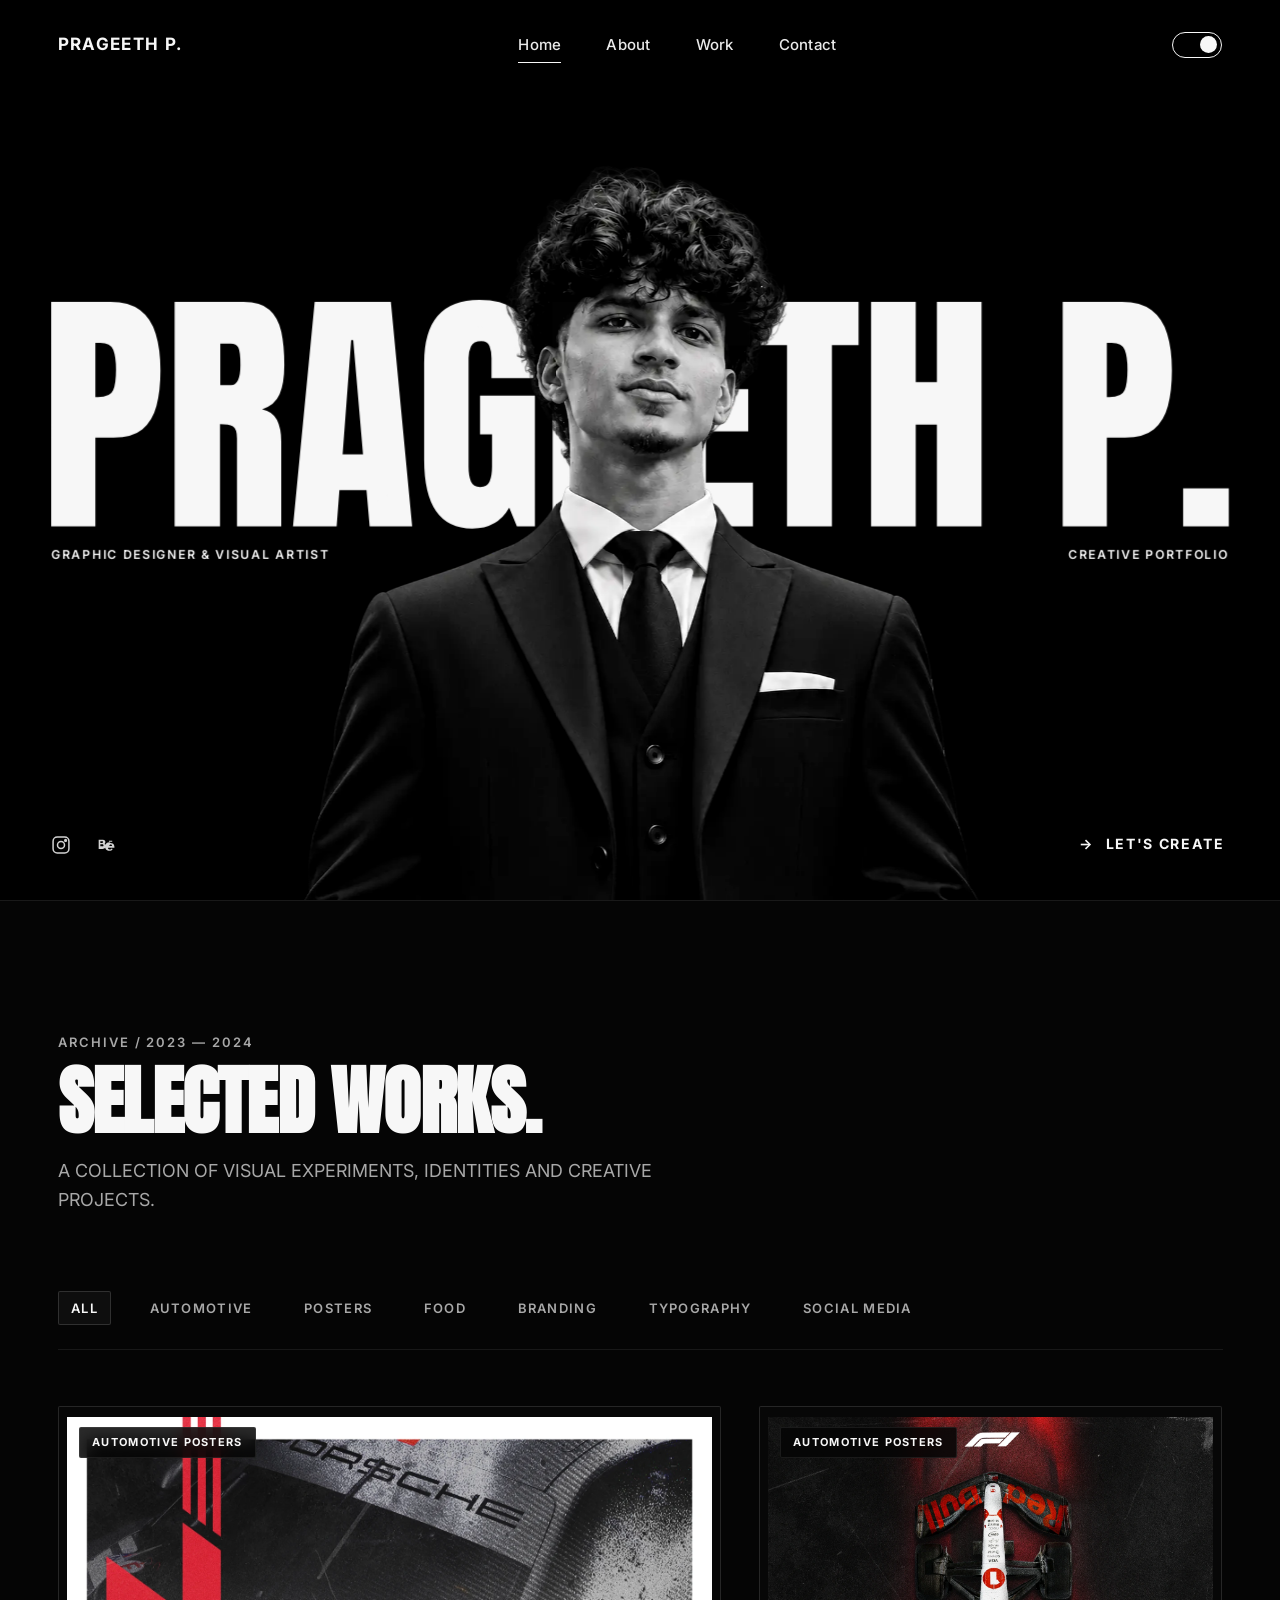
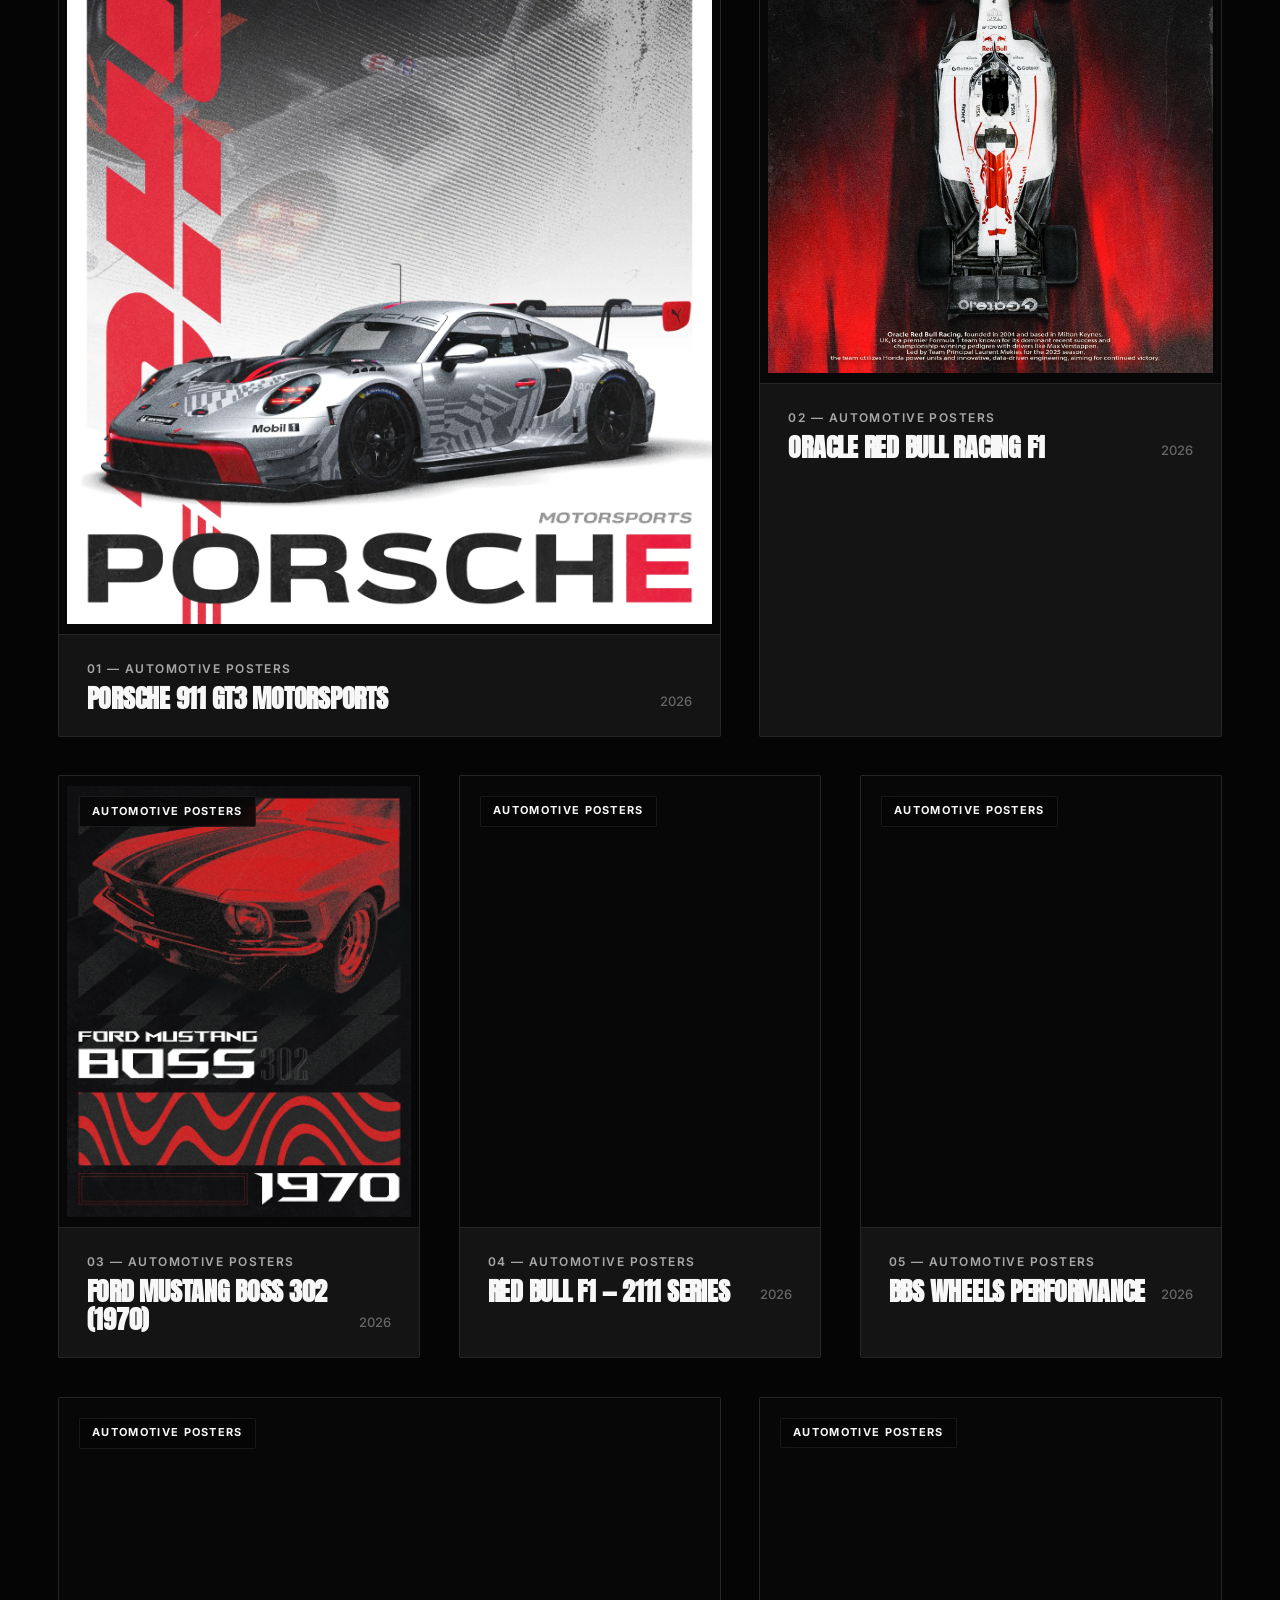
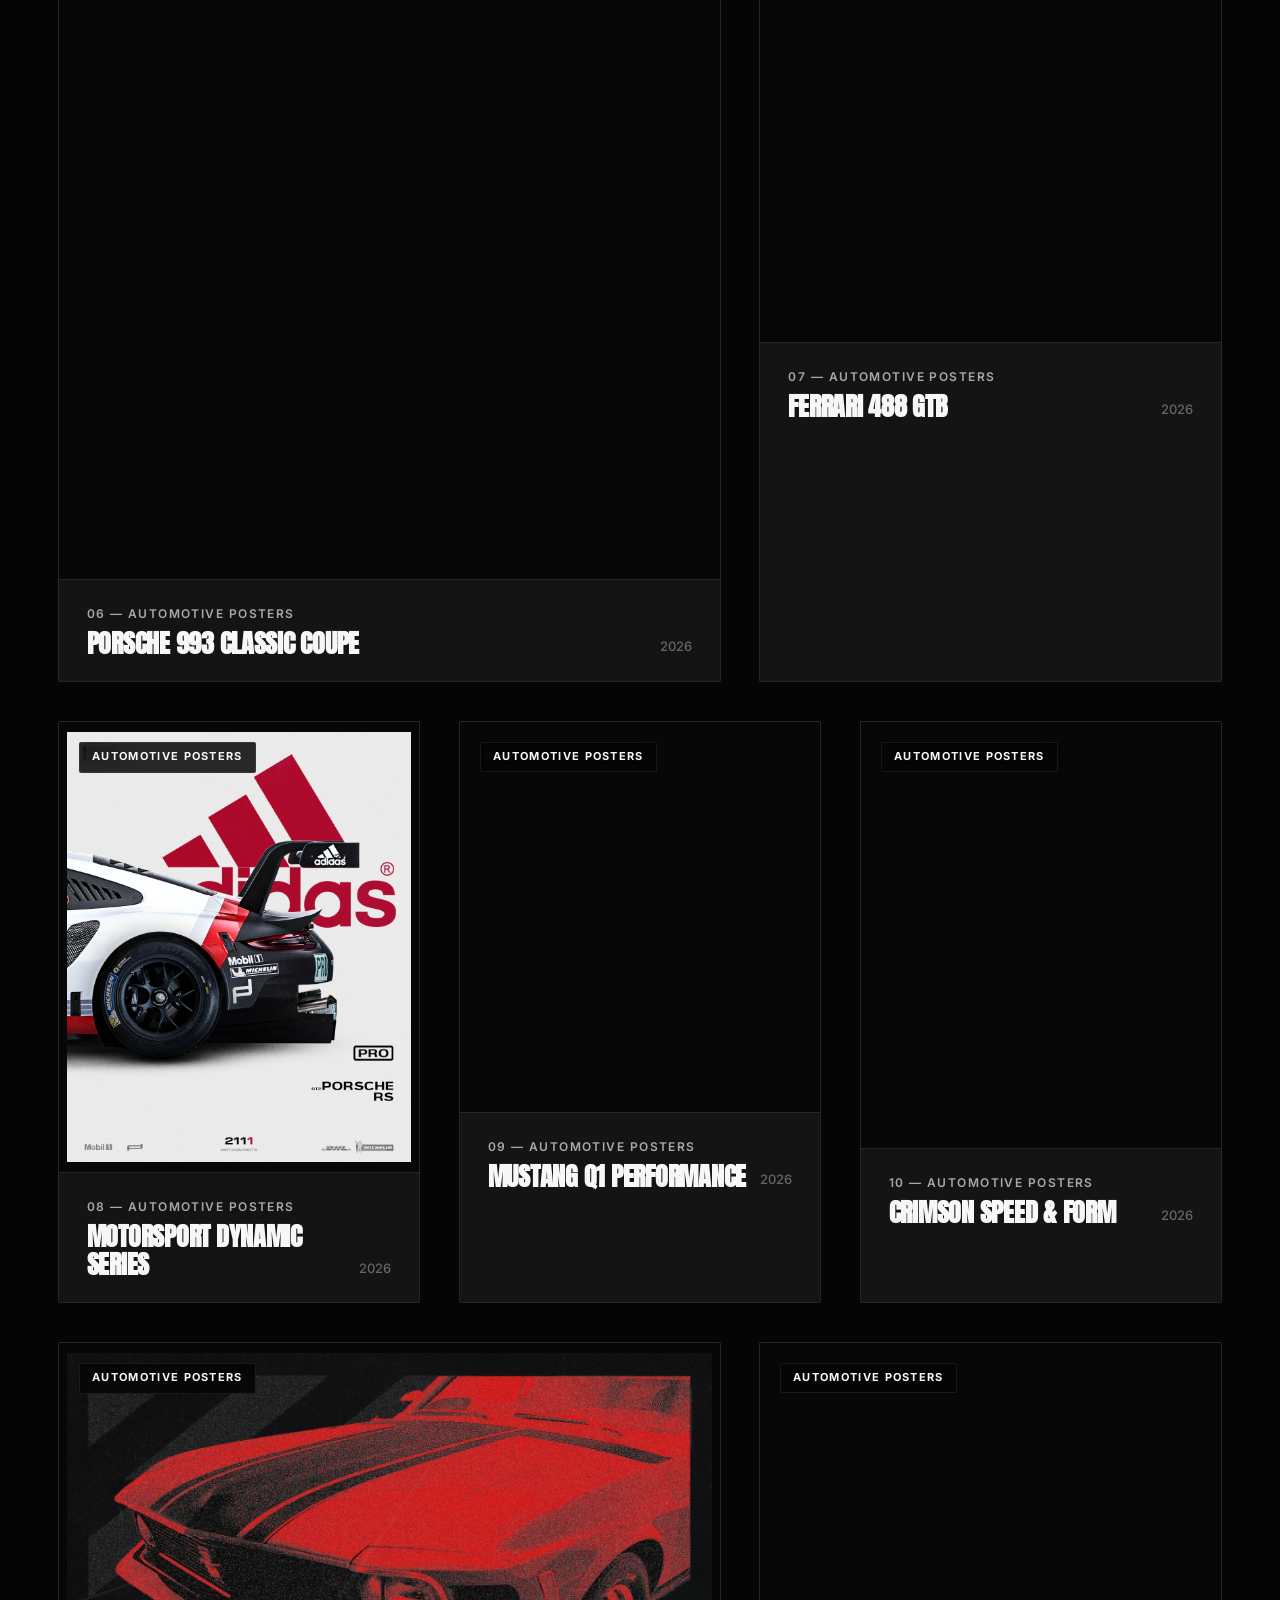
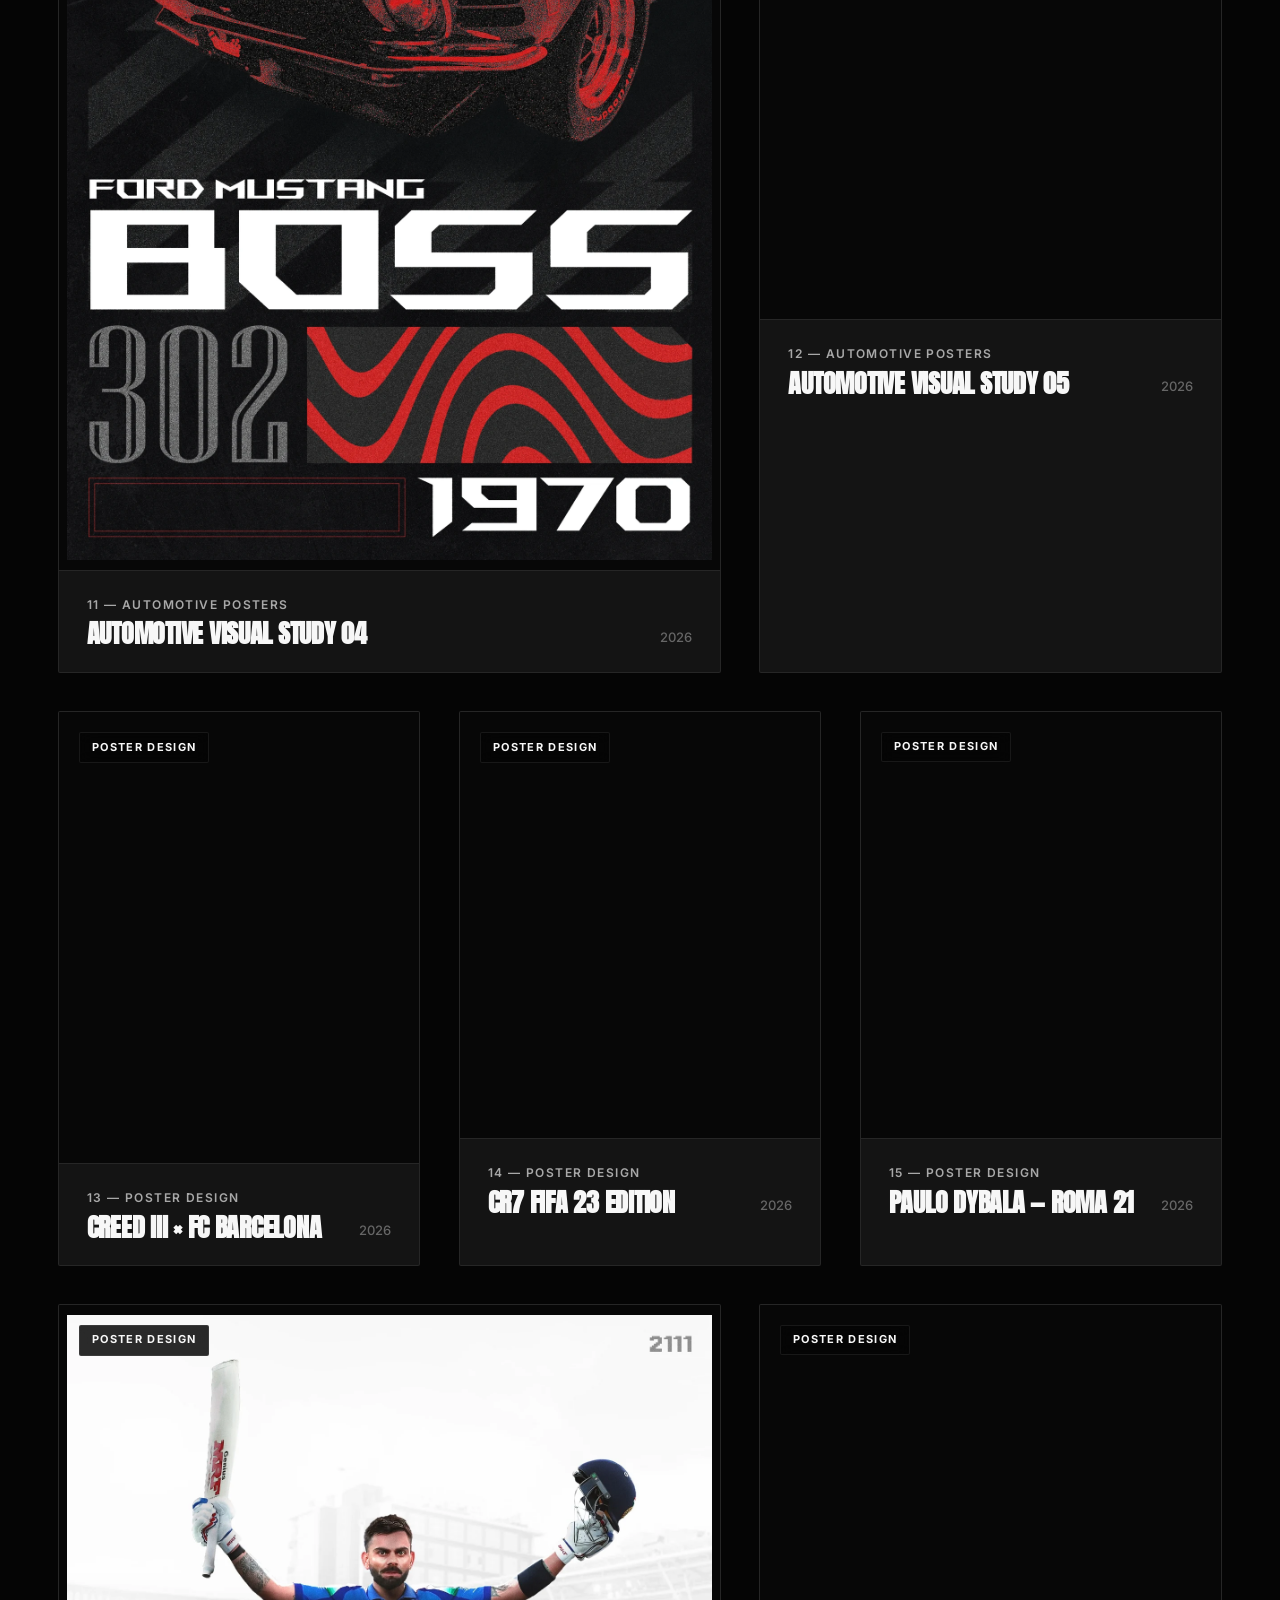
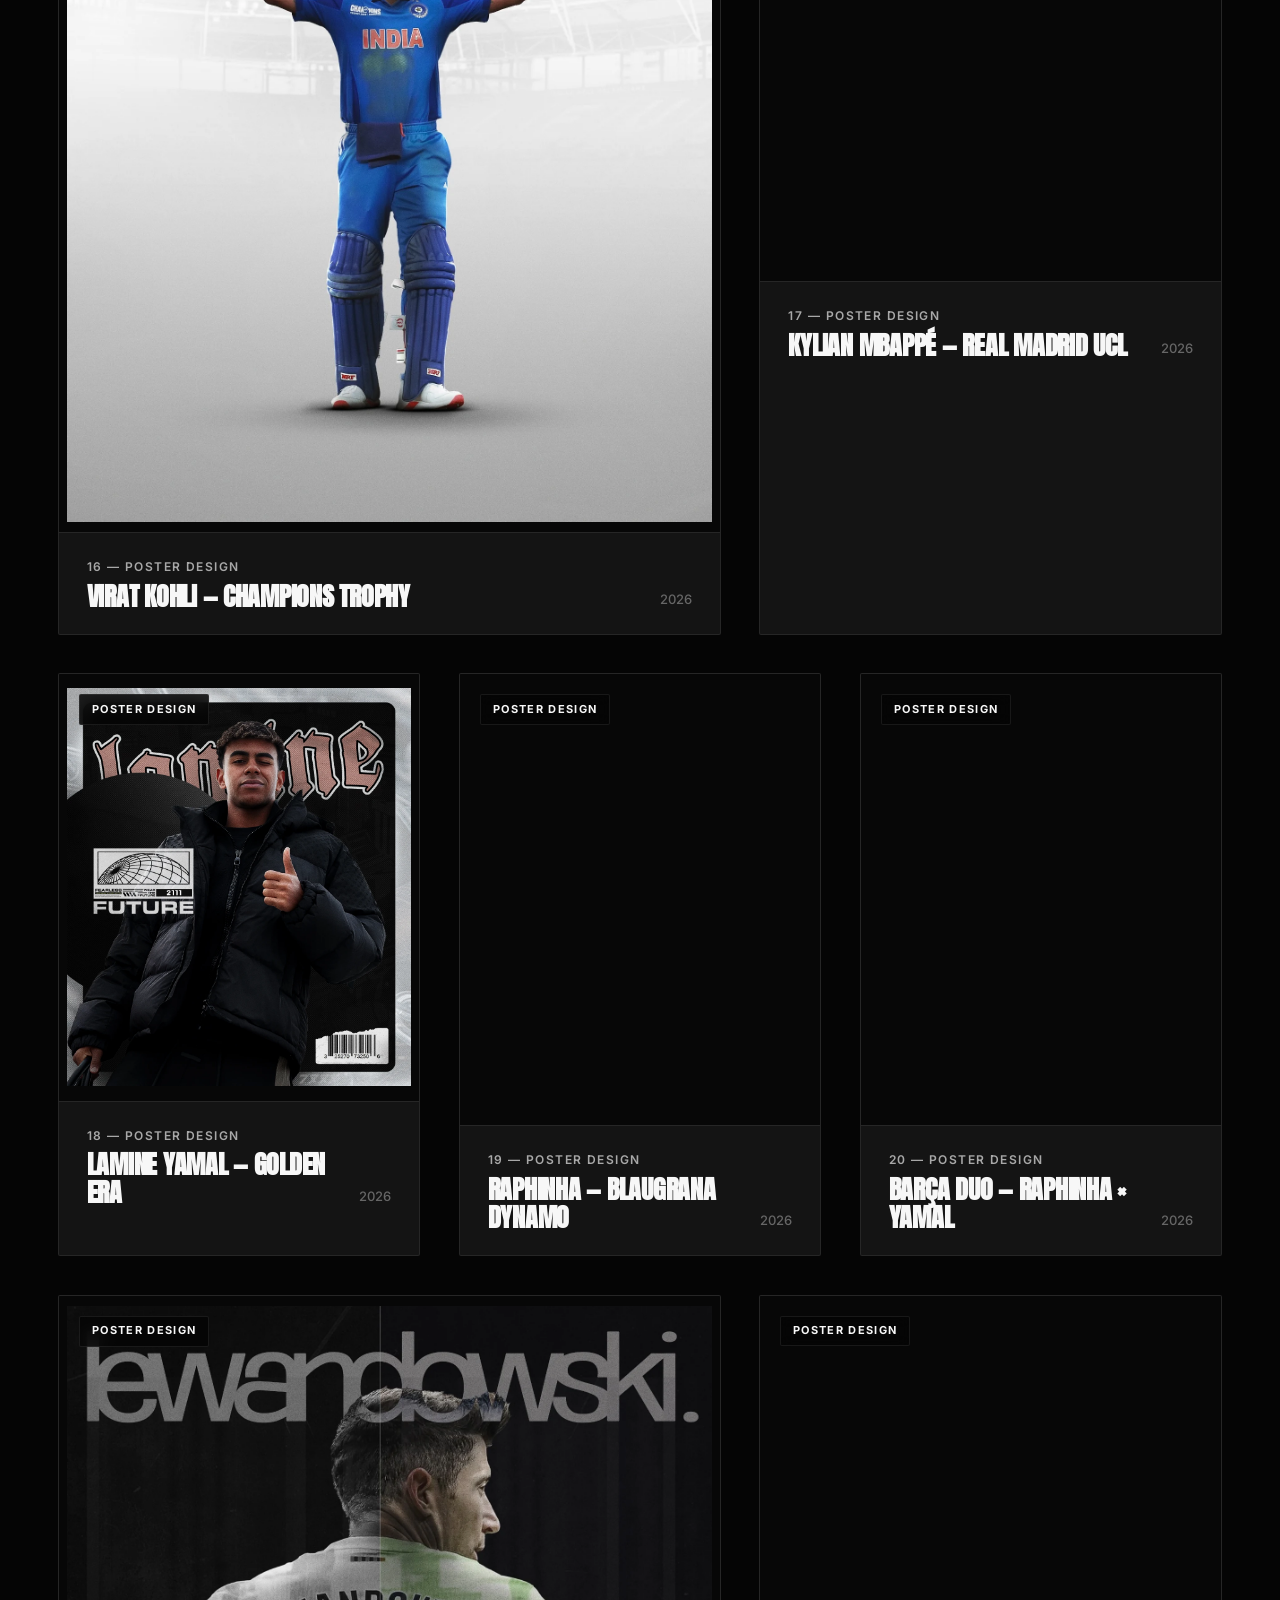
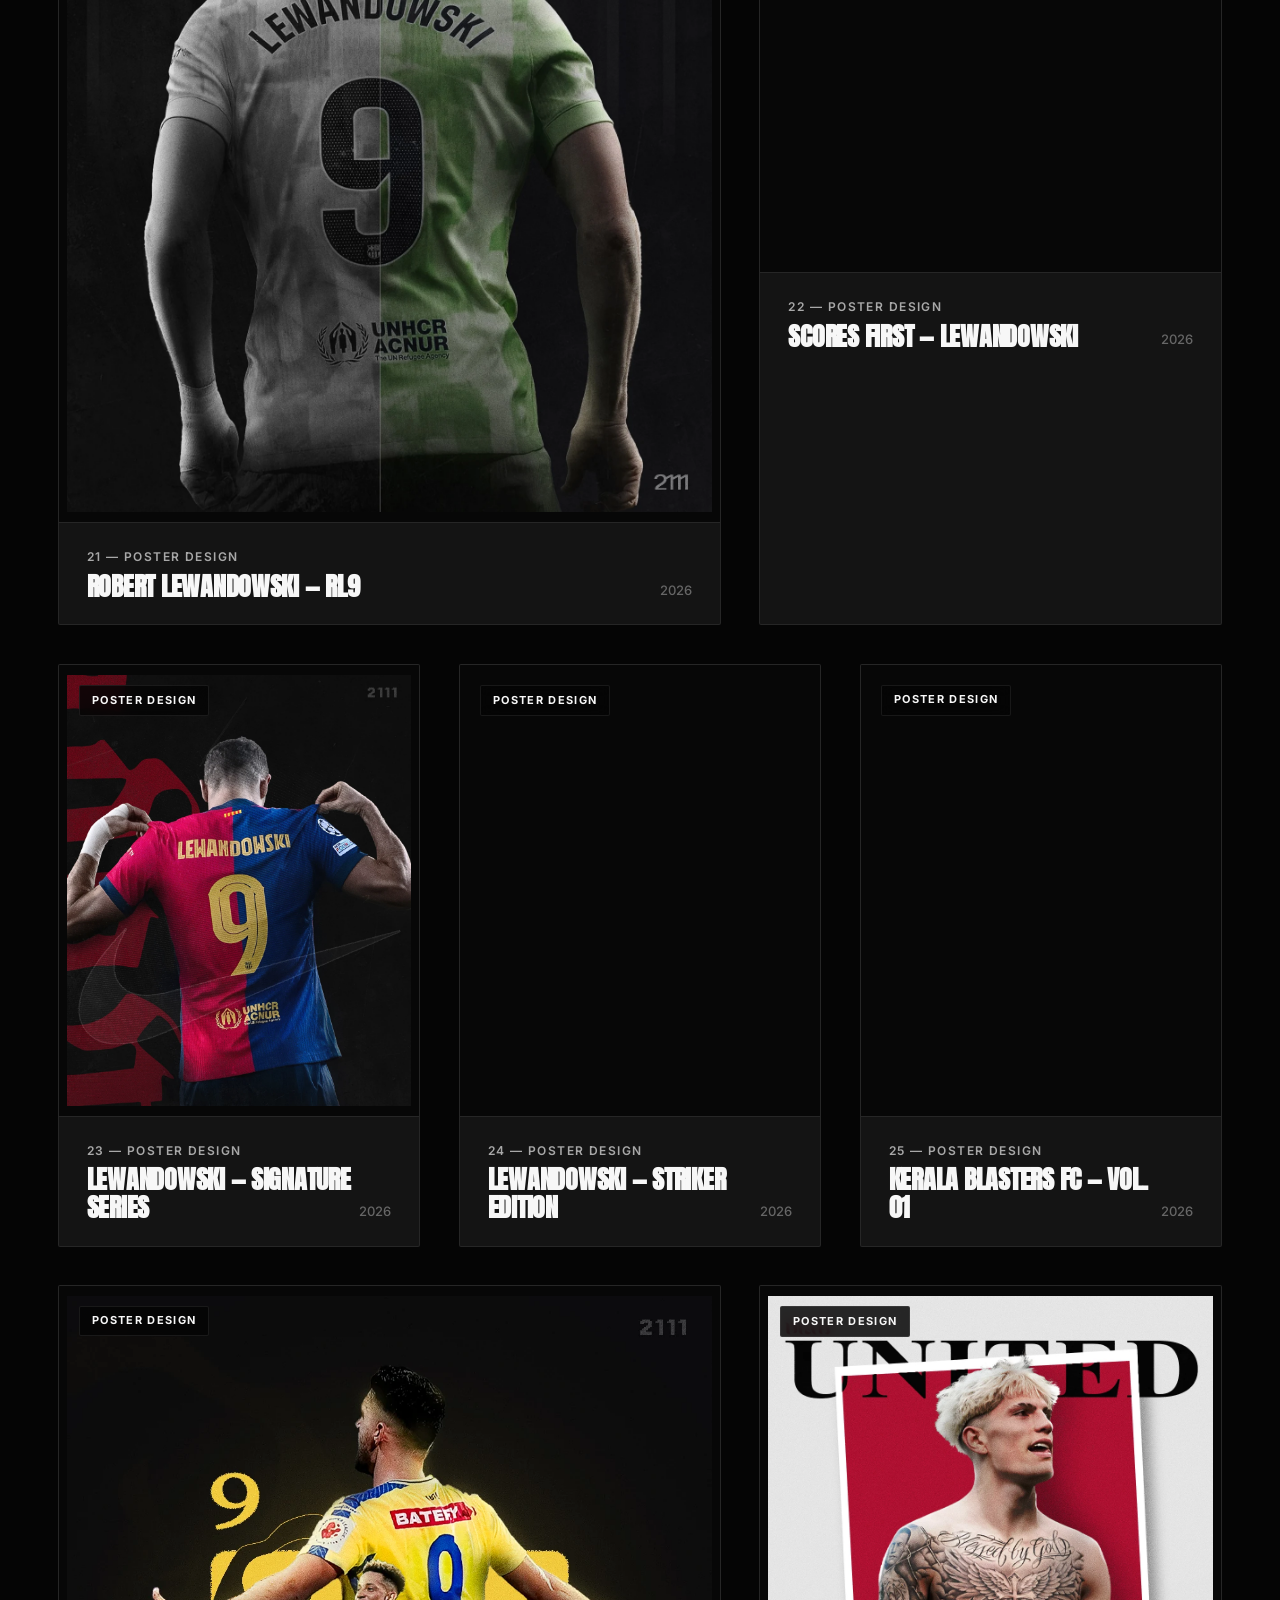
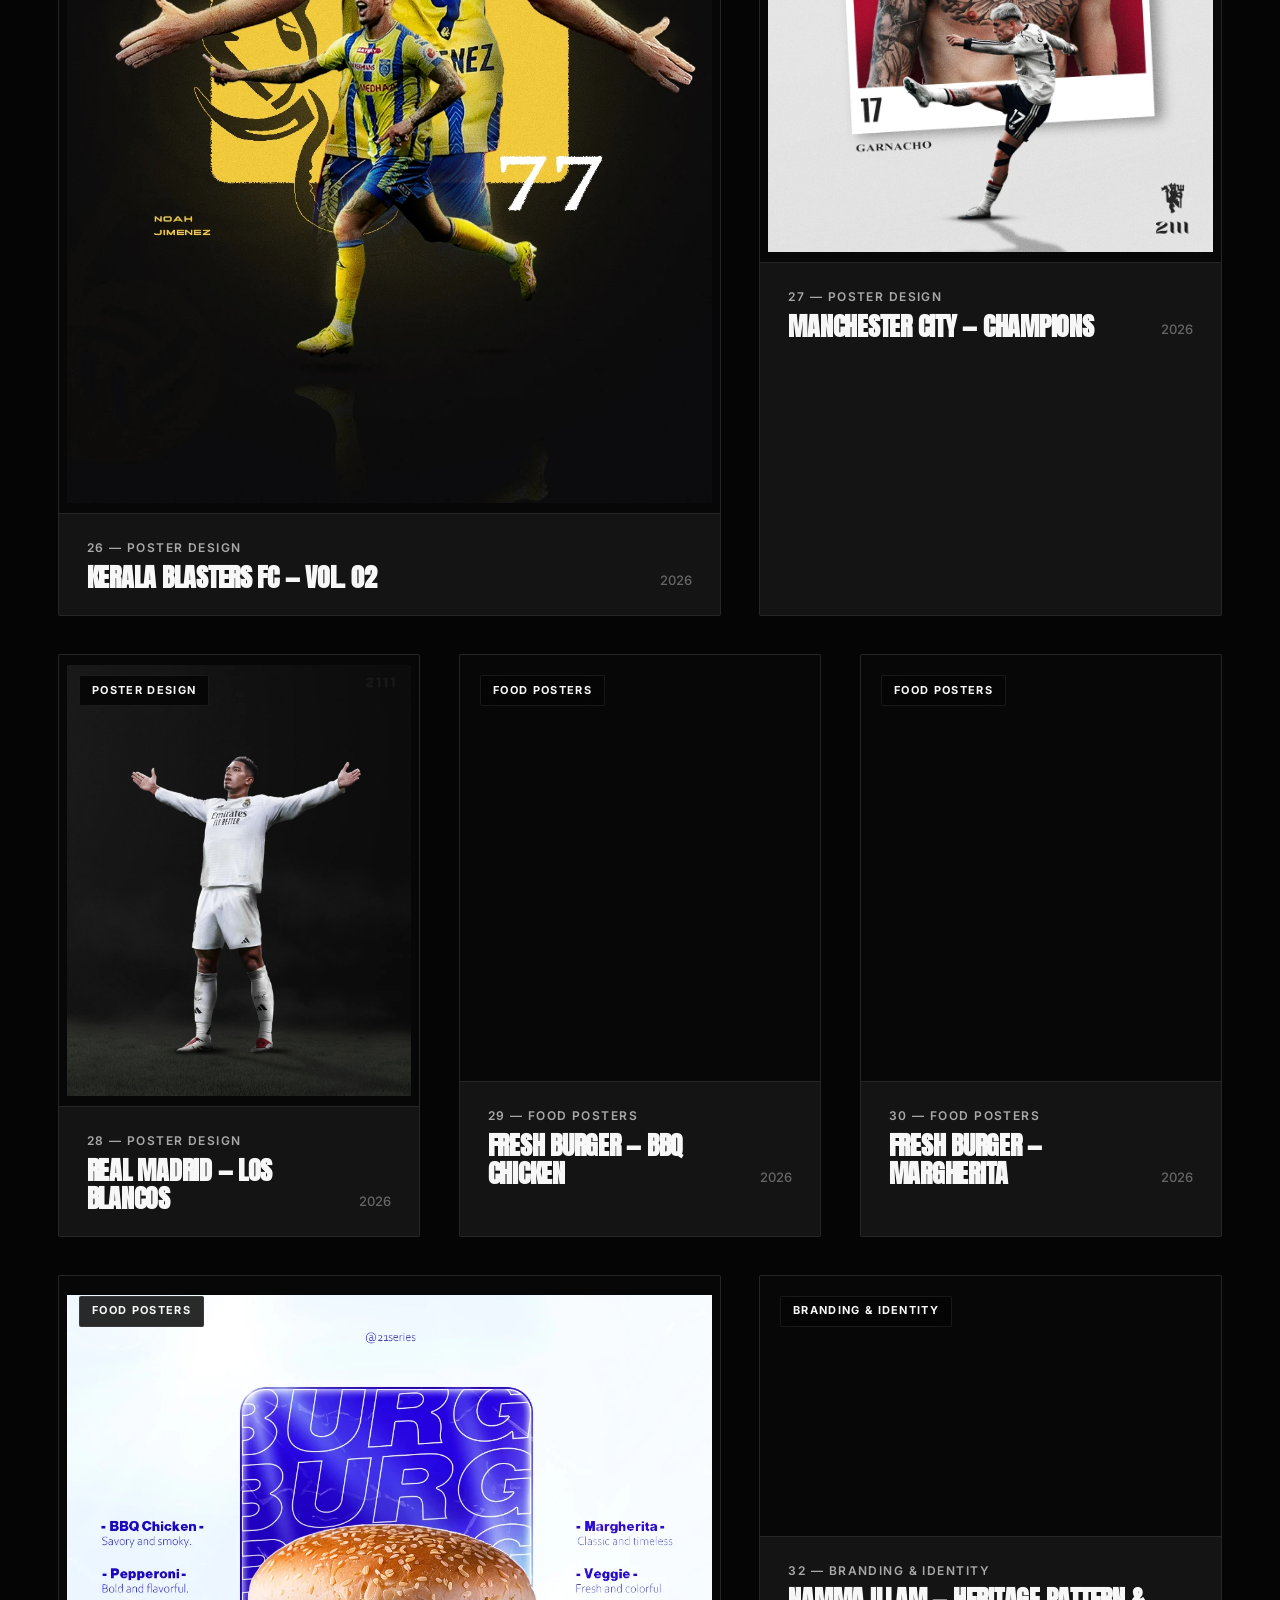
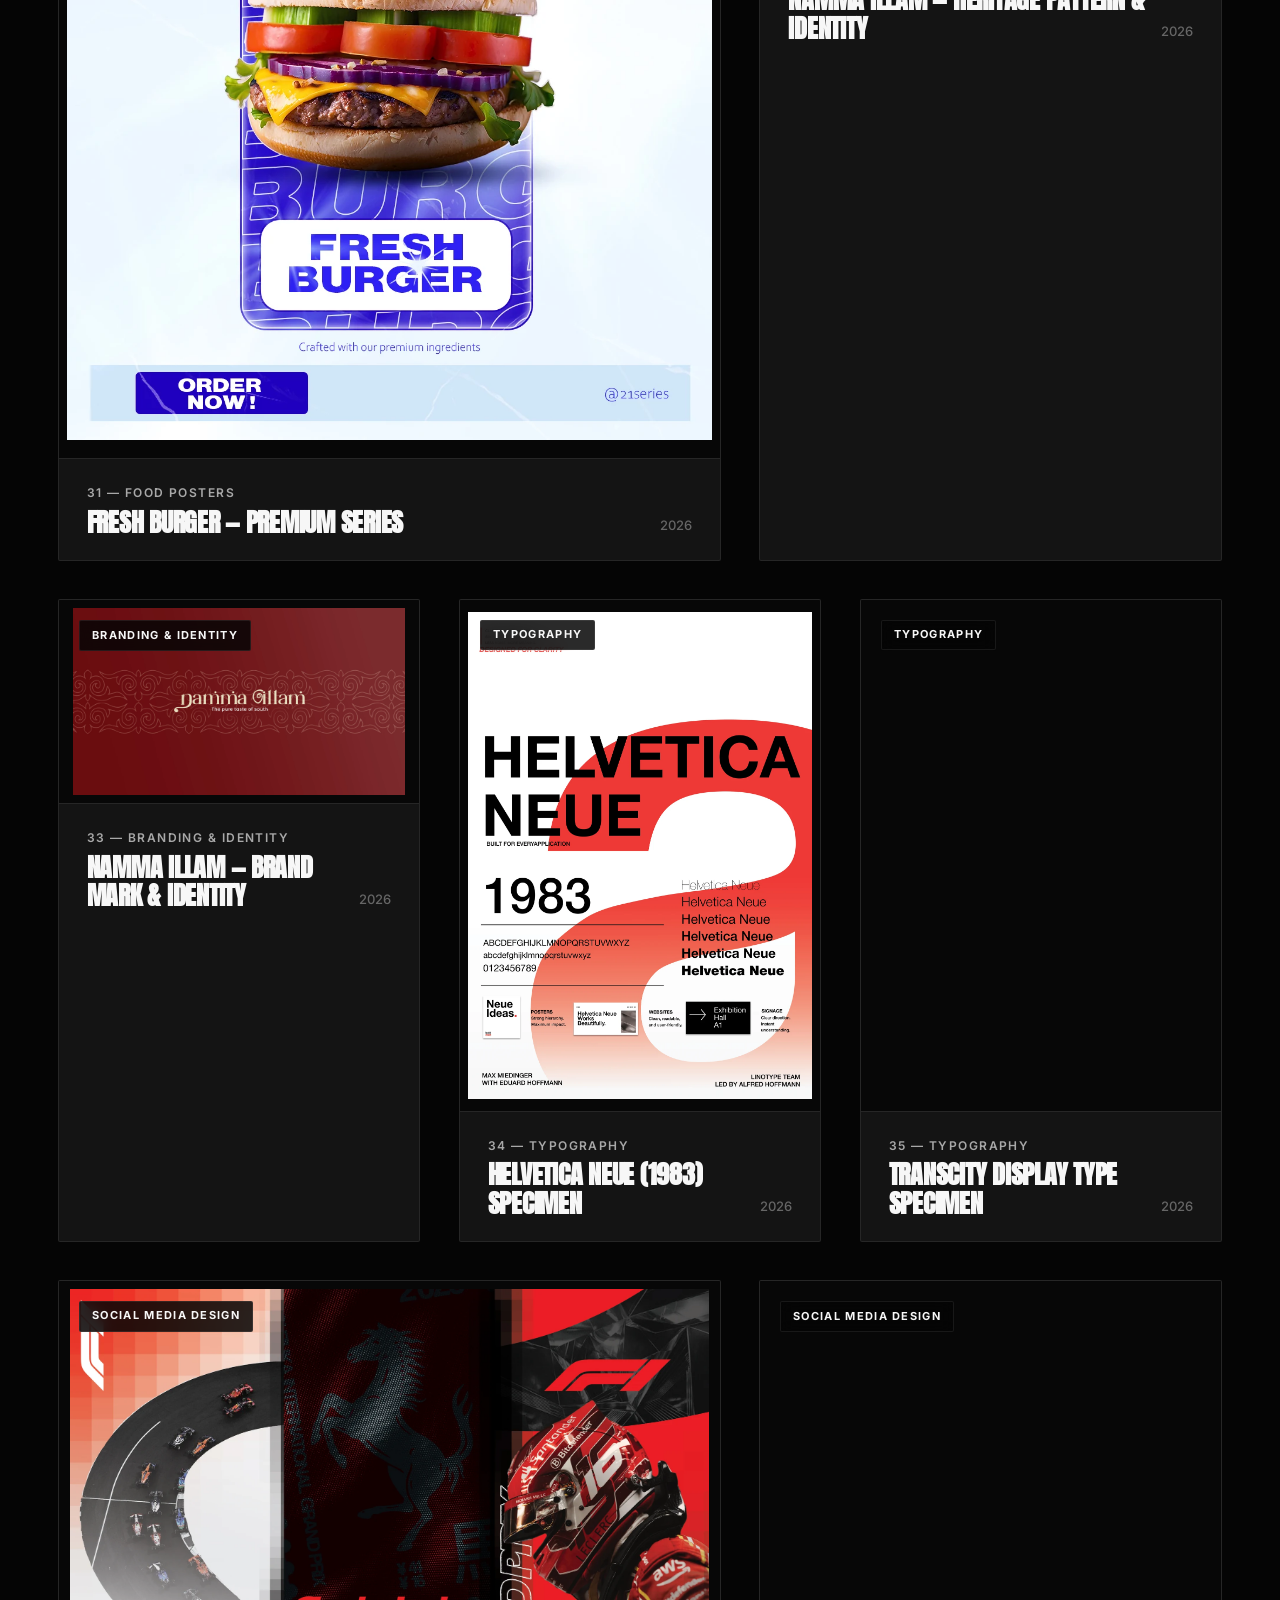
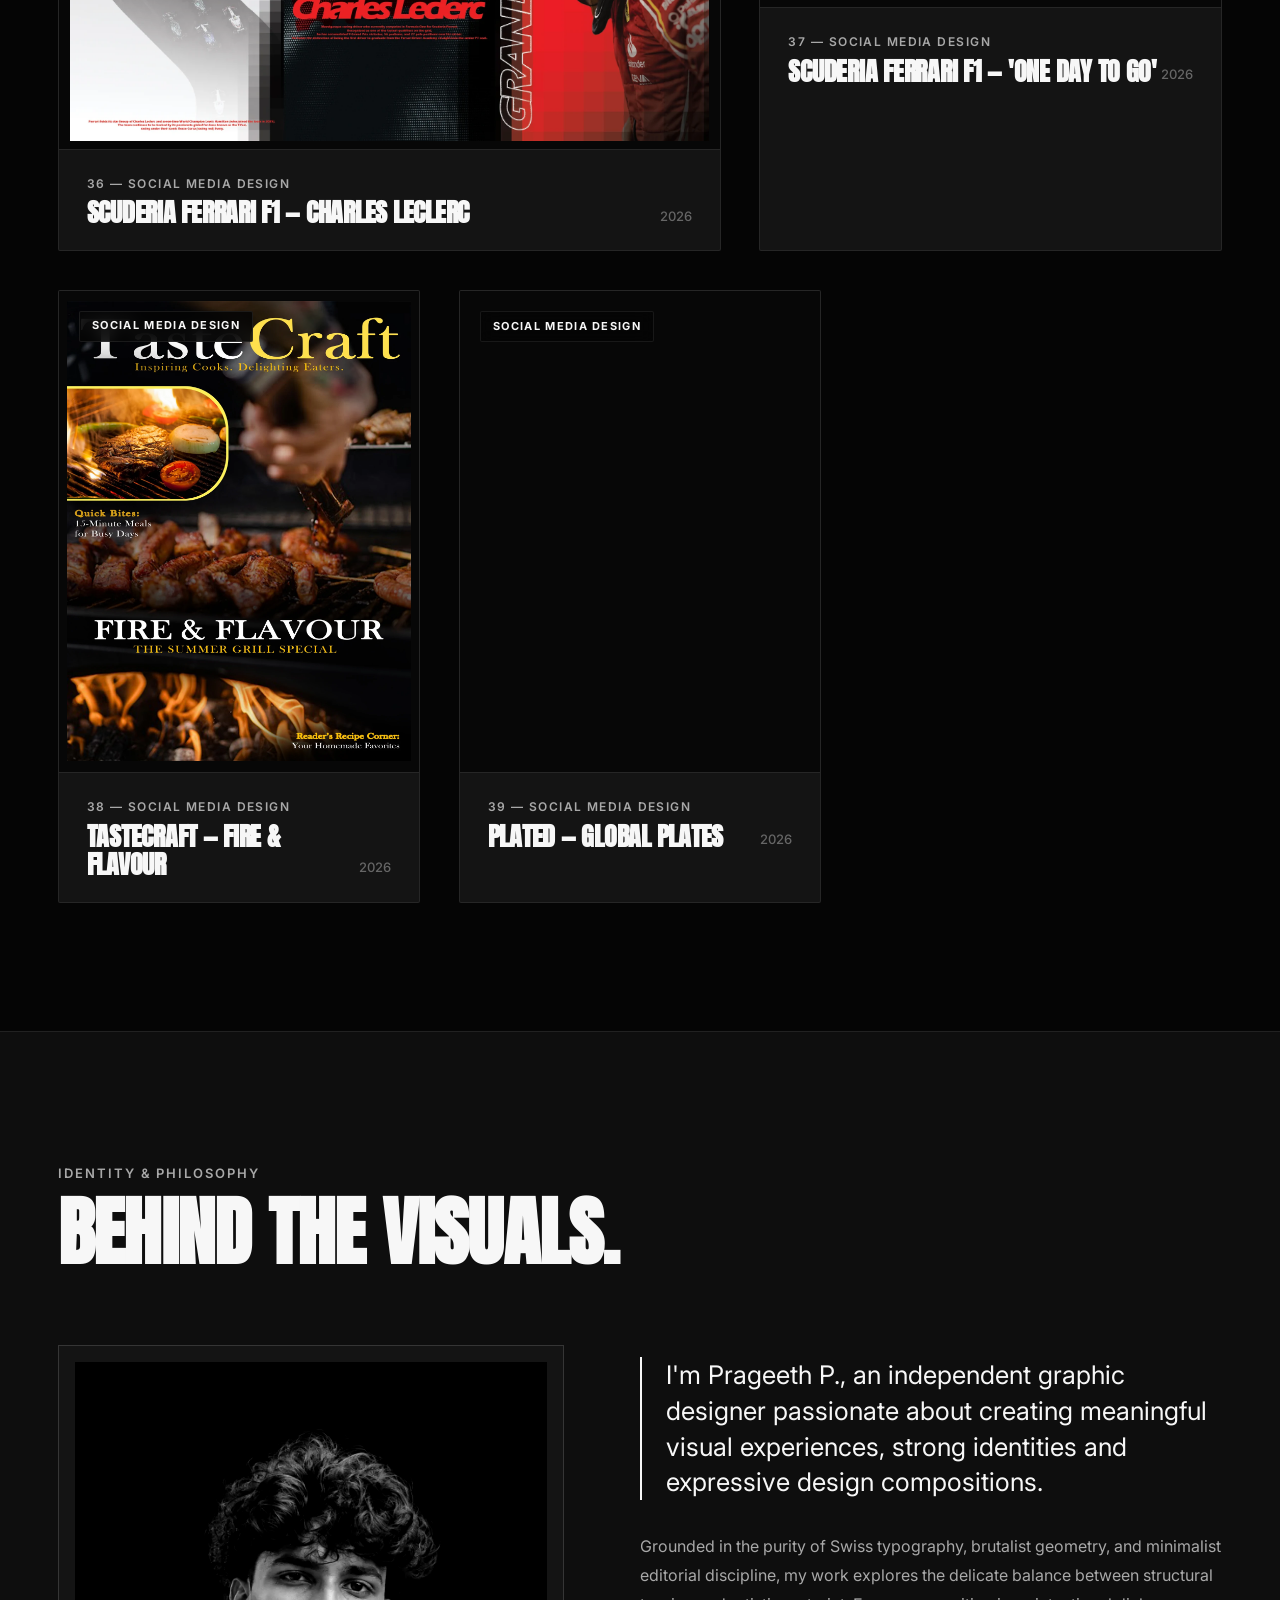
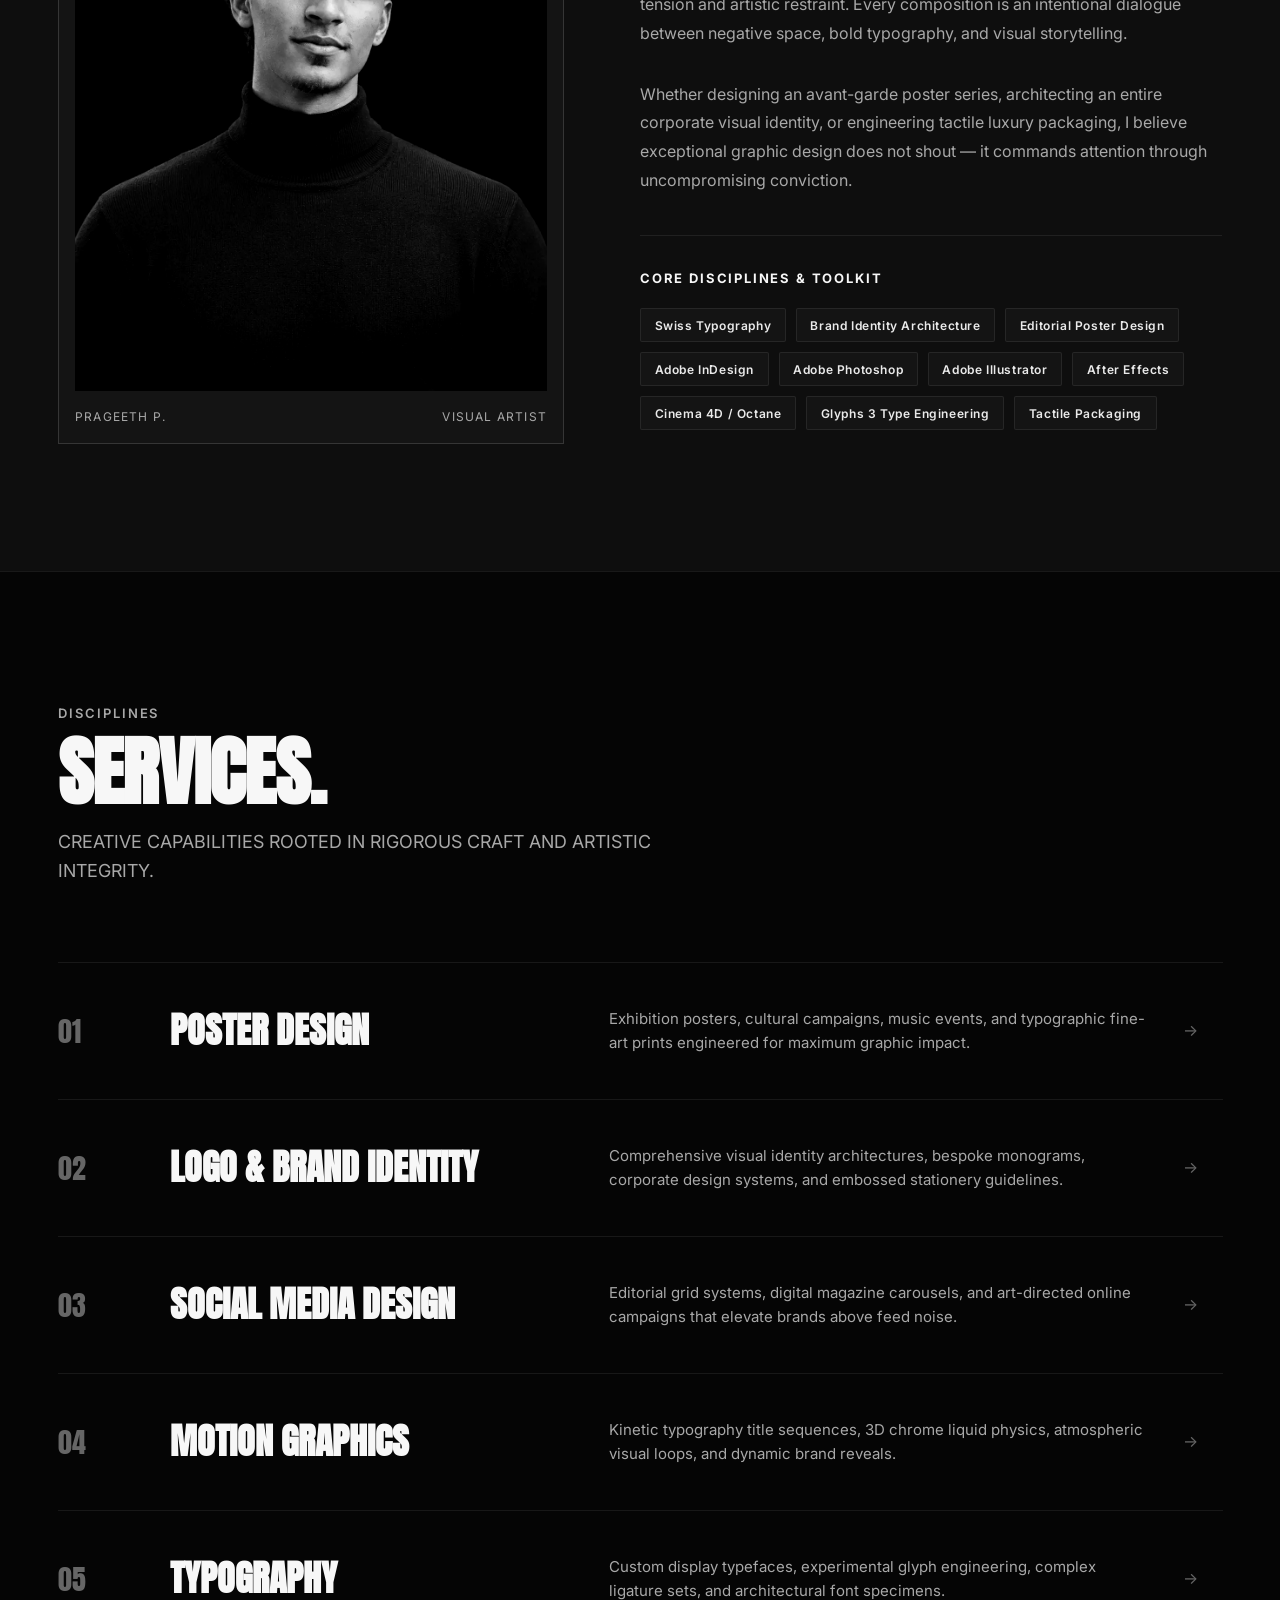
==== index.html @ 1e7cd2c3 "feat: complete Prageeth P. graphic design portfolio with authentic artwork and editorial gallery" ====
<!DOCTYPE html>
<html lang="en" data-theme="dark">
<head>
  <meta charset="UTF-8">
  <meta name="viewport" content="width=device-width, initial-scale=1.0">
  <title>Prageeth P. — Graphic Designer & Visual Artist</title>
  <meta name="description" content="Portfolio of Prageeth P., Independent Graphic Designer & Visual Artist specializing in posters, logo & branding, typography, motion graphics, and luxury packaging.">
  <meta name="keywords" content="Prageeth P, Graphic Designer, Visual Artist, Typography, Brand Identity, Swiss Brutalism, Editorial Design, Motion Graphics, Posters">
  <meta name="author" content="Prageeth P.">

  <!-- Open Graph / Meta -->
  <meta property="og:type" content="website">
  <meta property="og:title" content="Prageeth P. — Graphic Designer & Visual Artist">
  <meta property="og:description" content="A curated collection of visual experiments, identities, editorial posters, and creative projects by Prageeth P.">
  <meta property="og:image" content="assets/images/about-portrait.webp">

  <!-- Favicon (Clean Monochrome P Monogram) -->
  <link rel="icon" type="image/svg+xml" href="data:image/svg+xml,<svg xmlns='http://www.w3.org/2000/svg' viewBox='0 0 32 32'><rect width='32' height='32' fill='%23050505'/><text x='16' y='23' font-family='sans-serif' font-weight='900' font-size='20' fill='%23F7F7F7' text-anchor='middle'>P</text></svg>">

  <!-- Typography: Anton / Bebas Neue & Inter / Manrope -->
  <link rel="preconnect" href="https://fonts.googleapis.com">
  <link rel="preconnect" href="https://fonts.gstatic.com" crossorigin>
  <link href="https://fonts.googleapis.com/css2?family=Anton&family=Bebas+Neue&family=Inter:wght@300;400;500;600;700&family=Manrope:wght@400;500;600;700;800&display=swap" rel="stylesheet">

  <!-- Stylesheets -->
  <link rel="stylesheet" href="css/style.css">
  <link rel="stylesheet" href="css/animations.css">
  <link rel="stylesheet" href="css/responsive.css">
</head>
<body>
  <!-- Accessibility Skip Link -->
  <a href="#main-content" class="skip-to-content">Skip to main content</a>

  <!-- ==========================================================================
       SITE HEADER & NAVIGATION
       ========================================================================== -->
  <header class="site-header" role="banner">
    <div class="header-container">
      <a href="#home" class="brand-wordmark" aria-label="Prageeth P. - Return to homepage">PRAGEETH P.</a>

      <!-- Desktop Navigation Menu (Matching Approved Reference: Home, About, Work, Contact) -->
      <nav class="main-nav" aria-label="Primary Navigation">
        <a href="#home" class="nav-link active">Home</a>
        <a href="#about" class="nav-link">About</a>
        <a href="#work" class="nav-link">Work</a>
        <a href="#contact" class="nav-link">Contact</a>
      </nav>

      <!-- Header Actions: Theme Toggle & Mobile Hamburger -->
      <div class="header-actions">
        <!-- Functional Monochrome Pill Theme Toggle -->
        <button id="theme-toggle" class="theme-toggle-btn" aria-label="Toggle theme" role="switch" aria-checked="false" title="Toggle between Dark and Light mode">
          <span class="theme-toggle-thumb"></span>
        </button>

        <!-- Mobile Menu Toggle Button -->
        <button class="menu-toggle-btn" aria-label="Toggle mobile menu" aria-expanded="false">
          <span class="menu-toggle-bar"></span>
          <span class="menu-toggle-bar"></span>
          <span class="menu-toggle-bar"></span>
        </button>
      </div>
    </div>
  </header>

  <!-- ==========================================================================
       MAIN CONTENT
       ========================================================================== -->
  <main id="main-content">

    <!-- PAGE 01 — HOME / HERO (Exact Match to Approved Reference Mockup) -->
    <section class="hero-section" id="home" aria-label="Hero Introduction">
      
      <!-- Visual Center Stage -->
      <div class="hero-stage">
        <!-- Typography Group: Display Name + Supporting Labels Mathematically Locked Together -->
        <div class="hero-title-group">
          <h1 class="sr-only">PRAGEETH P.</h1>
          <svg class="hero-name-svg" aria-label="PRAGEETH P." role="img" xmlns:xlink="http://www.w3.org/1999/xlink"   viewBox="0 0 778.784625 151.2" xmlns="http://www.w3.org/2000/svg" version="1.1">
 <metadata>
  <rdf:RDF xmlns:dc="http://purl.org/dc/elements/1.1/" xmlns:cc="http://creativecommons.org/ns#" xmlns:rdf="http://www.w3.org/1999/02/22-rdf-syntax-ns#">
   <cc:Work>
    <dc:type rdf:resource="http://purl.org/dc/dcmitype/StillImage"/>
    <dc:date>2026-11-01T16:12:17.133861</dc:date>
    <dc:format>image/svg+xml</dc:format>
    <dc:creator>
     <cc:Agent>
      <dc:title>Matplotlib v3.10.7, https://matplotlib.org/</dc:title>
     </cc:Agent>
    </dc:creator>
   </cc:Work>
  </rdf:RDF>
 </metadata>
 <defs>
  <style type="text/css">*{stroke-linejoin: round; stroke-linecap: butt}</style>
 </defs>
 <g id="figure_1">
  <g id="patch_1">
   <path d="M 0 151.2 
L 778.784625 151.2 
L 778.784625 0 
L 0 0 
L 0 151.2 
z
" style="fill: none; opacity: 0"/>
  </g>
  <g id="axes_1">
   <g id="patch_2">
    <path d="M 0 149.85 
L 0 1.35 
L 39.231 1.35 
Q 51.543 1.35 58.752 6.831 
Q 65.988 12.312 69.093 22.437 
Q 72.225 32.562 72.225 46.575 
Q 72.225 60.075 69.606 70.092 
Q 66.987 80.082 60.264 85.563 
Q 53.568 91.044 41.256 91.044 
L 29.187 91.044 
L 29.187 149.85 
L 0 149.85 
z
M 29.187 64.368 
L 30.888 64.368 
Q 39.15 64.368 40.986 59.751 
Q 42.849 55.107 42.849 46.062 
Q 42.849 37.638 41.04 33.048 
Q 39.231 28.431 32.481 28.431 
L 29.187 28.431 
L 29.187 64.368 
z
M 81.590625 149.85 
L 81.590625 1.35 
L 127.139625 1.35 
Q 138.533625 1.35 144.338625 6.534 
Q 150.170625 11.718 152.141625 21.06 
Q 154.139625 30.375 154.139625 42.957 
Q 154.139625 55.107 151.061625 62.37 
Q 147.983625 69.606 139.478625 72.387 
Q 146.471625 73.818 149.279625 79.353 
Q 152.114625 84.888 152.114625 93.663 
L 152.114625 149.85 
L 122.846625 149.85 
L 122.846625 91.719 
Q 122.846625 85.212 120.173625 83.673 
Q 117.527625 82.107 111.614625 82.107 
L 111.614625 149.85 
L 81.590625 149.85 
z
M 111.803625 56.349 
L 118.958625 56.349 
Q 125.114625 56.349 125.114625 42.957 
Q 125.114625 34.263 123.764625 31.563 
Q 122.414625 28.863 118.715625 28.863 
L 111.803625 28.863 
L 111.803625 56.349 
z
M 159.890625 149.85 
L 174.227625 1.35 
L 224.609625 1.35 
L 238.703625 149.85 
L 210.596625 149.85 
L 208.490625 125.874 
L 190.589625 125.874 
L 188.753625 149.85 
L 159.890625 149.85 
z
M 192.695625 102.168 
L 206.195625 102.168 
L 199.715625 26.649 
L 198.365625 26.649 
L 192.695625 102.168 
z
M 278.427375 151.2 
Q 246.621375 151.2 246.621375 105.624 
L 246.621375 41.607 
Q 246.621375 -0 283.071375 -0 
Q 298.083375 -0 306.102375 6.048 
Q 314.121375 12.069 317.145375 23.625 
Q 320.196375 35.181 320.196375 51.813 
L 291.171375 51.813 
L 291.171375 38.637 
Q 291.171375 33.831 289.848375 30.591 
Q 288.552375 27.324 284.421375 27.324 
Q 279.264375 27.324 277.617375 30.807 
Q 275.997375 34.263 275.997375 38.394 
L 275.997375 110.349 
Q 275.997375 116.343 277.536375 120.096 
Q 279.102375 123.849 283.665375 123.849 
Q 288.390375 123.849 289.956375 120.096 
Q 291.522375 116.343 291.522375 110.187 
L 291.522375 89.019 
L 283.584375 89.019 
L 283.584375 63.369 
L 319.872375 63.369 
L 319.872375 149.85 
L 307.965375 149.85 
L 302.889375 137.349 
Q 295.140375 151.2 278.427375 151.2 
z
M 331.59375 149.85 
L 331.59375 1.35 
L 390.99375 1.35 
L 390.99375 30.024 
L 361.80675 30.024 
L 361.80675 58.968 
L 389.80575 58.968 
L 389.80575 86.913 
L 361.80675 86.913 
L 361.80675 120.906 
L 392.93775 120.906 
L 392.93775 149.85 
L 331.59375 149.85 
z
M 402.721875 149.85 
L 402.721875 1.35 
L 462.121875 1.35 
L 462.121875 30.024 
L 432.934875 30.024 
L 432.934875 58.968 
L 460.933875 58.968 
L 460.933875 86.913 
L 432.934875 86.913 
L 432.934875 120.906 
L 464.065875 120.906 
L 464.065875 149.85 
L 402.721875 149.85 
z
M 486.594 149.85 
L 486.594 29.862 
L 468.963 29.862 
L 468.963 1.35 
L 533.925 1.35 
L 533.925 29.862 
L 516.294 29.862 
L 516.294 149.85 
L 486.594 149.85 
z
M 542.19375 149.85 
L 542.19375 1.35 
L 571.73175 1.35 
L 571.73175 54.432 
L 585.71775 54.432 
L 585.71775 1.35 
L 615.25575 1.35 
L 615.25575 149.85 
L 585.71775 149.85 
L 585.71775 82.512 
L 571.73175 82.512 
L 571.73175 149.85 
L 542.19375 149.85 
z
M 668.925 149.85 
L 668.925 1.35 
L 708.156 1.35 
Q 720.468 1.35 727.677 6.831 
Q 734.913 12.312 738.018 22.437 
Q 741.15 32.562 741.15 46.575 
Q 741.15 60.075 738.531 70.092 
Q 735.912 80.082 729.189 85.563 
Q 722.493 91.044 710.181 91.044 
L 698.112 91.044 
L 698.112 149.85 
L 668.925 149.85 
z
M 698.112 64.368 
L 699.813 64.368 
Q 708.075 64.368 709.911 59.751 
Q 711.774 55.107 711.774 46.062 
Q 711.774 37.638 709.965 33.048 
Q 708.156 28.431 701.406 28.431 
L 698.112 28.431 
L 698.112 64.368 
z
M 748.571625 149.769 
L 748.571625 124.632 
L 778.784625 124.632 
L 778.784625 149.769 
L 748.571625 149.769 
z
"  style="fill: currentColor"/>
   </g>
  </g>
 </g>
 <defs>
  <clipPath id="p59441a5964">
   <rect x="0" y="0"  />
  </clipPath>
 </defs>
</svg>
          <div class="hero-supporting-row">
            <p class="hero-role-label">GRAPHIC DESIGNER &amp; VISUAL ARTIST</p>
            <p class="hero-caption-label">CREATIVE PORTFOLIO</p>
          </div>
        </div>
        <!-- Centered Foreground Portrait of Prageeth in Tailored Black Suit -->
        <div class="hero-portrait-wrapper">
          <img 
            class="hero-portrait-img" 
            src="assets/images/prageeth-portrait.webp" 
            alt="Prageeth P. — Independent Graphic Designer & Visual Artist in a tailored black suit" 
            loading="eager"
            fetchpriority="high"
            width="1024"
            height="804"
          />
        </div>
      </div>

      <!-- Hero Bottom Elements Bar -->
      <div class="hero-bottom-bar">
        <!-- Left: Instagram & Behance Links -->
        <div class="hero-socials">
          <a href="https://instagram.com/[INSTAGRAM_URL]" target="_blank" rel="noopener noreferrer" class="hero-social-link" aria-label="Prageeth P. on Instagram">
            <svg class="social-svg-ig" viewBox="0 0 24 24" width="20" height="20" fill="none" stroke="currentColor" stroke-width="1.8" stroke-linecap="round" stroke-linejoin="round">
              <rect x="2.5" y="2.5" width="19" height="19" rx="5" ry="5"></rect>
              <circle cx="12" cy="12" r="4.2"></circle>
              <circle cx="17.5" cy="6.5" r="1" fill="currentColor"></circle>
            </svg>
          </a>
          <a href="https://behance.net/[BEHANCE_URL]" target="_blank" rel="noopener noreferrer" class="hero-social-link" aria-label="Prageeth P. on Behance">
            <!-- Behance Exact Wordmark Glyphs -->
            <svg class="social-svg-be" viewBox="0 0 24 24" width="22" height="22" fill="currentColor">
              <path d="M7.8 13.5c.3 0 .6-.04.8-.13.2-.09.4-.21.5-.38.1-.17.2-.37.2-.59 0-.33-.09-.6-.27-.8-.18-.2-.44-.3-.79-.3H5.8v2.2h2zm-.2-3.8c.3 0 .5-.04.7-.12.2-.08.3-.19.4-.33.1-.14.1-.31.1-.5 0-.27-.08-.49-.24-.64-.16-.15-.4-.23-.71-.23H5.8v1.82h1.8zM4 6.2h3.9c.7 0 1.3.1 1.8.31.5.21.9.52 1.2.91.3.39.4.87.4 1.43 0 .47-.1.88-.3 1.22-.2.34-.5.62-.8.82.5.18.9.47 1.2.86.3.39.4.87.4 1.45 0 .62-.1 1.16-.4 1.62-.3.46-.7.82-1.3 1.07-.6.25-1.2.37-2 .37H4V6.2zm13.1 5.3c-.3 0-.6.06-.8.19-.2.13-.4.32-.5.56-.1.24-.1.54-.1.89h2.9c0-.52-.1-.93-.4-1.21-.3-.28-.7-.43-1.1-.43zm-.1-1.6c.9 0 1.7.19 2.3.56.6.37 1.1.9 1.4 1.58.3.68.5 1.48.5 2.41 0 .22 0 .43-.03.63H14.1c.04.57.22 1.01.55 1.32.33.31.78.47 1.34.47.45 0 .84-.09 1.18-.28.34-.19.58-.46.72-.81l1.45.69c-.32.61-.79 1.08-1.42 1.42-.63.34-1.39.51-2.28.51-.93 0-1.74-.18-2.43-.55-.69-.37-1.22-.9-1.6-1.59-.38-.69-.57-1.53-.57-2.52 0-.96.19-1.8.57-2.5.38-.7.91-1.24 1.59-1.61.68-.37 1.47-.56 2.37-.56zm-1.8-2.6h3.6v1.1h-3.6V7.3z"/>
            </svg>
          </a>
        </div>

        <!-- Right: Arrow icon + "LET'S CREATE" -->
        <a href="#contact" class="hero-cta-btn" aria-label="Scroll down to contact section">
          <span class="hero-cta-arrow">→</span>
          <span>LET'S CREATE</span>
        </a>
      </div>
    </section>

    <!-- PAGE 02 — SELECTED WORKS (Editorial Portfolio Gallery) -->
    <section class="works-section section-pad" id="work" aria-label="Selected Works Portfolio">
      <div class="container">
        <!-- Section Header -->
        <div class="section-header reveal-on-scroll">
          <span class="section-label">Archive / 2023 — 2024</span>
          <h2 class="section-title">SELECTED WORKS.</h2>
          <p class="section-desc">A COLLECTION OF VISUAL EXPERIMENTS, IDENTITIES AND CREATIVE PROJECTS.</p>
        </div>

        <!-- Filter Categories Bar -->
        <div class="works-filter-bar reveal-on-scroll">
          <button class="filter-btn active" data-filter="all">ALL</button>
          <button class="filter-btn" data-filter="automotive">AUTOMOTIVE</button>
          <button class="filter-btn" data-filter="posters">POSTERS</button>
          <button class="filter-btn" data-filter="food">FOOD</button>
          <button class="filter-btn" data-filter="branding">BRANDING</button>
          <button class="filter-btn" data-filter="typography">TYPOGRAPHY</button>
          <button class="filter-btn" data-filter="social-media">SOCIAL MEDIA</button>
        </div>

        <!-- Asymmetric Editorial Gallery Grid (Injected via JS) -->
        <div class="projects-grid" id="projects-grid">
          <!-- Dynamically populated from PROJECTS_DATA in js/projects.js -->
        </div>
      </div>
    </section>

    <!-- PAGE 03 — ABOUT SECTION (Behind The Visuals) -->
    <section class="about-section section-pad" id="about" aria-label="About the Designer">
      <div class="container">
        <!-- Section Header -->
        <div class="section-header reveal-on-scroll">
          <span class="section-label">Identity &amp; Philosophy</span>
          <h2 class="section-title">BEHIND THE VISUALS.</h2>
        </div>

        <div class="about-grid">
          <!-- Editorial Portrait of Prageeth in Studio Lighting -->
          <div class="about-portrait-frame reveal-on-scroll">
            <img 
              class="about-portrait-img" 
              src="assets/images/about-portrait.webp" 
              alt="Prageeth P. — Creative Director and Graphic Designer" 
              loading="lazy"
              width="600"
              height="800"
            />
            <div class="about-portrait-caption">
              <span>PRAGEETH P.</span>
              <span>VISUAL ARTIST</span>
            </div>
          </div>

          <!-- Editorial Narrative -->
          <div class="about-content reveal-on-scroll">
            <p class="about-lead-text">
              I'm Prageeth P., an independent graphic designer passionate about creating meaningful visual experiences, strong identities and expressive design compositions.
            </p>

            <p class="about-body-text">
              Grounded in the purity of Swiss typography, brutalist geometry, and minimalist editorial discipline, my work explores the delicate balance between structural tension and artistic restraint. Every composition is an intentional dialogue between negative space, bold typography, and visual storytelling.
            </p>

            <p class="about-body-text">
              Whether designing an avant-garde poster series, architecting an entire corporate visual identity, or engineering tactile luxury packaging, I believe exceptional graphic design does not shout — it commands attention through uncompromising conviction.
            </p>

            <!-- Software & Core Toolkit -->
            <div class="about-skills-block">
              <h3 class="about-skills-title">Core Disciplines &amp; Toolkit</h3>
              <div class="about-tools-tags">
                <span class="tool-tag">Swiss Typography</span>
                <span class="tool-tag">Brand Identity Architecture</span>
                <span class="tool-tag">Editorial Poster Design</span>
                <span class="tool-tag">Adobe InDesign</span>
                <span class="tool-tag">Adobe Photoshop</span>
                <span class="tool-tag">Adobe Illustrator</span>
                <span class="tool-tag">After Effects</span>
                <span class="tool-tag">Cinema 4D / Octane</span>
                <span class="tool-tag">Glyphs 3 Type Engineering</span>
                <span class="tool-tag">Tactile Packaging</span>
              </div>
            </div>
          </div>
        </div>
      </div>
    </section>

    <!-- PAGE 04 — SERVICES SECTION -->
    <section class="services-section section-pad" id="services" aria-label="Services and Disciplines">
      <div class="container">
        <!-- Section Header -->
        <div class="section-header reveal-on-scroll">
          <span class="section-label">Disciplines</span>
          <h2 class="section-title">SERVICES.</h2>
          <p class="section-desc">CREATIVE CAPABILITIES ROOTED IN RIGOROUS CRAFT AND ARTISTIC INTEGRITY.</p>
        </div>

        <!-- Editorial Services List -->
        <div class="services-list">
          <div class="service-item reveal-on-scroll">
            <span class="service-num">01</span>
            <h3 class="service-title">Poster Design</h3>
            <p class="service-desc">Exhibition posters, cultural campaigns, music events, and typographic fine-art prints engineered for maximum graphic impact.</p>
            <span class="service-arrow">→</span>
          </div>

          <div class="service-item reveal-on-scroll">
            <span class="service-num">02</span>
            <h3 class="service-title">Logo &amp; Brand Identity</h3>
            <p class="service-desc">Comprehensive visual identity architectures, bespoke monograms, corporate design systems, and embossed stationery guidelines.</p>
            <span class="service-arrow">→</span>
          </div>

          <div class="service-item reveal-on-scroll">
            <span class="service-num">03</span>
            <h3 class="service-title">Social Media Design</h3>
            <p class="service-desc">Editorial grid systems, digital magazine carousels, and art-directed online campaigns that elevate brands above feed noise.</p>
            <span class="service-arrow">→</span>
          </div>

          <div class="service-item reveal-on-scroll">
            <span class="service-num">04</span>
            <h3 class="service-title">Motion Graphics</h3>
            <p class="service-desc">Kinetic typography title sequences, 3D chrome liquid physics, atmospheric visual loops, and dynamic brand reveals.</p>
            <span class="service-arrow">→</span>
          </div>

          <div class="service-item reveal-on-scroll">
            <span class="service-num">05</span>
            <h3 class="service-title">Typography</h3>
            <p class="service-desc">Custom display typefaces, experimental glyph engineering, complex ligature sets, and architectural font specimens.</p>
            <span class="service-arrow">→</span>
          </div>

          <div class="service-item reveal-on-scroll">
            <span class="service-num">06</span>
            <h3 class="service-title">Packaging Design</h3>
            <p class="service-desc">Tactile luxury packaging, structural unboxing experiences, minimalist cosmetic bottles, and blind-embossed finishes.</p>
            <span class="service-arrow">→</span>
          </div>
        </div>
      </div>
    </section>

    <!-- PAGE 05 — CREATIVE PROCESS SECTION -->
    <section class="process-section section-pad" id="process" aria-label="Creative Process">
      <div class="container">
        <!-- Section Header -->
        <div class="section-header reveal-on-scroll">
          <span class="section-label">Workflow</span>
          <h2 class="section-title">CREATIVE PROCESS.</h2>
          <p class="section-desc">A FOUR-STEP METHODICAL APPROACH TRANSFORMING ABSTRACT INTENT INTO VISUAL REALITY.</p>
        </div>

        <!-- Process Cards Grid -->
        <div class="process-grid">
          <div class="process-card reveal-on-scroll reveal-delay-1">
            <span class="process-step-num">01</span>
            <h3 class="process-step-title">DISCOVER</h3>
            <p class="process-step-desc">Understand the project, audience, and creative requirements. Conducting deep aesthetic immersion and architectural reference mapping.</p>
          </div>

          <div class="process-card reveal-on-scroll reveal-delay-2">
            <span class="process-step-num">02</span>
            <h3 class="process-step-title">CONCEPT</h3>
            <p class="process-step-desc">Explore ideas, references, and visual directions. Radical experiments with typography, geometric tension, and divergent visual territories.</p>
          </div>

          <div class="process-card reveal-on-scroll reveal-delay-3">
            <span class="process-step-num">03</span>
            <h3 class="process-step-title">DESIGN</h3>
            <p class="process-step-desc">Develop and refine the visual solution. Precision vector engineering, grid alignment, layout calibration, and typographic balance.</p>
          </div>

          <div class="process-card reveal-on-scroll reveal-delay-4">
            <span class="process-step-num">04</span>
            <h3 class="process-step-title">DELIVER</h3>
            <p class="process-step-desc">Finalize and deliver the creative work. Production-ready master assets, comprehensive brand guidelines, and print specifications.</p>
          </div>
        </div>
      </div>
    </section>

    <!-- PAGE 06 — CONTACT SECTION -->
    <section class="contact-section section-pad" id="contact" aria-label="Contact and Inquiries">
      <div class="container">
        <!-- Section Header -->
        <div class="section-header reveal-on-scroll">
          <span class="section-label">Initiate Dialogue</span>
          <h2 class="section-title">HAVE A PROJECT IN MIND?</h2>
          <p class="section-desc">LET'S CREATE SOMETHING MEANINGFUL.</p>
        </div>

        <div class="contact-grid">
          <!-- Direct Channels & Placeholders -->
          <div class="contact-info-block reveal-on-scroll">
            <p class="about-body-text">
              Available for select freelance commissions, editorial art direction, identity systems, and collaborative visual experiments worldwide.
            </p>

            <div class="contact-meta-channels">
              <div class="contact-channel-item">
                <span class="channel-label">Direct Email</span>
                <a href="mailto:[EMAIL_ADDRESS]" class="channel-value">[EMAIL_ADDRESS]</a>
              </div>

              <div class="contact-channel-item">
                <span class="channel-label">Instagram</span>
                <a href="https://instagram.com/[INSTAGRAM_URL]" target="_blank" rel="noopener noreferrer" class="channel-value">@[INSTAGRAM_URL]</a>
              </div>

              <div class="contact-channel-item">
                <span class="channel-label">Behance Portfolio</span>
                <a href="https://behance.net/[BEHANCE_URL]" target="_blank" rel="noopener noreferrer" class="channel-value">behance.net/[BEHANCE_URL]</a>
              </div>

              <div class="contact-channel-item">
                <span class="channel-label">WhatsApp Direct</span>
                <a href="https://wa.me/[WHATSAPP_NUMBER]" target="_blank" rel="noopener noreferrer" class="channel-value">[WHATSAPP_NUMBER]</a>
              </div>
            </div>
          </div>

          <!-- Interactive Inquiry Form -->
          <div class="contact-form-wrap reveal-on-scroll">
            <form id="contact-form" class="contact-form" novalidate>
              <div class="form-group">
                <label for="form-name" class="form-label">Your Name</label>
                <input type="text" id="form-name" class="form-input" placeholder="e.g. Elena Rostova" required>
              </div>

              <div class="form-group">
                <label for="form-email" class="form-label">Email Address</label>
                <input type="email" id="form-email" class="form-input" placeholder="e.g. elena@studio.com" required>
              </div>

              <div class="form-group">
                <label for="form-service" class="form-label">Required Discipline</label>
                <select id="form-service" class="form-select">
                  <option value="Poster Design">Poster Design</option>
                  <option value="Logo & Brand Identity">Logo &amp; Brand Identity</option>
                  <option value="Social Media Design">Social Media Design</option>
                  <option value="Motion Graphics">Motion Graphics</option>
                  <option value="Typography">Typography &amp; Typeface</option>
                  <option value="Packaging Design">Packaging Design</option>
                  <option value="Other">Comprehensive Art Direction</option>
                </select>
              </div>

              <div class="form-group">
                <label for="form-message" class="form-label">Project Scope &amp; Vision</label>
                <textarea id="form-message" class="form-textarea" placeholder="Tell me about your project, timeline, and aesthetic objectives..." required></textarea>
              </div>

              <button type="submit" class="form-submit-btn">
                <span>Send Inquiry</span>
                <span>→</span>
              </button>

              <div id="form-status" class="form-status-msg" role="status" aria-live="polite"></div>
            </form>
          </div>
        </div>
      </div>
    </section>

  </main>

  <!-- ==========================================================================
       PAGE 07 — FOOTER
       ========================================================================== -->
  <footer class="site-footer" role="contentinfo">
    <div class="container">
      <div class="footer-top">
        <div>
          <h2 class="footer-brand-title">PRAGEETH P.</h2>
          <p class="footer-brand-role">GRAPHIC DESIGNER &amp; VISUAL ARTIST</p>
        </div>

        <div class="footer-links-group">
          <div class="footer-nav-col">
            <span class="footer-col-title">Navigation</span>
            <a href="#home" class="footer-link">Home</a>
            <a href="#work" class="footer-link">Selected Works</a>
            <a href="#about" class="footer-link">About</a>
            <a href="#services" class="footer-link">Services</a>
            <a href="#process" class="footer-link">Process</a>
            <a href="#contact" class="footer-link">Contact</a>
          </div>

          <div class="footer-nav-col">
            <span class="footer-col-title">Connect</span>
            <a href="https://instagram.com/[INSTAGRAM_URL]" target="_blank" rel="noopener noreferrer" class="footer-link">Instagram</a>
            <a href="https://behance.net/[BEHANCE_URL]" target="_blank" rel="noopener noreferrer" class="footer-link">Behance</a>
            <a href="mailto:[EMAIL_ADDRESS]" class="footer-link">Email Direct</a>
            <a href="https://wa.me/[WHATSAPP_NUMBER]" target="_blank" rel="noopener noreferrer" class="footer-link">WhatsApp</a>
          </div>
        </div>
      </div>

      <div class="footer-bottom">
        <p>© <span id="current-year">2026</span> PRAGEETH P. ALL RIGHTS RESERVED.</p>
        <a href="#home" id="back-to-top" class="back-to-top-btn" aria-label="Back to top of page">
          <span>Back to Top</span>
          <span>↑</span>
        </a>
      </div>
    </div>
  </footer>

  <!-- ==========================================================================
       FULL-SCREEN PROJECT PRESENTATION MODAL
       ========================================================================== -->
  <div id="project-modal" class="project-modal" role="dialog" aria-modal="true" aria-labelledby="modal-title">
    <div class="modal-dialog">
      <!-- Close Button -->
      <button class="modal-close-btn" aria-label="Close project modal">
        <svg width="20" height="20" viewBox="0 0 24 24" fill="none" stroke="currentColor" stroke-width="2">
          <line x1="18" y1="6" x2="6" y2="18"></line>
          <line x1="6" y1="6" x2="18" y2="18"></line>
        </svg>
      </button>

      <div class="modal-content-grid">
        <!-- Media Showcase -->
        <div class="modal-media-wrap">
          <img id="modal-img" class="modal-img" src="" alt="Project Artwork">
        </div>

        <!-- Project Meta & Narrative -->
        <div class="modal-details">
          <span id="modal-tag" class="modal-tag">01 — Category</span>
          <h2 id="modal-title" class="modal-title">Project Title</h2>
          <p id="modal-desc" class="modal-desc">Project description...</p>

          <div class="modal-specs-list">
            <div class="modal-spec-row">
              <span class="modal-spec-label">Discipline</span>
              <span id="modal-discipline" class="modal-spec-val">—</span>
            </div>
            <div class="modal-spec-row">
              <span class="modal-spec-label">Client / Context</span>
              <span id="modal-client" class="modal-spec-val">—</span>
            </div>
            <div class="modal-spec-row">
              <span class="modal-spec-label">Role</span>
              <span id="modal-role" class="modal-spec-val">—</span>
            </div>
            <div class="modal-spec-row">
              <span class="modal-spec-label">Year</span>
              <span id="modal-year" class="modal-spec-val">—</span>
            </div>
          </div>

          <!-- Actions -->
          <div class="modal-nav-actions">
            <button id="modal-prev-btn" class="modal-nav-btn" aria-label="Previous project">
              ← Previous
            </button>
            <a id="modal-fullpage-link" href="#" class="modal-nav-btn" target="_blank" rel="noopener">
              Open Full Case Study ↗
            </a>
            <button id="modal-next-btn" class="modal-nav-btn" aria-label="Next project">
              Next →
            </button>
          </div>
        </div>
      </div>
    </div>
  </div>

  <!-- Scripts -->
  <script src="js/projects.js"></script>
  <script src="js/navigation.js"></script>
  <script src="js/animations.js"></script>
  <script src="js/main.js"></script>
</body>
</html>
---- css/style.css ----
@font-face {
  font-family: 'Anton';
  src: url('../assets/fonts/Anton-Regular.ttf') format('truetype');
  font-weight: 400;
  font-style: normal;
  font-display: swap;
}

@font-face {
  font-family: 'Bebas Neue';
  src: url('../assets/fonts/BebasNeue-Regular.ttf') format('truetype');
  font-weight: 400;
  font-style: normal;
  font-display: swap;
}

:root {
  /* Strict Monochrome Color System */
  --bg-deep: #000000;
  --bg-main: #050505;
  --bg-surface: #0e0e0e;
  --bg-card: #141414;
  --bg-card-hover: #1c1c1c;
  
  --text-main: #F7F7F7;
  --text-soft: #EAEAEA;
  --text-muted: #A8A8A8;
  --text-dim: #666666;
  
  --border-line: rgba(255, 255, 255, 0.14);
  --border-subtle: rgba(255, 255, 255, 0.08);
  --border-strong: rgba(255, 255, 255, 0.35);
  
  --focus-ring: #FFFFFF;
  --accent-tint: #FFFFFF;
  
  /* Typography */
  --font-display: 'Anton', 'Bebas Neue', sans-serif;
  --font-sans: 'Inter', 'Manrope', -apple-system, BlinkMacSystemFont, 'Segoe UI', Roboto, sans-serif;
  
  /* Layout & Sizing */
  --container-max: 1440px;
  --header-height: 90px;
  --section-pad-y: clamp(5rem, 10vw, 9rem);
  --page-pad-x: clamp(1.5rem, 4.5vw, 4.5rem);
  
  /* Transitions */
  --ease-editorial: cubic-bezier(0.16, 1, 0.3, 1);
  --trans-fast: 0.2s ease;
  --trans-smooth: 0.4s var(--ease-editorial);
  --trans-slow: 0.7s var(--ease-editorial);
}

/* Light Mode Overrides (Architectural High-End Monochrome) */
[data-theme="light"] {
  --bg-deep: #F5F5F3;
  --bg-main: #FAFAFA;
  --bg-surface: #F0F0EE;
  --bg-card: #E8E8E6;
  --bg-card-hover: #DFDFDC;
  
  --text-main: #0A0A0A;
  --text-soft: #1E1E1E;
  --text-muted: #666666;
  --text-dim: #999999;
  
  --border-line: rgba(0, 0, 0, 0.14);
  --border-subtle: rgba(0, 0, 0, 0.08);
  --border-strong: rgba(0, 0, 0, 0.4);
  
  --focus-ring: #000000;
  --accent-tint: #000000;
}

/* --------------------------------------------------------------------------
   CSS Reset & Base Rules
   -------------------------------------------------------------------------- */
*, *::before, *::after {
  box-sizing: border-box;
  margin: 0;
  padding: 0;
}

html {
  font-size: 16px;
  scroll-behavior: smooth;
  background-color: var(--bg-deep);
  color: var(--text-main);
  text-rendering: optimizeLegibility;
  -webkit-font-smoothing: antialiased;
  -moz-osx-font-smoothing: grayscale;
}

body {
  font-family: var(--font-sans);
  background-color: var(--bg-main);
  color: var(--text-main);
  min-height: 100vh;
  line-height: 1.6;
  overflow-x: hidden;
  position: relative;
  transition: background-color var(--trans-smooth), color var(--trans-smooth);
}

img, video {
  max-width: 100%;
  height: auto;
  display: block;
}

a {
  color: inherit;
  text-decoration: none;
  transition: color var(--trans-fast), opacity var(--trans-fast);
}

button {
  background: none;
  border: none;
  color: inherit;
  font: inherit;
  cursor: pointer;
}

ul, ol {
  list-style: none;
}

:focus-visible {
  outline: 2px solid var(--focus-ring);
  outline-offset: 4px;
}

/* --------------------------------------------------------------------------
   Accessibility & Screen Readers
   -------------------------------------------------------------------------- */
.sr-only {
  position: absolute;
  width: 1px;
  height: 1px;
  padding: 0;
  margin: -1px;
  overflow: hidden;
  clip: rect(0, 0, 0, 0);
  white-space: nowrap;
  border: 0;
}

.skip-to-content {
  position: absolute;
  top: -100px;
  left: 2rem;
  background: var(--text-main);
  color: var(--bg-deep);
  padding: 0.75rem 1.5rem;
  z-index: 1000;
  font-weight: 600;
  transition: top var(--trans-fast);
}

.skip-to-content:focus {
  top: 1.5rem;
}

/* --------------------------------------------------------------------------
   Shared Layout & Container
   -------------------------------------------------------------------------- */
.container {
  width: 100%;
  max-width: var(--container-max);
  margin-inline: auto;
  padding-inline: var(--page-pad-x);
}

.section-pad {
  padding-block: var(--section-pad-y);
}

.section-header {
  margin-bottom: clamp(3rem, 6vw, 5rem);
}

.section-label {
  font-size: 0.8125rem;
  font-weight: 600;
  letter-spacing: 0.15em;
  text-transform: uppercase;
  color: var(--text-muted);
  display: inline-block;
  margin-bottom: 0.75rem;
}

.section-title {
  font-family: var(--font-display);
  font-size: clamp(2.5rem, 6vw, 4.75rem);
  line-height: 0.95;
  letter-spacing: -0.01em;
  text-transform: uppercase;
  color: var(--text-main);
  margin-bottom: 1.25rem;
}

.section-desc {
  font-size: clamp(0.9375rem, 1.4vw, 1.125rem);
  color: var(--text-muted);
  max-width: 680px;
  line-height: 1.6;
}

/* --------------------------------------------------------------------------
   Header & Navigation
   -------------------------------------------------------------------------- */
.site-header {
  position: fixed;
  top: 0;
  left: 0;
  width: 100%;
  height: var(--header-height);
  z-index: 100;
  transition: background-color var(--trans-smooth), backdrop-filter var(--trans-smooth), border-color var(--trans-smooth);
}

.site-header.scrolled {
  background-color: rgba(5, 5, 5, 0.85);
  backdrop-filter: blur(12px);
  -webkit-backdrop-filter: blur(12px);
  border-bottom: 1px solid var(--border-subtle);
}

[data-theme="light"] .site-header.scrolled {
  background-color: rgba(250, 250, 250, 0.9);
}

.header-container {
  height: 100%;
  display: flex;
  align-items: center;
  justify-content: space-between;
  padding-inline: var(--page-pad-x);
}

.brand-wordmark {
  font-family: var(--font-sans);
  font-size: 1.0625rem;
  font-weight: 700;
  letter-spacing: 0.08em;
  text-transform: uppercase;
  color: var(--text-main);
  position: relative;
  z-index: 102;
}

.main-nav {
  display: flex;
  align-items: center;
  gap: clamp(1.5rem, 3.5vw, 3rem);
}

.nav-link {
  font-size: 0.9375rem;
  font-weight: 500;
  letter-spacing: 0.02em;
  color: var(--text-soft);
  position: relative;
  padding-block: 0.25rem;
}

.nav-link::after {
  content: '';
  position: absolute;
  bottom: -2px;
  left: 0;
  width: 0%;
  height: 1px;
  background-color: var(--text-main);
  transition: width var(--trans-smooth);
}

.nav-link:hover::after,
.nav-link.active::after {
  width: 100%;
}

.nav-link:hover {
  color: var(--text-main);
}

.header-actions {
  display: flex;
  align-items: center;
  gap: 1.25rem;
  position: relative;
  z-index: 102;
}

/* Minimalist Pill Theme Toggle */
.theme-toggle-btn {
  width: 50px;
  height: 26px;
  background-color: transparent;
  border: 1.5px solid var(--text-main);
  border-radius: 999px;
  position: relative;
  cursor: pointer;
  padding: 2px;
  transition: border-color var(--trans-fast);
}

.theme-toggle-thumb {
  position: absolute;
  top: 3px;
  right: 4px;
  width: 17px;
  height: 17px;
  background-color: var(--text-main);
  border-radius: 50%;
  transition: transform var(--trans-smooth), background-color var(--trans-fast);
}

[data-theme="light"] .theme-toggle-thumb {
  transform: translateX(-24px);
}

/* Mobile Hamburger Button */
.menu-toggle-btn {
  display: none;
  flex-direction: column;
  justify-content: center;
  gap: 6px;
  width: 38px;
  height: 38px;
  padding: 4px;
  cursor: pointer;
  z-index: 102;
}

.menu-toggle-bar {
  width: 24px;
  height: 2px;
  background-color: var(--text-main);
  transition: transform var(--trans-smooth), opacity var(--trans-smooth);
}

.menu-toggle-btn.open .menu-toggle-bar:nth-child(1) {
  transform: translateY(8px) rotate(45deg);
}

.menu-toggle-btn.open .menu-toggle-bar:nth-child(2) {
  opacity: 0;
}

.menu-toggle-btn.open .menu-toggle-bar:nth-child(3) {
  transform: translateY(-8px) rotate(-45deg);
}

/* --------------------------------------------------------------------------
   PAGE 01 — HERO SECTION (Faithful to Reference Mockup)
   -------------------------------------------------------------------------- */
.hero-section {
  position: relative;
  width: 100%;
  height: 100vh;
  height: 100svh;
  background-color: var(--bg-deep);
  overflow: hidden;
}

/* Center Visual Stage: Contains Oversized Name & Foreground Portrait */
.hero-stage {
  position: absolute;
  inset: 0;
  width: 100%;
  height: 100%;
  overflow: hidden;
  pointer-events: none;
}

/* Typography Group: Displays Name and Supporting Row mathematically locked */
.hero-title-group {
  position: absolute;
  top: 48%;
  left: 50%;
  transform: translate(-50%, -50%);
  display: flex;
  flex-direction: column;
  align-items: center;
  width: min(92vw, 1750px);
  z-index: 1;
  pointer-events: none;
}

/* Exact Vector Display Typography (Anton Bold Glyphs) */
.hero-name-svg {
  width: 100%;
  height: auto;
  max-height: 29vh;
  color: var(--text-main);
  display: block;
}

/* Foreground portrait layered in front */
.hero-portrait-wrapper {
  position: absolute;
  bottom: 0;
  left: 50%;
  transform: translateX(-50%);
  height: 98vh;
  height: 98svh;
  max-height: 100%;
  width: auto;
  display: flex;
  align-items: flex-end;
  justify-content: center;
  z-index: 2;
  pointer-events: none;
}

.hero-portrait-img {
  height: 100%;
  width: auto;
  max-width: 100vw;
  object-fit: contain;
  object-position: bottom center;
  filter: contrast(1.05) brightness(1.02);
}

/* Supporting text locked directly to the width of the vector typography */
.hero-supporting-row {
  width: 100%;
  display: flex;
  justify-content: space-between;
  align-items: center;
  margin-top: clamp(0.75rem, 1.8vh, 1.5rem);
  position: relative;
  z-index: 3;
  pointer-events: auto;
}

.hero-role-label,
.hero-caption-label {
  font-size: clamp(0.75rem, 0.95vw, 0.9375rem);
  font-weight: 600;
  letter-spacing: 0.14em;
  text-transform: uppercase;
  color: var(--text-main);
  margin: 0;
  white-space: nowrap;
}

/* Bottom elements bar: Socials (Left) & "LET'S CREATE" (Right) */
.hero-bottom-bar {
  position: absolute;
  bottom: clamp(1.5rem, 4vh, 2.75rem);
  left: 4vw;
  right: 4vw;
  width: 92vw;
  margin-inline: auto;
  display: flex;
  justify-content: space-between;
  align-items: center;
  z-index: 4;
  pointer-events: auto;
}

.hero-socials {
  display: flex;
  align-items: center;
  gap: 1.5rem;
}

.hero-social-link {
  display: inline-flex;
  align-items: center;
  justify-content: center;
  color: var(--text-main);
  opacity: 0.85;
  transition: opacity var(--trans-fast), transform var(--trans-fast);
}

.hero-social-link:hover {
  opacity: 1;
  transform: translateY(-2px);
}

.social-svg-ig {
  width: 20px;
  height: 20px;
  stroke: currentColor;
}

.social-svg-be {
  width: 22px;
  height: 22px;
  fill: currentColor;
}

.hero-cta-btn {
  display: inline-flex;
  align-items: center;
  gap: 0.75rem;
  font-size: clamp(0.8125rem, 1.1vw, 0.9375rem);
  font-weight: 700;
  letter-spacing: 0.12em;
  text-transform: uppercase;
  color: var(--text-main);
  padding: 0.5rem 0.25rem;
  position: relative;
  cursor: pointer;
}

.hero-cta-arrow {
  display: inline-block;
  transition: transform var(--trans-smooth);
}

.hero-cta-btn:hover .hero-cta-arrow {
  transform: translateX(6px);
}

/* --------------------------------------------------------------------------
   PAGE 02 — SELECTED WORKS (Editorial Portfolio Gallery)
   -------------------------------------------------------------------------- */
.works-section {
  background-color: var(--bg-main);
  border-top: 1px solid var(--border-subtle);
}

.works-filter-bar {
  display: flex;
  flex-wrap: wrap;
  gap: 0.75rem clamp(1rem, 2vw, 2rem);
  margin-bottom: 3.5rem;
  padding-bottom: 1.5rem;
  border-bottom: 1px solid var(--border-subtle);
}

.filter-btn {
  font-size: 0.8125rem;
  font-weight: 600;
  letter-spacing: 0.1em;
  text-transform: uppercase;
  color: var(--text-muted);
  padding: 0.35rem 0.75rem;
  border: 1px solid transparent;
  border-radius: 2px;
  transition: all var(--trans-fast);
}

.filter-btn:hover {
  color: var(--text-main);
}

.filter-btn.active {
  color: var(--text-main);
  background-color: var(--bg-surface);
  border-color: var(--border-line);
}

/* Asymmetric Editorial Grid */
.projects-grid {
  display: grid;
  grid-template-columns: repeat(12, 1fr);
  gap: clamp(1.5rem, 3vw, 2.5rem);
  transition: opacity 0.25s ease, transform 0.25s ease;
}

.projects-grid.filtering-out {
  opacity: 0;
  transform: translateY(8px);
}

.project-card {
  grid-column: span 4;
  position: relative;
  background-color: var(--bg-card);
  border: 1px solid var(--border-subtle);
  border-radius: 2px;
  overflow: hidden;
  cursor: pointer;
  display: flex;
  flex-direction: column;
  transition: transform var(--trans-smooth), border-color var(--trans-smooth), box-shadow var(--trans-smooth);
}

.project-card:hover {
  transform: translateY(-6px);
  border-color: var(--border-strong);
  box-shadow: 0 20px 40px rgba(0, 0, 0, 0.6);
}

[data-theme="light"] .project-card:hover {
  box-shadow: 0 20px 40px rgba(0, 0, 0, 0.12);
}

/* Editorial Rhythm: Asymmetric alternating spans for cinematic pacing */
.projects-grid .project-card:nth-child(5n + 1) { grid-column: span 7; }
.projects-grid .project-card:nth-child(5n + 2) { grid-column: span 5; }
.projects-grid .project-card:nth-child(5n + 3) { grid-column: span 4; }
.projects-grid .project-card:nth-child(5n + 4) { grid-column: span 4; }
.projects-grid .project-card:nth-child(5n + 5) { grid-column: span 4; }

/* Small category sets automatically adapt cleanly */
.projects-grid:has(> .project-card:nth-last-child(2):first-child) .project-card {
  grid-column: span 6;
}
.projects-grid:has(> .project-card:nth-last-child(3):first-child) .project-card {
  grid-column: span 4;
}

.project-card-media {
  position: relative;
  width: 100%;
  overflow: hidden;
  background-color: #070707;
  display: flex;
  align-items: center;
  justify-content: center;
  padding: 0.5rem;
}

[data-theme="light"] .project-card-media {
  background-color: #ECECE9;
}

.project-img {
  width: 100%;
  height: 100%;
  object-fit: contain;
  display: block;
  transition: transform var(--trans-slow), filter var(--trans-slow);
}

.project-card:hover .project-img {
  transform: scale(1.02);
}

.project-card-badge {
  position: absolute;
  top: 1.25rem;
  left: 1.25rem;
  font-size: 0.6875rem;
  font-weight: 700;
  letter-spacing: 0.12em;
  text-transform: uppercase;
  background-color: rgba(5, 5, 5, 0.85);
  backdrop-filter: blur(8px);
  color: var(--text-main);
  padding: 0.35rem 0.75rem;
  border: 1px solid var(--border-subtle);
  border-radius: 2px;
}

[data-theme="light"] .project-card-badge {
  background-color: rgba(255, 255, 255, 0.88);
}

.project-card-info {
  padding: 1.5rem 1.75rem;
  display: flex;
  justify-content: space-between;
  align-items: flex-end;
  border-top: 1px solid var(--border-subtle);
}

.project-meta-cat {
  font-size: 0.75rem;
  font-weight: 600;
  letter-spacing: 0.12em;
  text-transform: uppercase;
  color: var(--text-muted);
  display: block;
  margin-bottom: 0.35rem;
}

.project-title {
  font-family: var(--font-display);
  font-size: clamp(1.35rem, 2vw, 1.85rem);
  letter-spacing: -0.01em;
  line-height: 1.1;
  text-transform: uppercase;
  color: var(--text-main);
}

.project-year {
  font-size: 0.8125rem;
  font-weight: 500;
  color: var(--text-dim);
}

/* --------------------------------------------------------------------------
   PAGE 03 — ABOUT SECTION (Behind The Visuals)
   -------------------------------------------------------------------------- */
.about-section {
  background-color: var(--bg-surface);
  border-top: 1px solid var(--border-subtle);
}

.about-grid {
  display: grid;
  grid-template-columns: 1fr 1.15fr;
  gap: clamp(2.5rem, 6vw, 6rem);
  align-items: center;
}

.about-portrait-frame {
  position: relative;
  border: 1px solid var(--border-line);
  padding: 1rem;
  background-color: var(--bg-card);
}

.about-portrait-img {
  width: 100%;
  aspect-ratio: 3 / 4;
  object-fit: cover;
  filter: grayscale(100%) contrast(1.08);
}

.about-portrait-caption {
  margin-top: 1rem;
  display: flex;
  justify-content: space-between;
  font-size: 0.75rem;
  letter-spacing: 0.1em;
  text-transform: uppercase;
  color: var(--text-muted);
}

.about-lead-text {
  font-size: clamp(1.25rem, 2vw, 1.75rem);
  line-height: 1.4;
  color: var(--text-main);
  font-weight: 400;
  margin-bottom: 2rem;
  border-left: 2px solid var(--text-main);
  padding-left: 1.5rem;
}

.about-body-text {
  font-size: 1rem;
  line-height: 1.8;
  color: var(--text-muted);
  margin-bottom: 2rem;
}

.about-skills-block {
  margin-top: 2.5rem;
  padding-top: 2rem;
  border-top: 1px solid var(--border-subtle);
}

.about-skills-title {
  font-size: 0.8125rem;
  font-weight: 700;
  letter-spacing: 0.14em;
  text-transform: uppercase;
  color: var(--text-main);
  margin-bottom: 1.25rem;
}

.about-tools-tags {
  display: flex;
  flex-wrap: wrap;
  gap: 0.625rem;
}

.tool-tag {
  font-size: 0.75rem;
  font-weight: 600;
  letter-spacing: 0.05em;
  color: var(--text-soft);
  background-color: var(--bg-card);
  border: 1px solid var(--border-subtle);
  padding: 0.4rem 0.85rem;
  border-radius: 2px;
}

/* --------------------------------------------------------------------------
   PAGE 04 — SERVICES SECTION
   -------------------------------------------------------------------------- */
.services-section {
  background-color: var(--bg-main);
  border-top: 1px solid var(--border-subtle);
}

.services-list {
  display: flex;
  flex-direction: column;
}

.service-item {
  border-top: 1px solid var(--border-subtle);
  padding-block: clamp(1.75rem, 3.5vw, 2.75rem);
  display: grid;
  grid-template-columns: 80px 1.5fr 2fr 40px;
  align-items: center;
  gap: 2rem;
  transition: background-color var(--trans-fast), padding-inline var(--trans-fast);
  cursor: default;
}

.service-item:last-child {
  border-bottom: 1px solid var(--border-subtle);
}

.service-item:hover {
  background-color: var(--bg-surface);
  padding-inline: 1rem;
}

.service-num {
  font-family: var(--font-display);
  font-size: 1.75rem;
  color: var(--text-dim);
}

.service-title {
  font-family: var(--font-display);
  font-size: clamp(1.5rem, 2.8vw, 2.5rem);
  text-transform: uppercase;
  line-height: 1;
  color: var(--text-main);
}

.service-desc {
  font-size: 0.9375rem;
  color: var(--text-muted);
  line-height: 1.6;
}

.service-arrow {
  color: var(--text-dim);
  transition: transform var(--trans-fast), color var(--trans-fast);
}

.service-item:hover .service-arrow {
  transform: translateX(6px);
  color: var(--text-main);
}

/* --------------------------------------------------------------------------
   PAGE 05 — CREATIVE PROCESS SECTION
   -------------------------------------------------------------------------- */
.process-section {
  background-color: var(--bg-surface);
  border-top: 1px solid var(--border-subtle);
}

.process-grid {
  display: grid;
  grid-template-columns: repeat(4, 1fr);
  gap: clamp(1.5rem, 3vw, 2.5rem);
  position: relative;
}

.process-card {
  position: relative;
  background-color: var(--bg-card);
  border: 1px solid var(--border-subtle);
  padding: 2.5rem 2rem;
  border-radius: 3px;
  display: flex;
  flex-direction: column;
  transition: border-color var(--trans-smooth), transform var(--trans-smooth);
}

.process-card:hover {
  border-color: var(--border-strong);
  transform: translateY(-4px);
}

.process-step-num {
  font-family: var(--font-display);
  font-size: clamp(2.5rem, 4vw, 3.5rem);
  color: var(--text-dim);
  line-height: 1;
  margin-bottom: 1.5rem;
}

.process-step-title {
  font-family: var(--font-display);
  font-size: 1.5rem;
  letter-spacing: -0.01em;
  text-transform: uppercase;
  color: var(--text-main);
  margin-bottom: 1rem;
}

.process-step-desc {
  font-size: 0.875rem;
  line-height: 1.7;
  color: var(--text-muted);
}

/* --------------------------------------------------------------------------
   PAGE 06 — CONTACT SECTION
   -------------------------------------------------------------------------- */
.contact-section {
  background-color: var(--bg-deep);
  border-top: 1px solid var(--border-subtle);
}

.contact-grid {
  display: grid;
  grid-template-columns: 1.1fr 1fr;
  gap: clamp(3rem, 7vw, 6rem);
}

.contact-meta-channels {
  margin-top: 3rem;
  display: flex;
  flex-direction: column;
  gap: 1.5rem;
}

.contact-channel-item {
  display: flex;
  flex-direction: column;
  gap: 0.35rem;
}

.channel-label {
  font-size: 0.75rem;
  font-weight: 600;
  letter-spacing: 0.12em;
  text-transform: uppercase;
  color: var(--text-dim);
}

.channel-value {
  font-size: 1.125rem;
  font-weight: 500;
  color: var(--text-main);
  transition: color var(--trans-fast);
}

.channel-value:hover {
  color: var(--text-muted);
}

/* Contact Form */
.contact-form {
  background-color: var(--bg-card);
  border: 1px solid var(--border-subtle);
  padding: clamp(2rem, 4vw, 3rem);
  border-radius: 3px;
  display: flex;
  flex-direction: column;
  gap: 1.5rem;
}

.form-group {
  display: flex;
  flex-direction: column;
  gap: 0.5rem;
}

.form-label {
  font-size: 0.75rem;
  font-weight: 600;
  letter-spacing: 0.1em;
  text-transform: uppercase;
  color: var(--text-muted);
}

.form-input,
.form-textarea,
.form-select {
  width: 100%;
  background-color: var(--bg-surface);
  border: 1px solid var(--border-line);
  color: var(--text-main);
  font-family: var(--font-sans);
  font-size: 0.9375rem;
  padding: 0.875rem 1rem;
  border-radius: 2px;
  transition: border-color var(--trans-fast);
}

.form-input:focus,
.form-textarea:focus,
.form-select:focus {
  outline: none;
  border-color: var(--text-main);
}

.form-textarea {
  resize: vertical;
  min-height: 120px;
}

.form-submit-btn {
  display: inline-flex;
  align-items: center;
  justify-content: center;
  gap: 0.75rem;
  background-color: var(--text-main);
  color: var(--bg-deep);
  font-family: var(--font-sans);
  font-size: 0.875rem;
  font-weight: 700;
  letter-spacing: 0.12em;
  text-transform: uppercase;
  padding: 1rem 2rem;
  border-radius: 2px;
  margin-top: 0.5rem;
  transition: background-color var(--trans-fast), transform var(--trans-fast);
}

.form-submit-btn:hover {
  background-color: var(--text-soft);
  transform: translateY(-2px);
}

.form-status-msg {
  display: none;
  font-size: 0.875rem;
  padding: 0.75rem 1rem;
  border-radius: 2px;
  text-align: center;
}

.form-status-msg.success {
  display: block;
  background-color: rgba(255, 255, 255, 0.1);
  color: var(--text-main);
  border: 1px solid var(--border-strong);
}

/* --------------------------------------------------------------------------
   PAGE 07 — FOOTER
   -------------------------------------------------------------------------- */
.site-footer {
  background-color: var(--bg-deep);
  border-top: 1px solid var(--border-line);
  padding-block: 4rem 2.5rem;
}

.footer-top {
  display: flex;
  justify-content: space-between;
  align-items: flex-start;
  margin-bottom: 3.5rem;
}

.footer-brand-title {
  font-family: var(--font-display);
  font-size: 2.25rem;
  letter-spacing: -0.01em;
  text-transform: uppercase;
  color: var(--text-main);
}

.footer-brand-role {
  font-size: 0.8125rem;
  font-weight: 600;
  letter-spacing: 0.14em;
  text-transform: uppercase;
  color: var(--text-muted);
  margin-top: 0.35rem;
}

.footer-links-group {
  display: flex;
  gap: 3rem;
}

.footer-nav-col {
  display: flex;
  flex-direction: column;
  gap: 0.75rem;
}

.footer-col-title {
  font-size: 0.75rem;
  font-weight: 700;
  letter-spacing: 0.12em;
  text-transform: uppercase;
  color: var(--text-dim);
  margin-bottom: 0.5rem;
}

.footer-link {
  font-size: 0.875rem;
  color: var(--text-muted);
  transition: color var(--trans-fast);
}

.footer-link:hover {
  color: var(--text-main);
}

.footer-bottom {
  display: flex;
  justify-content: space-between;
  align-items: center;
  padding-top: 2rem;
  border-top: 1px solid var(--border-subtle);
  font-size: 0.75rem;
  color: var(--text-dim);
}

.back-to-top-btn {
  display: inline-flex;
  align-items: center;
  gap: 0.5rem;
  font-size: 0.75rem;
  font-weight: 600;
  letter-spacing: 0.1em;
  text-transform: uppercase;
  color: var(--text-muted);
  transition: color var(--trans-fast);
}

.back-to-top-btn:hover {
  color: var(--text-main);
}

/* --------------------------------------------------------------------------
   Full-Screen Project Detail Modal
   -------------------------------------------------------------------------- */
.project-modal {
  position: fixed;
  inset: 0;
  background-color: rgba(5, 5, 5, 0.95);
  backdrop-filter: blur(16px);
  -webkit-backdrop-filter: blur(16px);
  z-index: 1000;
  display: flex;
  align-items: center;
  justify-content: center;
  opacity: 0;
  visibility: hidden;
  transition: opacity var(--trans-smooth), visibility var(--trans-smooth);
}

.project-modal.open {
  opacity: 1;
  visibility: visible;
}

.modal-dialog {
  position: relative;
  width: 92%;
  max-width: 1200px;
  max-height: 90vh;
  background-color: var(--bg-card);
  border: 1px solid var(--border-line);
  border-radius: 4px;
  overflow-y: auto;
  padding: clamp(2rem, 4vw, 3.5rem);
}

.modal-close-btn {
  position: absolute;
  top: 1.5rem;
  right: 1.5rem;
  width: 40px;
  height: 40px;
  display: flex;
  align-items: center;
  justify-content: center;
  color: var(--text-main);
  border: 1px solid var(--border-subtle);
  border-radius: 50%;
  cursor: pointer;
  transition: background-color var(--trans-fast), transform var(--trans-fast);
}

.modal-close-btn:hover {
  background-color: var(--bg-surface);
  transform: rotate(90deg);
}

.modal-content-grid {
  display: grid;
  grid-template-columns: 1.4fr 1fr;
  gap: 2.5rem;
  align-items: center;
}

.modal-media-wrap {
  width: 100%;
  max-height: 80vh;
  border: 1px solid var(--border-subtle);
  border-radius: 2px;
  background-color: #060606;
  display: flex;
  flex-direction: column;
  align-items: center;
  justify-content: center;
  padding: 1rem;
  overflow: hidden;
}

[data-theme="light"] .modal-media-wrap {
  background-color: #EDEDEA;
}

.modal-img {
  max-width: 100%;
  max-height: 68vh;
  object-fit: contain;
  display: block;
  border-radius: 2px;
}

.modal-thumbs-bar {
  display: flex;
  gap: 0.75rem;
  margin-top: 1rem;
  padding-top: 0.75rem;
  border-top: 1px solid var(--border-subtle);
  width: 100%;
  justify-content: center;
}

.modal-thumb-item {
  width: 64px;
  height: 48px;
  border: 1px solid var(--border-subtle);
  border-radius: 2px;
  background: transparent;
  cursor: pointer;
  overflow: hidden;
  padding: 2px;
  transition: border-color var(--trans-fast), opacity var(--trans-fast);
  opacity: 0.6;
}

.modal-thumb-item.active,
.modal-thumb-item:hover {
  border-color: var(--focus-ring);
  opacity: 1;
}

.modal-thumb-item img {
  width: 100%;
  height: 100%;
  object-fit: cover;
}

.modal-details {
  display: flex;
  flex-direction: column;
  gap: 1.25rem;
}

.modal-tag {
  font-size: 0.75rem;
  font-weight: 700;
  letter-spacing: 0.12em;
  text-transform: uppercase;
  color: var(--text-muted);
}

.modal-title {
  font-family: var(--font-display);
  font-size: clamp(1.85rem, 3vw, 2.75rem);
  text-transform: uppercase;
  line-height: 1.05;
  color: var(--text-main);
}

.modal-desc {
  font-size: 0.9375rem;
  color: var(--text-muted);
  line-height: 1.7;
}

.modal-specs-list {
  display: flex;
  flex-direction: column;
  gap: 0.875rem;
  padding-block: 1.25rem;
  border-block: 1px solid var(--border-subtle);
}

.modal-spec-row {
  display: flex;
  justify-content: space-between;
  font-size: 0.8125rem;
}

.modal-spec-label {
  color: var(--text-dim);
  text-transform: uppercase;
  letter-spacing: 0.08em;
}

.modal-spec-val {
  color: var(--text-main);
  font-weight: 600;
}

.modal-nav-actions {
  display: flex;
  justify-content: space-between;
  align-items: center;
  margin-top: 0.5rem;
  gap: 1rem;
}

.modal-nav-btn {
  font-size: 0.8125rem;
  font-weight: 600;
  letter-spacing: 0.1em;
  text-transform: uppercase;
  color: var(--text-main);
  background: transparent;
  border: 1px solid var(--border-subtle);
  padding: 0.6rem 1rem;
  border-radius: 2px;
  cursor: pointer;
  display: inline-flex;
  align-items: center;
  gap: 0.5rem;
  transition: background-color var(--trans-fast), color var(--trans-fast), border-color var(--trans-fast);
}

.modal-nav-btn:hover {
  background-color: var(--bg-surface);
  border-color: var(--border-line);
  color: var(--text-main);
}
---- css/animations.css ----
/* ==========================================================================
   PRAGEETH P. CREATIVE PORTFOLIO — ANIMATIONS & MICRO-INTERACTIONS
   Direction: Cinematic, restrained, high-performance transitions
   ========================================================================== */

/* Keyframe Animations */
@keyframes fadeIn {
  from {
    opacity: 0;
  }
  to {
    opacity: 1;
  }
}

@keyframes heroRevealName {
  0% {
    opacity: 0;
    transform: translate(-50%, -46%) scale(0.97);
    filter: blur(8px);
  }
  100% {
    opacity: 1;
    transform: translate(-50%, -50%) scale(1);
    filter: blur(0px);
  }
}

@keyframes heroPortraitEnter {
  0% {
    opacity: 0;
    transform: translate(-50%, 35px);
  }
  100% {
    opacity: 1;
    transform: translate(-50%, 0);
  }
}

@keyframes slideUpFade {
  0% {
    opacity: 0;
    transform: translateY(20px);
  }
  100% {
    opacity: 1;
    transform: translateY(0);
  }
}

@keyframes subtleFloat {
  0%, 100% {
    transform: translateY(0px);
  }
  50% {
    transform: translateY(-4px);
  }
}

/* Staggered Hero Sequence */
.hero-stagger-1 {
  animation: fadeIn 0.8s var(--ease-editorial) 0.1s both;
}

.hero-stagger-2 {
  animation: heroRevealName 1.2s var(--ease-editorial) 0.3s both;
}

.hero-stagger-3 {
  animation: heroPortraitEnter 1.1s var(--ease-editorial) 0.5s both;
}

.hero-stagger-4 {
  animation: slideUpFade 0.9s var(--ease-editorial) 0.8s both;
}

.hero-stagger-5 {
  animation: fadeIn 0.9s var(--ease-editorial) 1s both;
}

/* Scroll Reveal Utility Classes (Handled by IntersectionObserver) */
.reveal-on-scroll {
  opacity: 0;
  transform: translateY(28px);
  transition: opacity 0.8s var(--ease-editorial), transform 0.8s var(--ease-editorial);
  will-change: opacity, transform;
}

.reveal-on-scroll.revealed {
  opacity: 1;
  transform: translateY(0);
}

.reveal-delay-1 { transition-delay: 0.1s; }
.reveal-delay-2 { transition-delay: 0.2s; }
.reveal-delay-3 { transition-delay: 0.3s; }
.reveal-delay-4 { transition-delay: 0.4s; }

/* Subtle Interactive Effects */
.magnetic-btn {
  transition: transform 0.3s var(--ease-editorial);
}

.magnetic-btn:hover {
  transform: translateY(-2px);
}

/* Respect User's Reduced Motion Preferences */
@media (prefers-reduced-motion: reduce) {
  *, *::before, *::after {
    animation-duration: 0.01ms !important;
    animation-iteration-count: 1 !important;
    transition-duration: 0.01ms !important;
    scroll-behavior: auto !important;
  }
  
  .reveal-on-scroll {
    opacity: 1 !important;
    transform: none !important;
  }
}
---- css/responsive.css ----
/* ==========================================================================
   PRAGEETH P. CREATIVE PORTFOLIO — RESPONSIVE STYLES
   Breakpoints: 1280px, 1024px, 768px, 480px, 360px
   ========================================================================== */

/* Large Desktop (1440px and above) */
@media (min-width: 1440px) {
  .hero-display-name {
    font-size: clamp(14rem, 21.5vw, 20.5rem);
  }
  
  .hero-portrait-wrapper {
    max-width: 920px;
  }
}

/* Laptops & Standard Desktop (max-width: 1200px) */
@media (max-width: 1200px) {
  .projects-grid {
    gap: 1.75rem;
  }
  
  .projects-grid .project-card,
  .projects-grid .project-card:nth-child(n) {
    grid-column: span 6;
  }
  
  .process-grid {
    grid-template-columns: repeat(2, 1fr);
  }
  
  .modal-content-grid {
    grid-template-columns: 1fr;
    gap: 2rem;
  }
}

/* Tablets (max-width: 1024px) */
@media (max-width: 1024px) {
  :root {
    --header-height: 80px;
  }
  
  .about-grid {
    grid-template-columns: 1fr;
    gap: 3.5rem;
  }
  
  .about-portrait-frame {
    max-width: 480px;
    margin-inline: auto;
  }
  
  .service-item {
    grid-template-columns: 60px 1.5fr 2fr;
  }
  
  .service-arrow {
    display: none;
  }
  
  .contact-grid {
    grid-template-columns: 1fr;
    gap: 3.5rem;
  }
}

/* Mobile & Small Tablet (max-width: 768px) */
@media (max-width: 768px) {
  :root {
    --header-height: 70px;
    --page-pad-x: 1.25rem;
    --section-pad-y: 4.5rem;
  }

  /* Header Mobile Nav Overlay */
  .menu-toggle-btn {
    display: flex;
  }

  .main-nav {
    position: fixed;
    top: 0;
    left: 0;
    width: 100vw;
    height: 100vh;
    height: 100svh;
    background-color: var(--bg-deep);
    flex-direction: column;
    justify-content: center;
    align-items: center;
    gap: 2rem;
    z-index: 101;
    opacity: 0;
    visibility: hidden;
    transform: translateY(-10px);
    transition: opacity var(--trans-smooth), transform var(--trans-smooth), visibility var(--trans-smooth);
  }

  .main-nav.open {
    opacity: 1;
    visibility: visible;
    transform: translateY(0);
  }

  .nav-link {
    font-size: 1.5rem;
    font-weight: 600;
  }

  /* Hero Mobile Recomposition */
  .hero-section {
    height: 100svh;
    min-height: 560px;
  }

  .hero-display-name {
    font-size: clamp(3.5rem, 18.5vw, 6.5rem);
    top: 36%;
    width: 95vw;
  }

  .hero-portrait-wrapper {
    height: 72vh;
    height: 72svh;
    max-height: 75%;
    bottom: 0;
  }

  .hero-portrait-img {
    height: 100%;
    max-width: 95vw;
  }

  .hero-supporting-row {
    top: auto;
    bottom: 5.5rem;
    left: 1.25rem;
    right: 1.25rem;
    width: auto;
    flex-direction: column;
    gap: 0.35rem;
    text-align: center;
  }

  .hero-bottom-bar {
    bottom: 1.5rem;
    left: 1.25rem;
    right: 1.25rem;
    width: auto;
  }

  /* Projects Grid & Filters Mobile */
  .projects-grid .project-card,
  .projects-grid .project-card:nth-child(n) {
    grid-column: span 12;
  }

  .works-filter-bar {
    display: flex;
    flex-wrap: nowrap;
    overflow-x: auto;
    -webkit-overflow-scrolling: touch;
    padding-bottom: 0.85rem;
    scrollbar-width: none;
  }

  .works-filter-bar::-webkit-scrollbar {
    display: none;
  }

  .filter-btn {
    flex-shrink: 0;
  }

  /* Services Mobile Stack */
  .service-item {
    grid-template-columns: 45px 1fr;
    gap: 1rem;
    align-items: flex-start;
  }

  .service-desc {
    grid-column: span 2;
  }

  /* Process Cards */
  .process-grid {
    grid-template-columns: 1fr;
  }

  /* Footer */
  .footer-top {
    flex-direction: column;
    gap: 2.5rem;
  }

  .footer-links-group {
    flex-direction: column;
    gap: 2rem;
  }

  .footer-bottom {
    flex-direction: column;
    gap: 1.25rem;
    text-align: center;
  }
}

/* Small Handheld Mobile (max-width: 480px) */
@media (max-width: 480px) {
  .hero-display-name {
    font-size: clamp(3.75rem, 18vw, 5.25rem);
    top: 35%;
  }

  .hero-portrait-img {
    max-height: 52vh;
  }

  .section-title {
    font-size: 2.25rem;
  }

  .works-filter-bar {
    gap: 0.5rem;
  }

  .filter-btn {
    font-size: 0.75rem;
    padding: 0.3rem 0.6rem;
  }

  .hero-socials {
    gap: 1rem;
  }
  
  .hero-cta-btn {
    font-size: 0.75rem;
  }

  .modal-dialog {
    width: 95%;
    padding: 1.5rem;
  }
}

/* Extra Small Devices (360px) */
@media (max-width: 360px) {
  .hero-display-name {
    font-size: 3.5rem;
  }

  .brand-wordmark {
    font-size: 0.9375rem;
  }

  .theme-toggle-btn {
    width: 44px;
    height: 24px;
  }

  .theme-toggle-thumb {
    width: 15px;
    height: 15px;
    top: 3px;
  }

  [data-theme="light"] .theme-toggle-thumb {
    transform: translateX(-20px);
  }
}
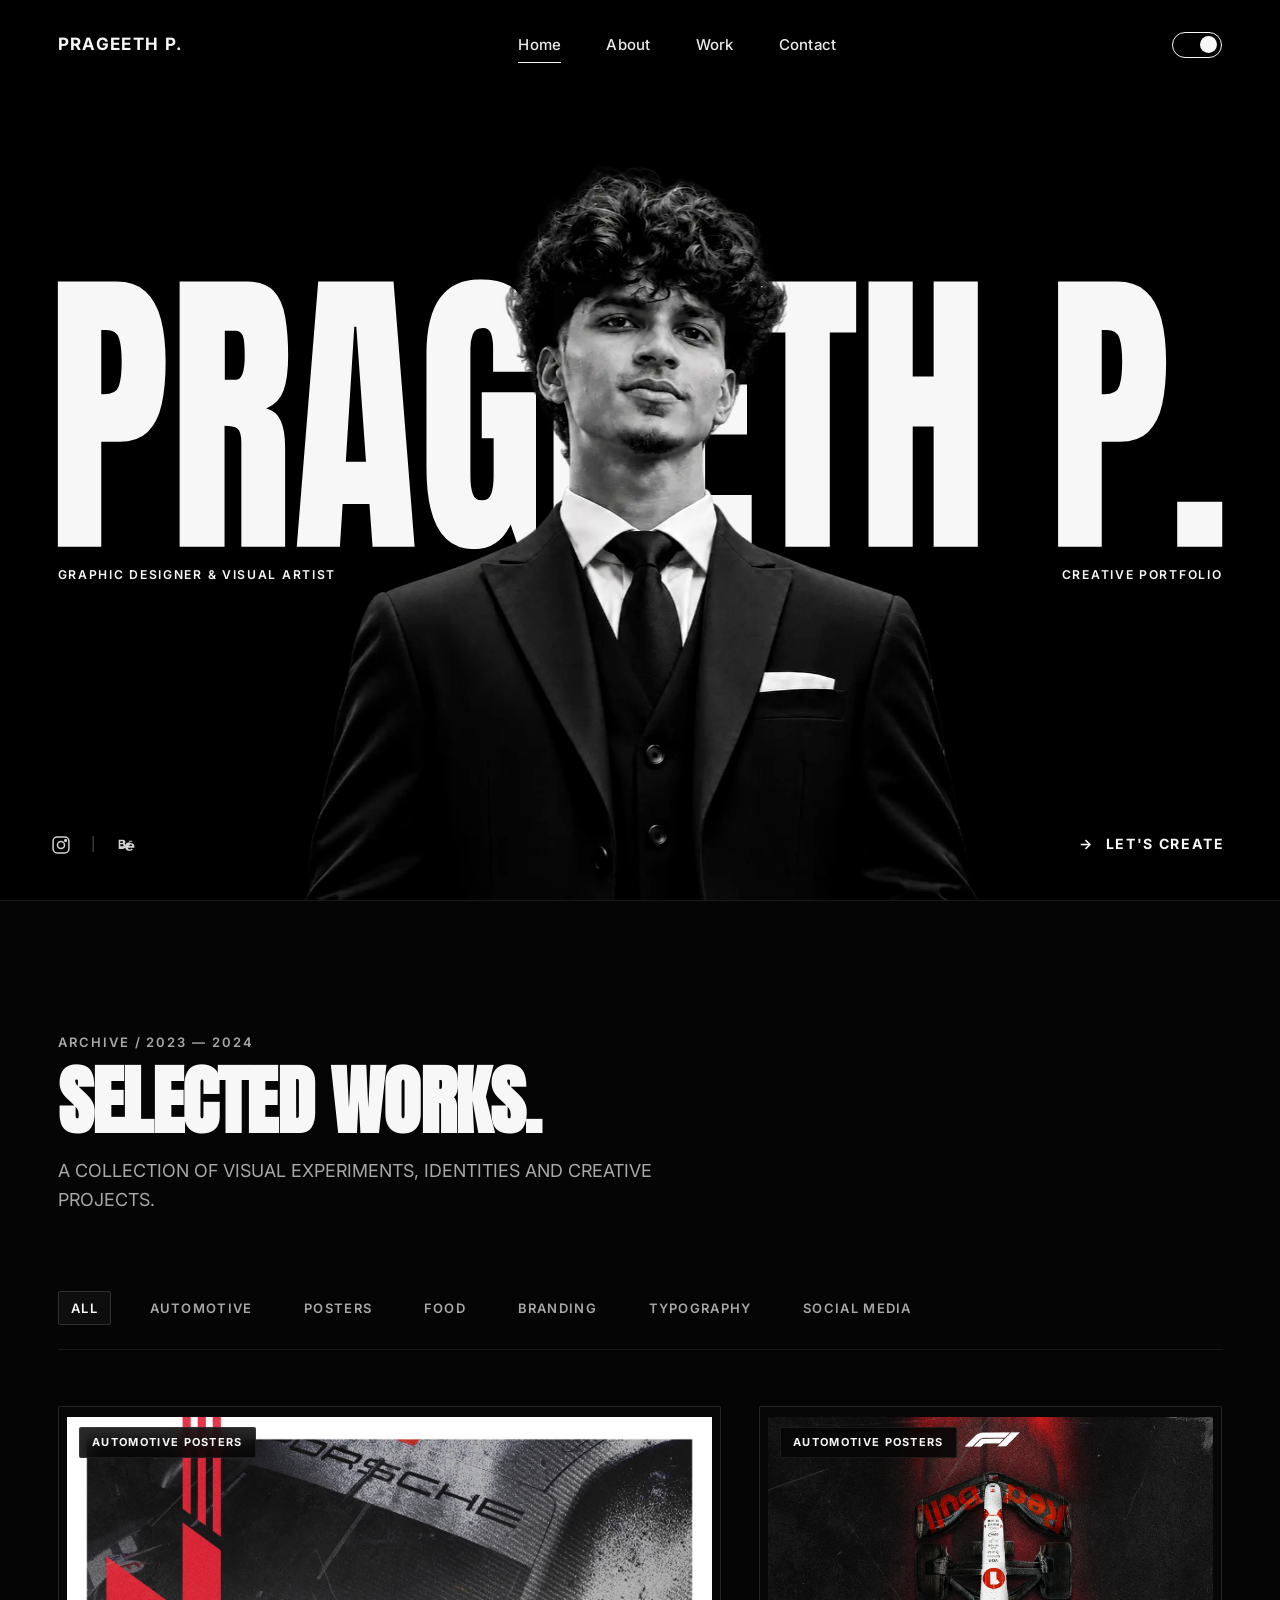
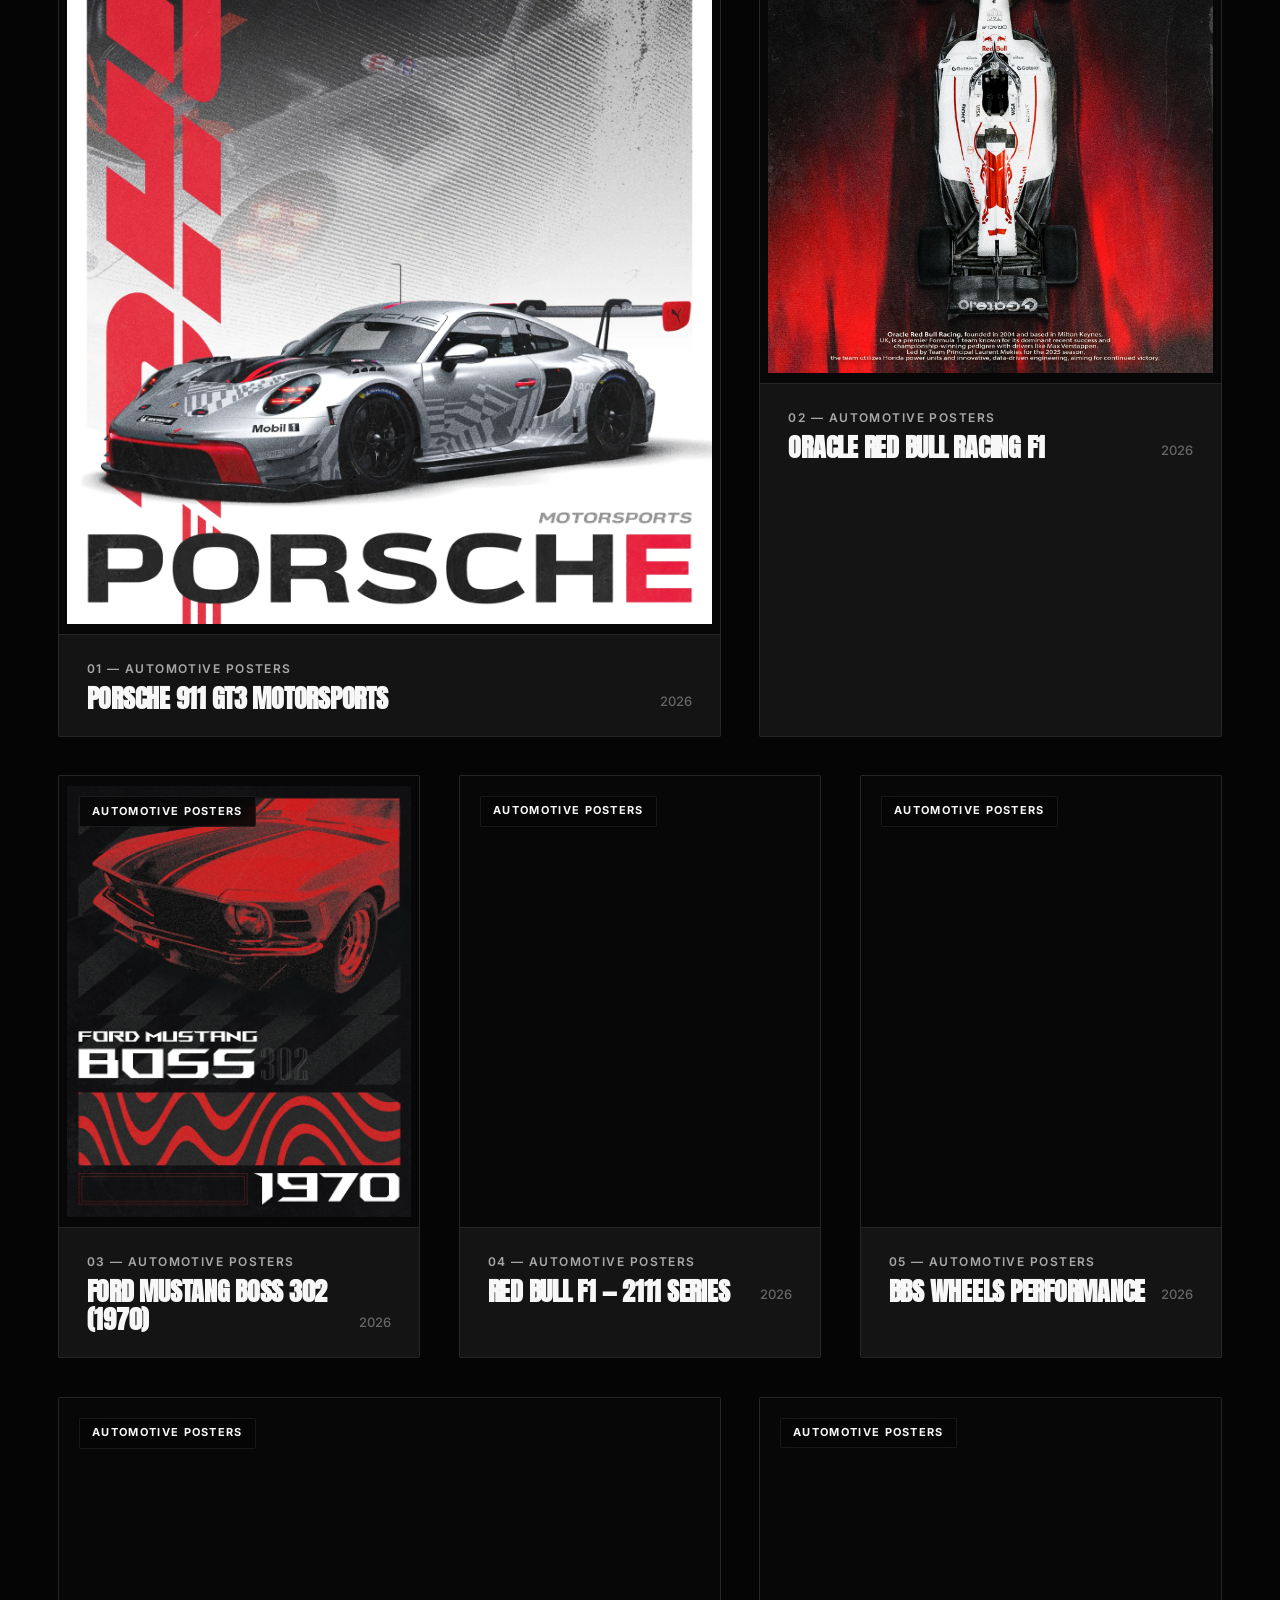
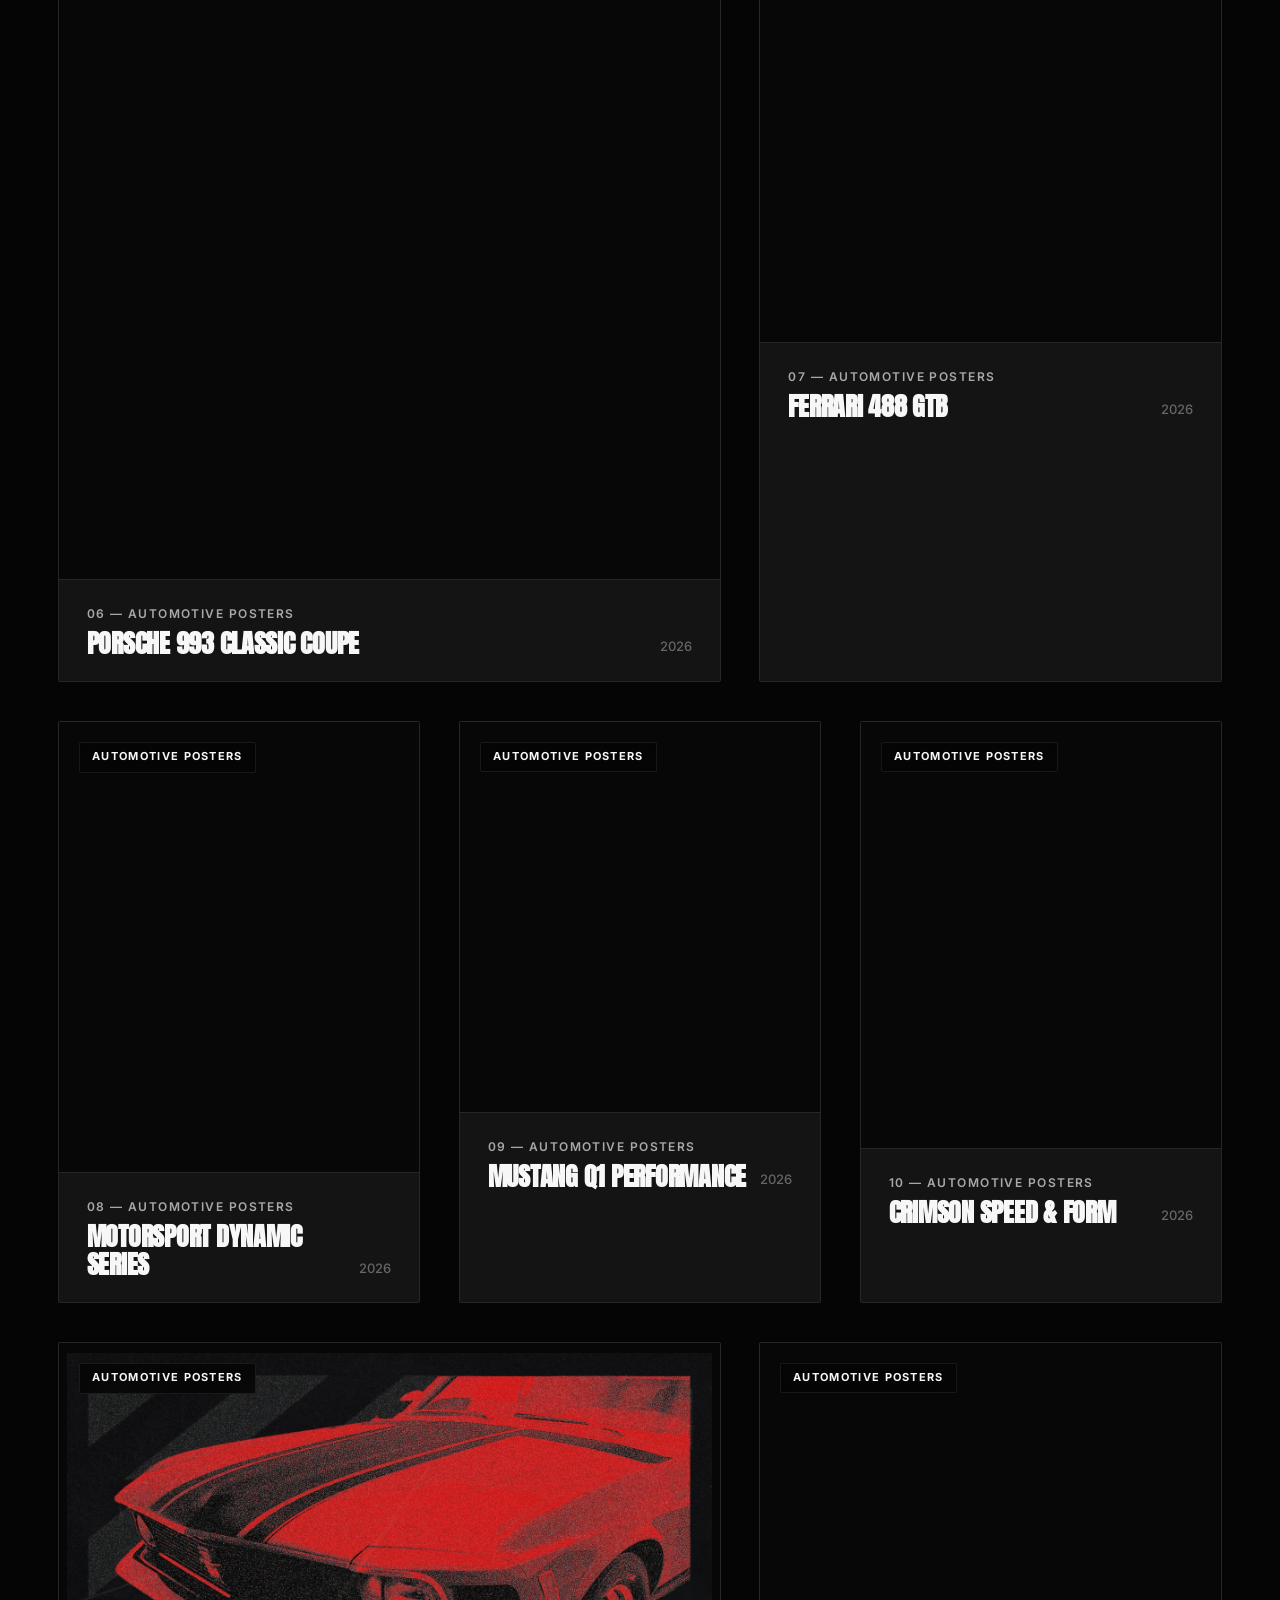
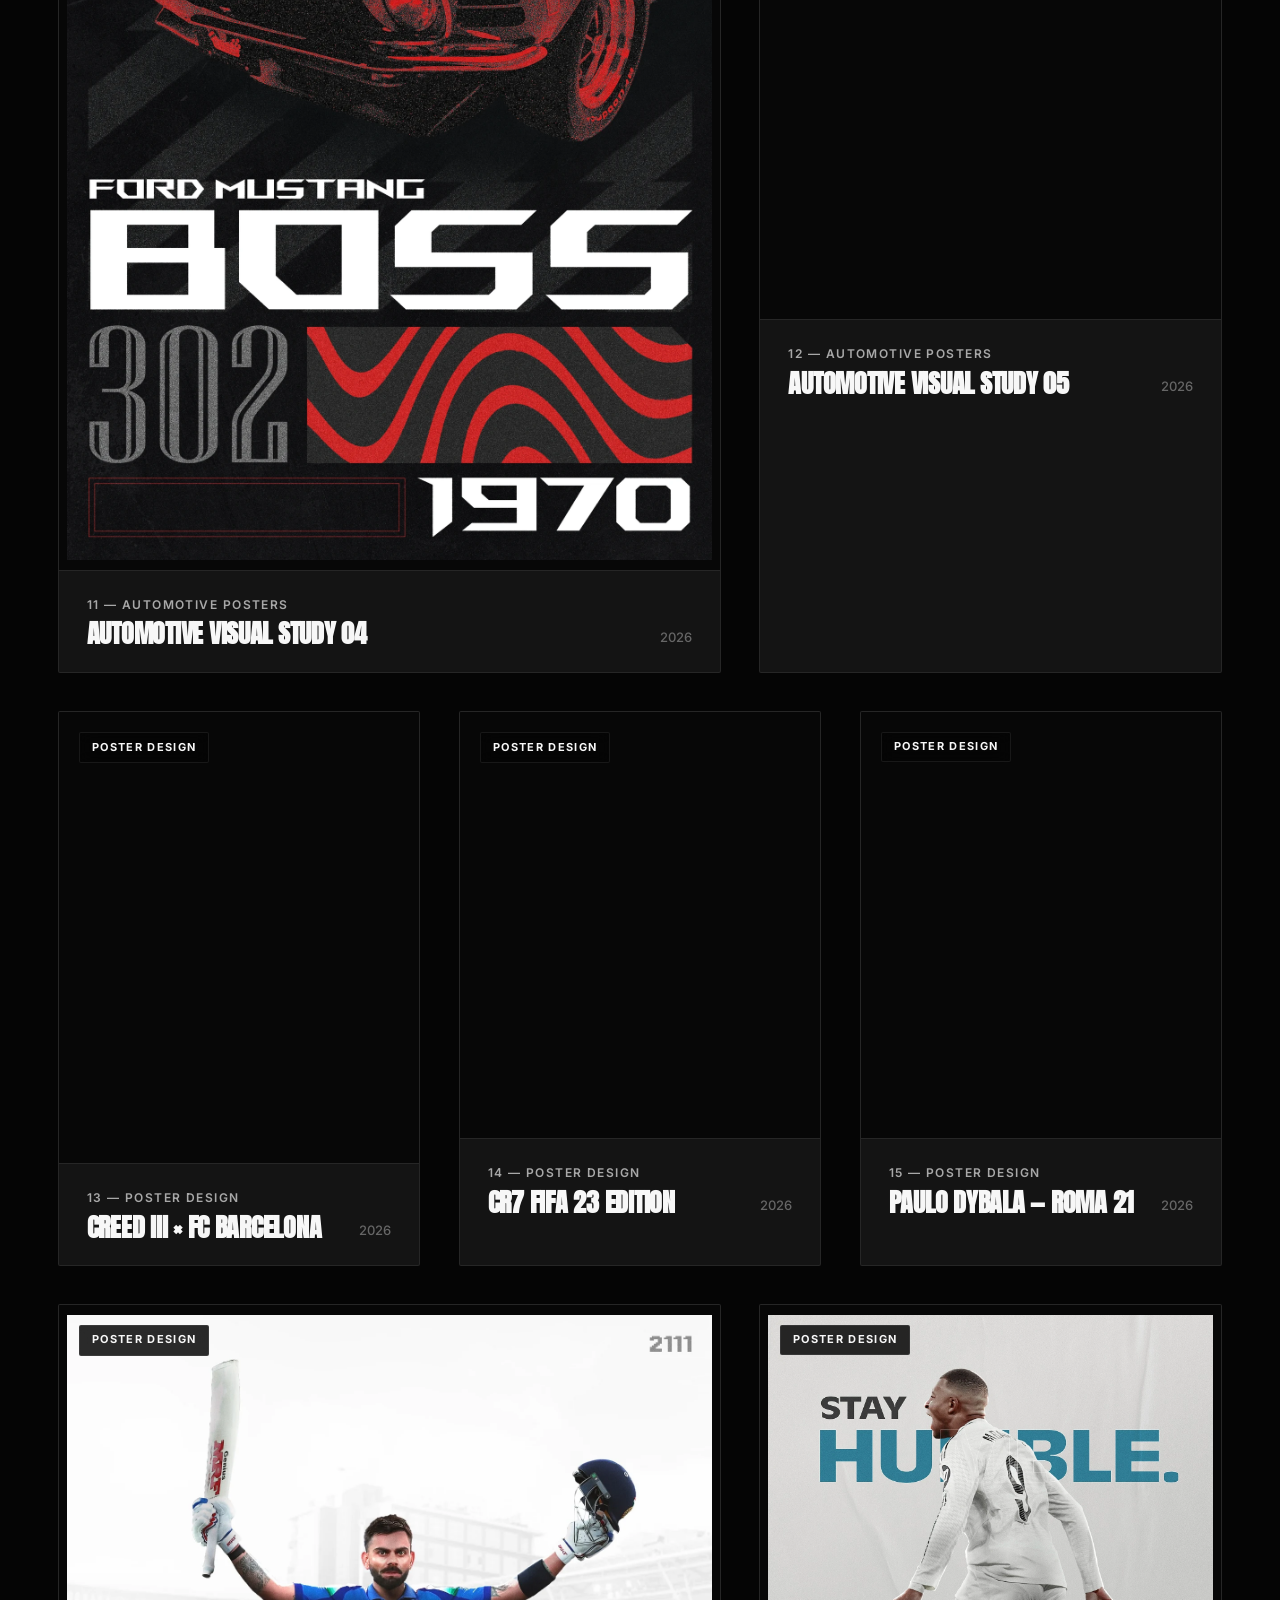
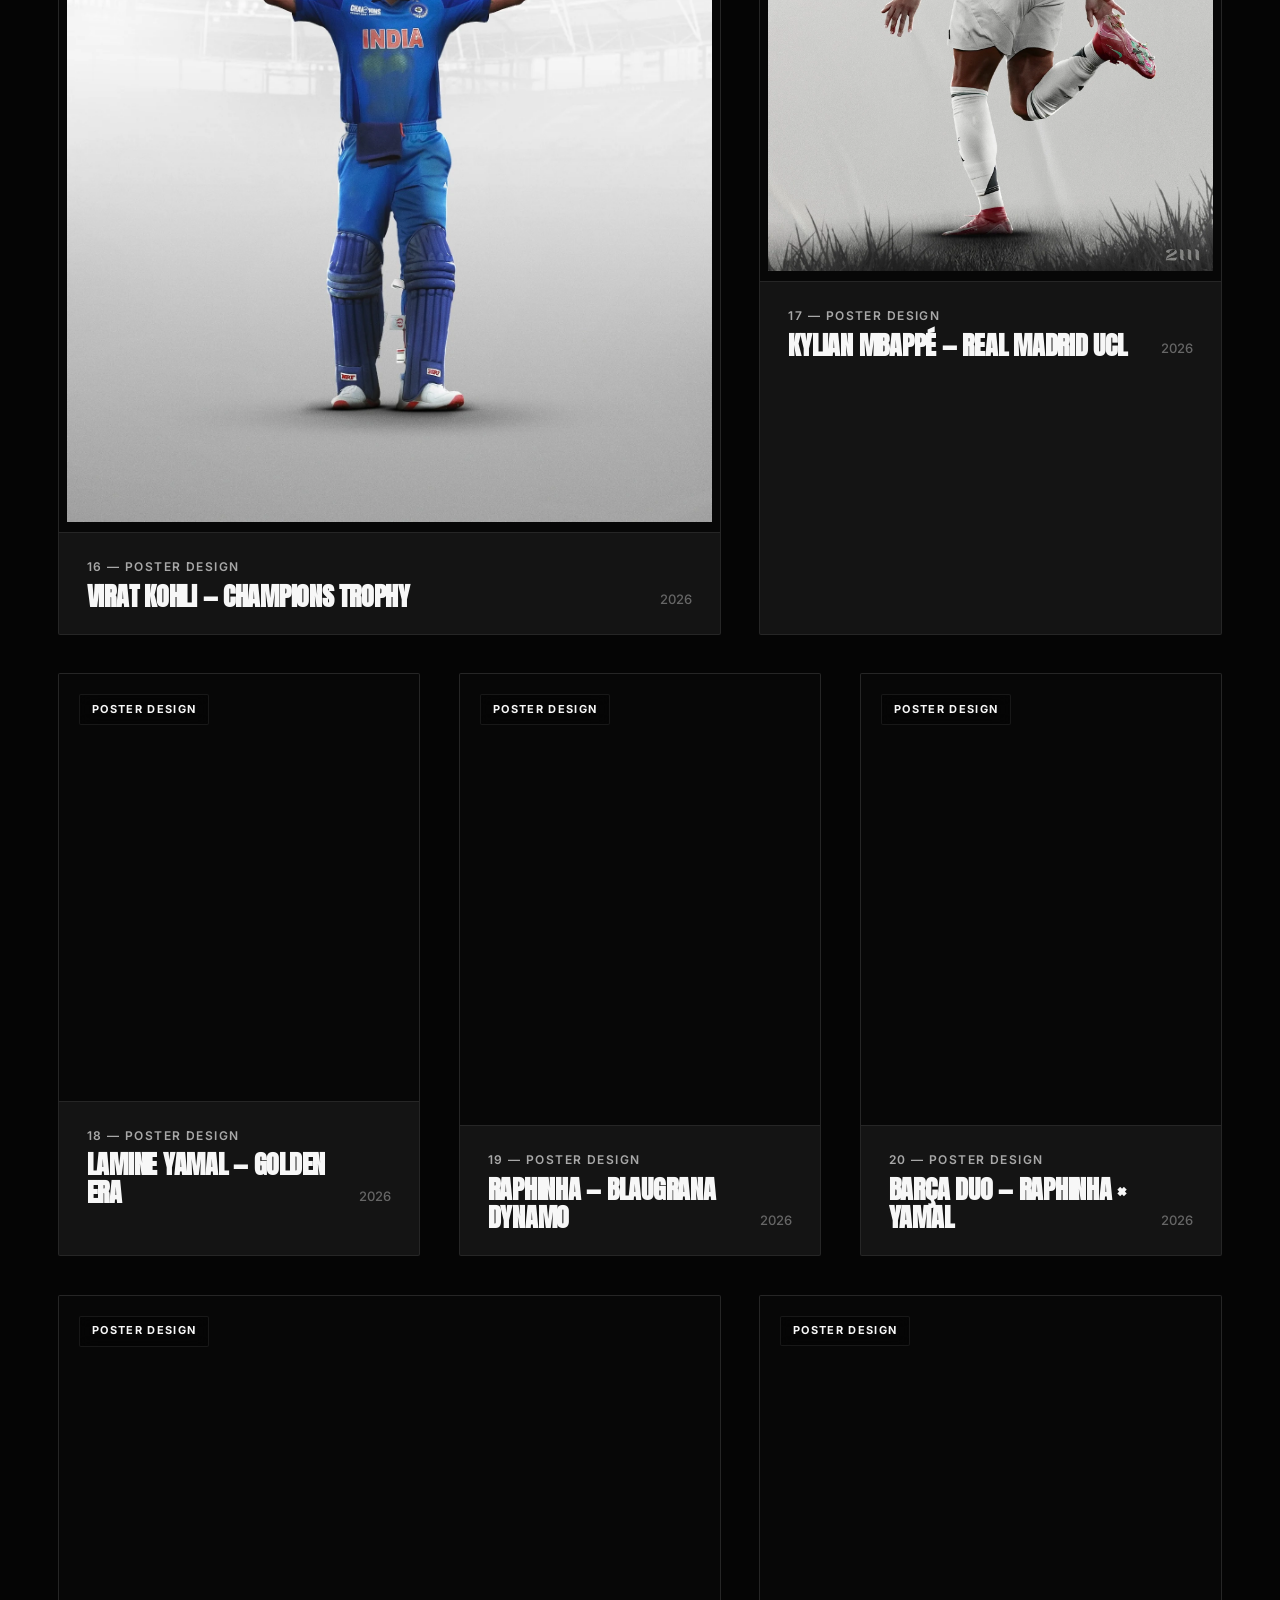
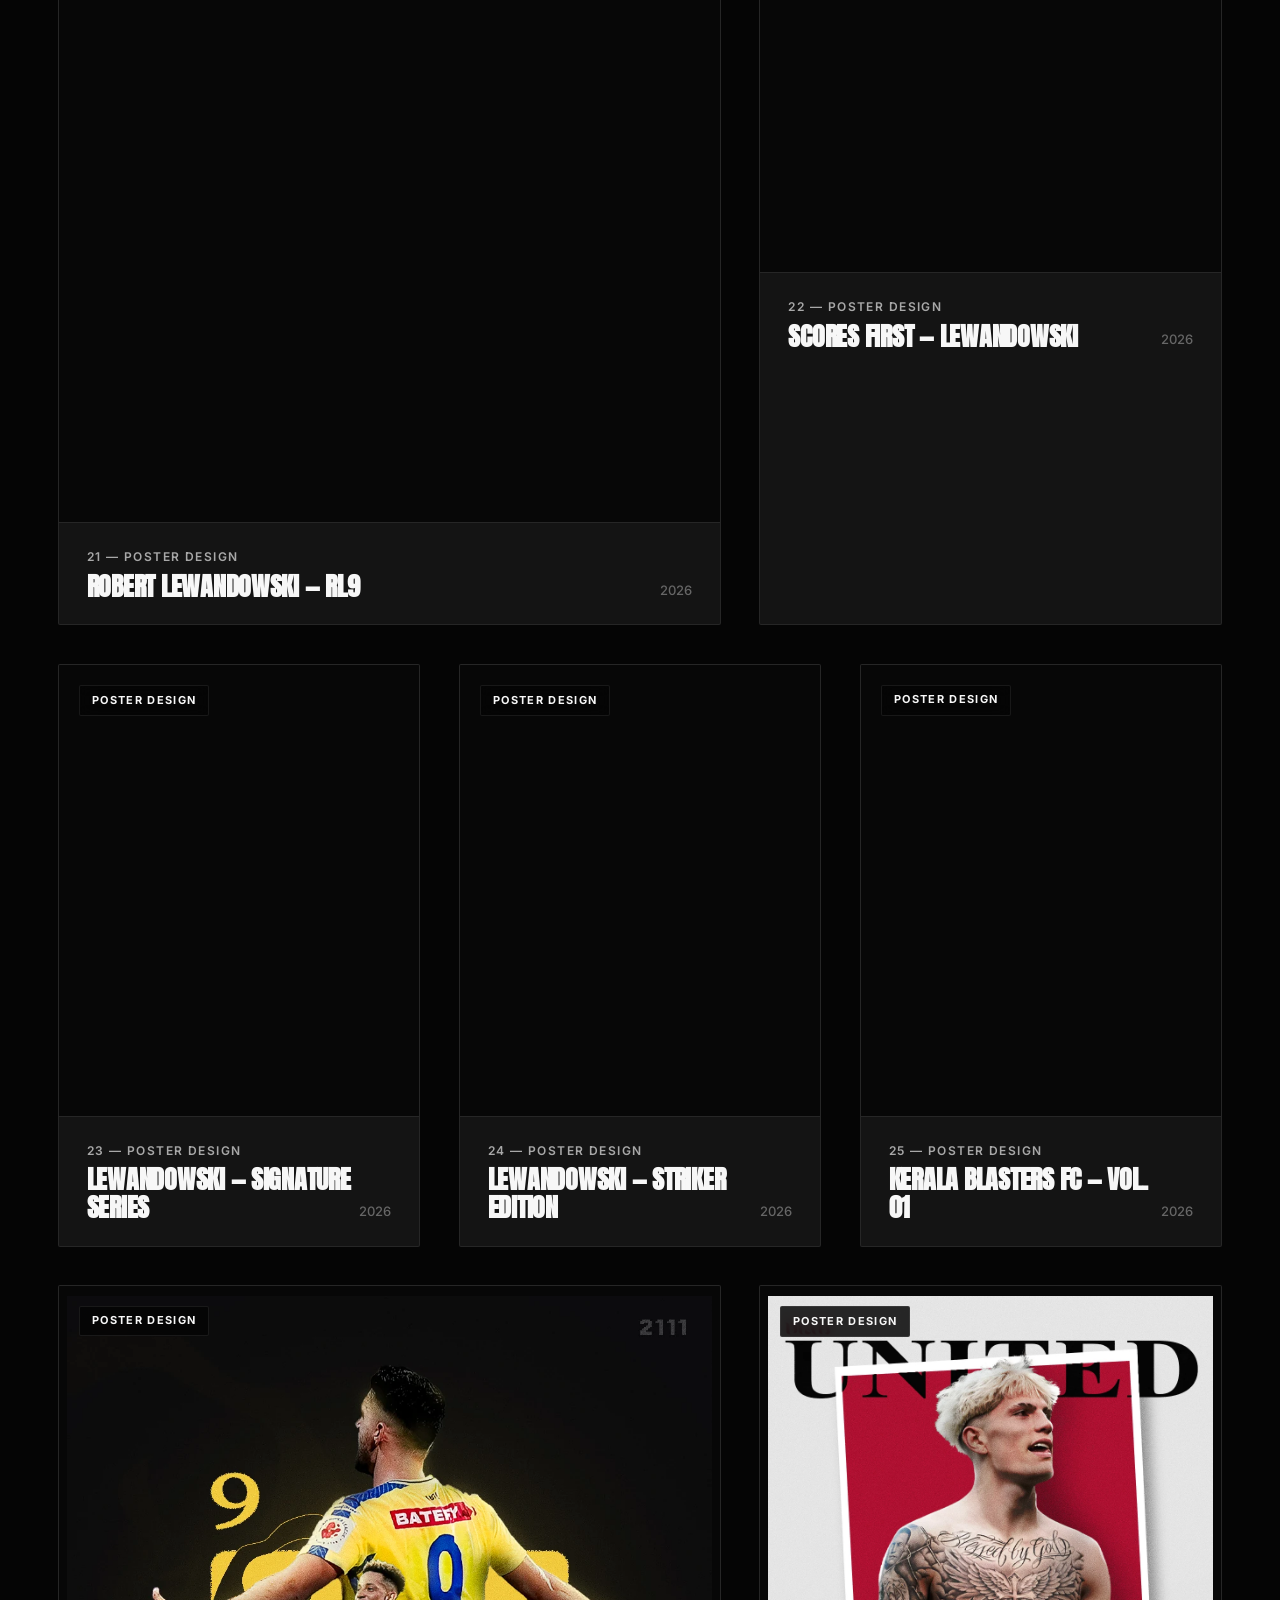
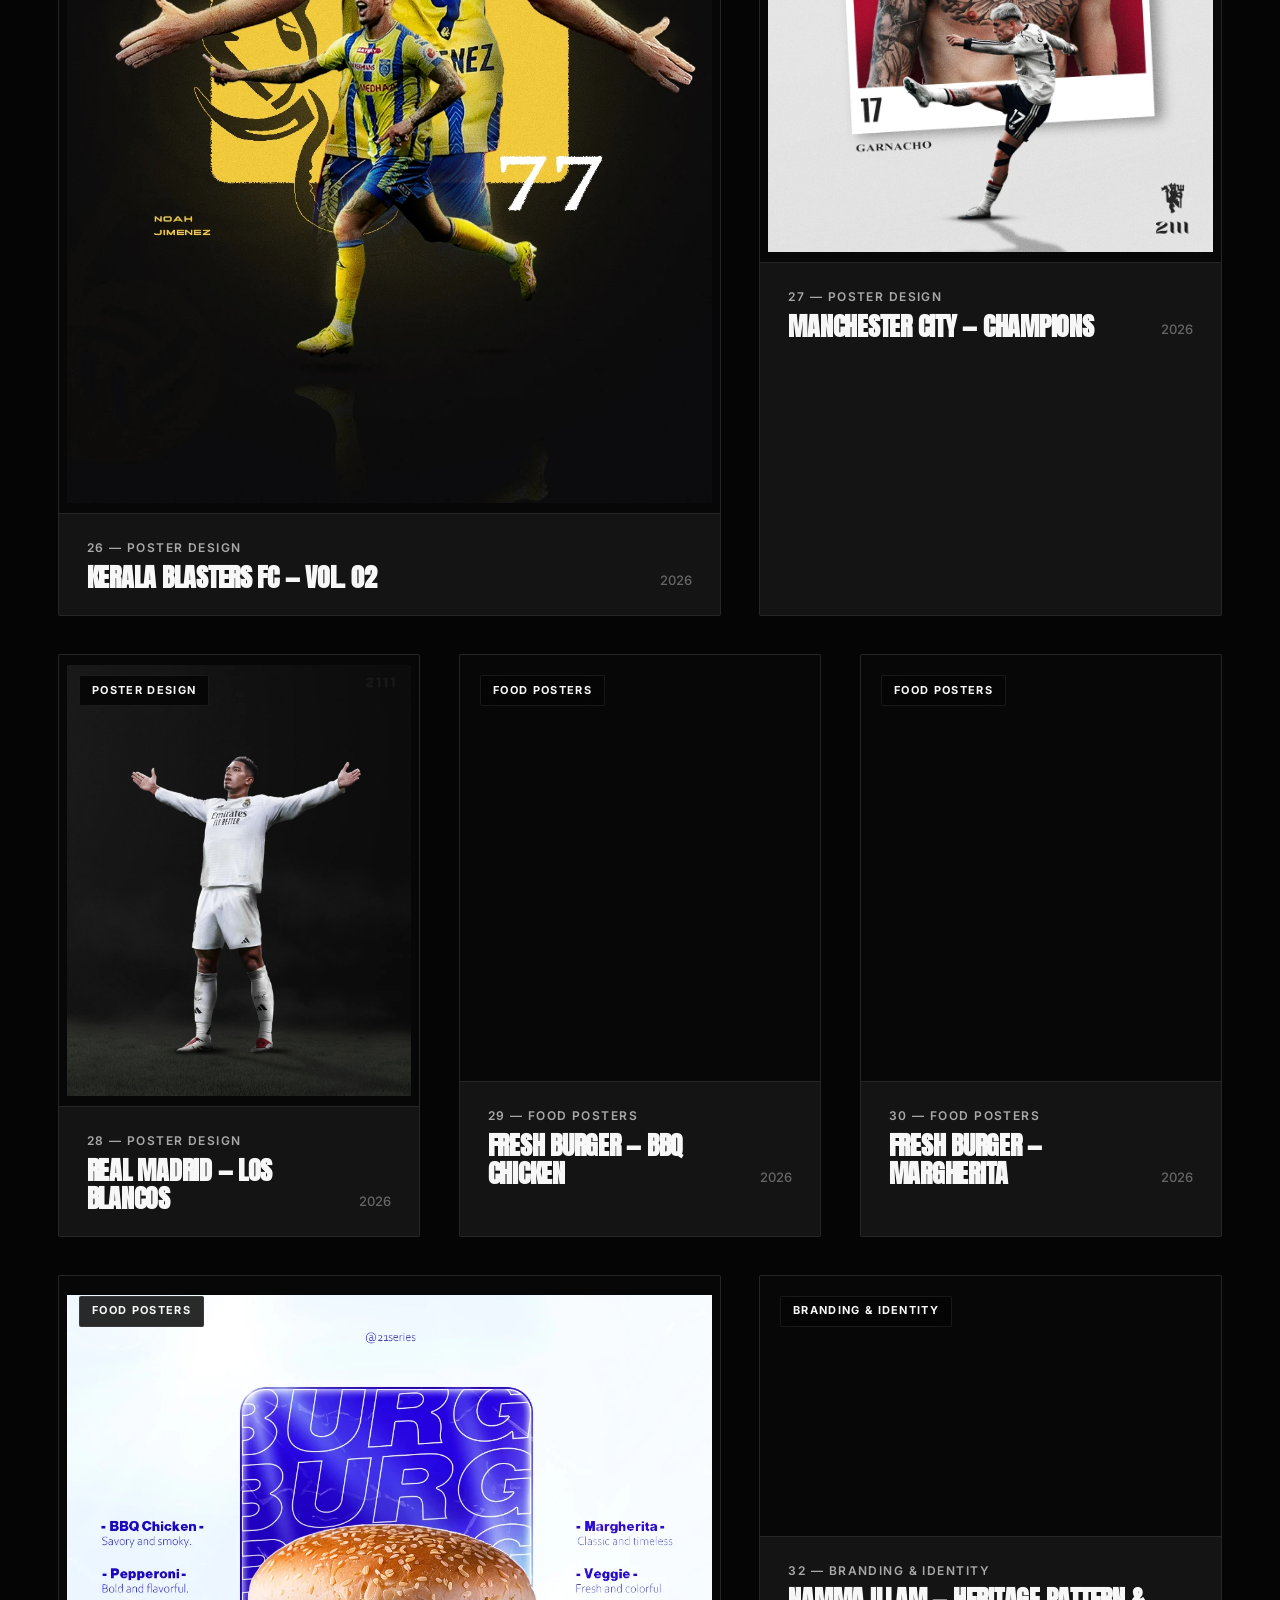
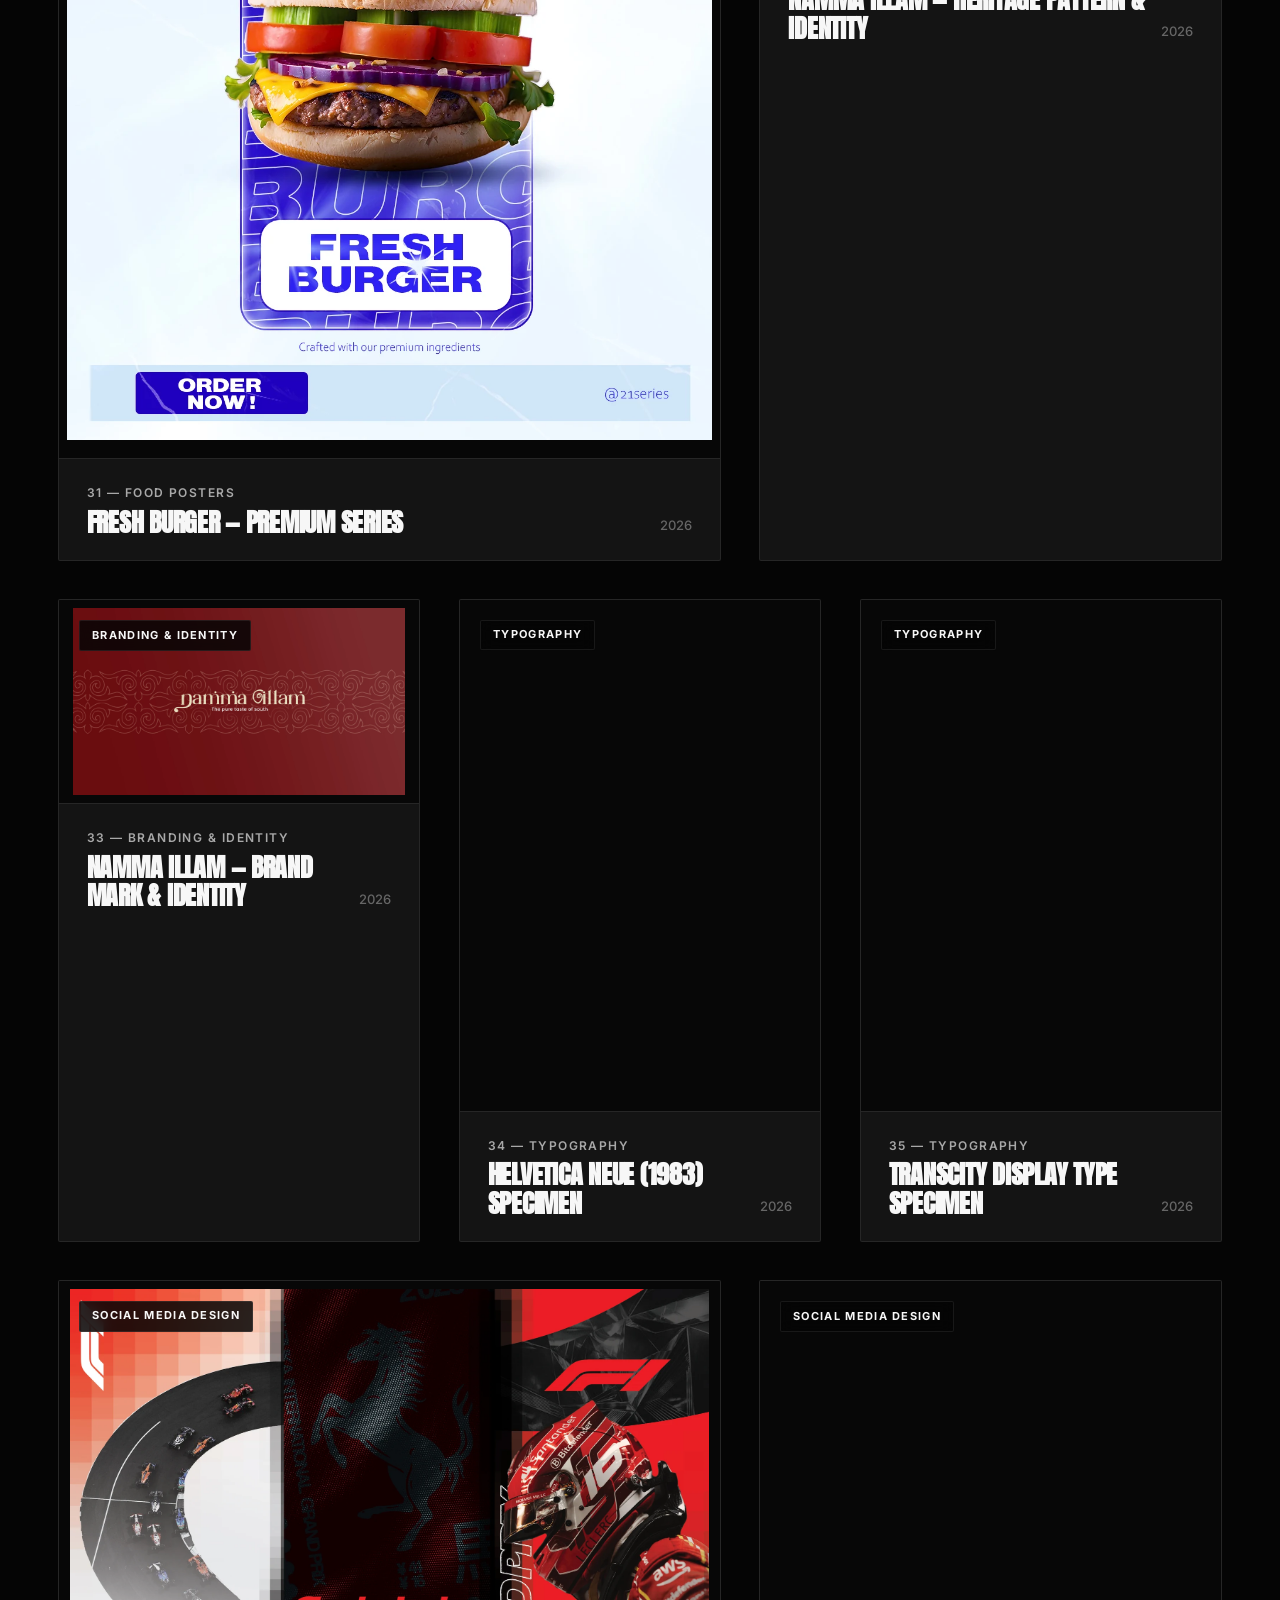
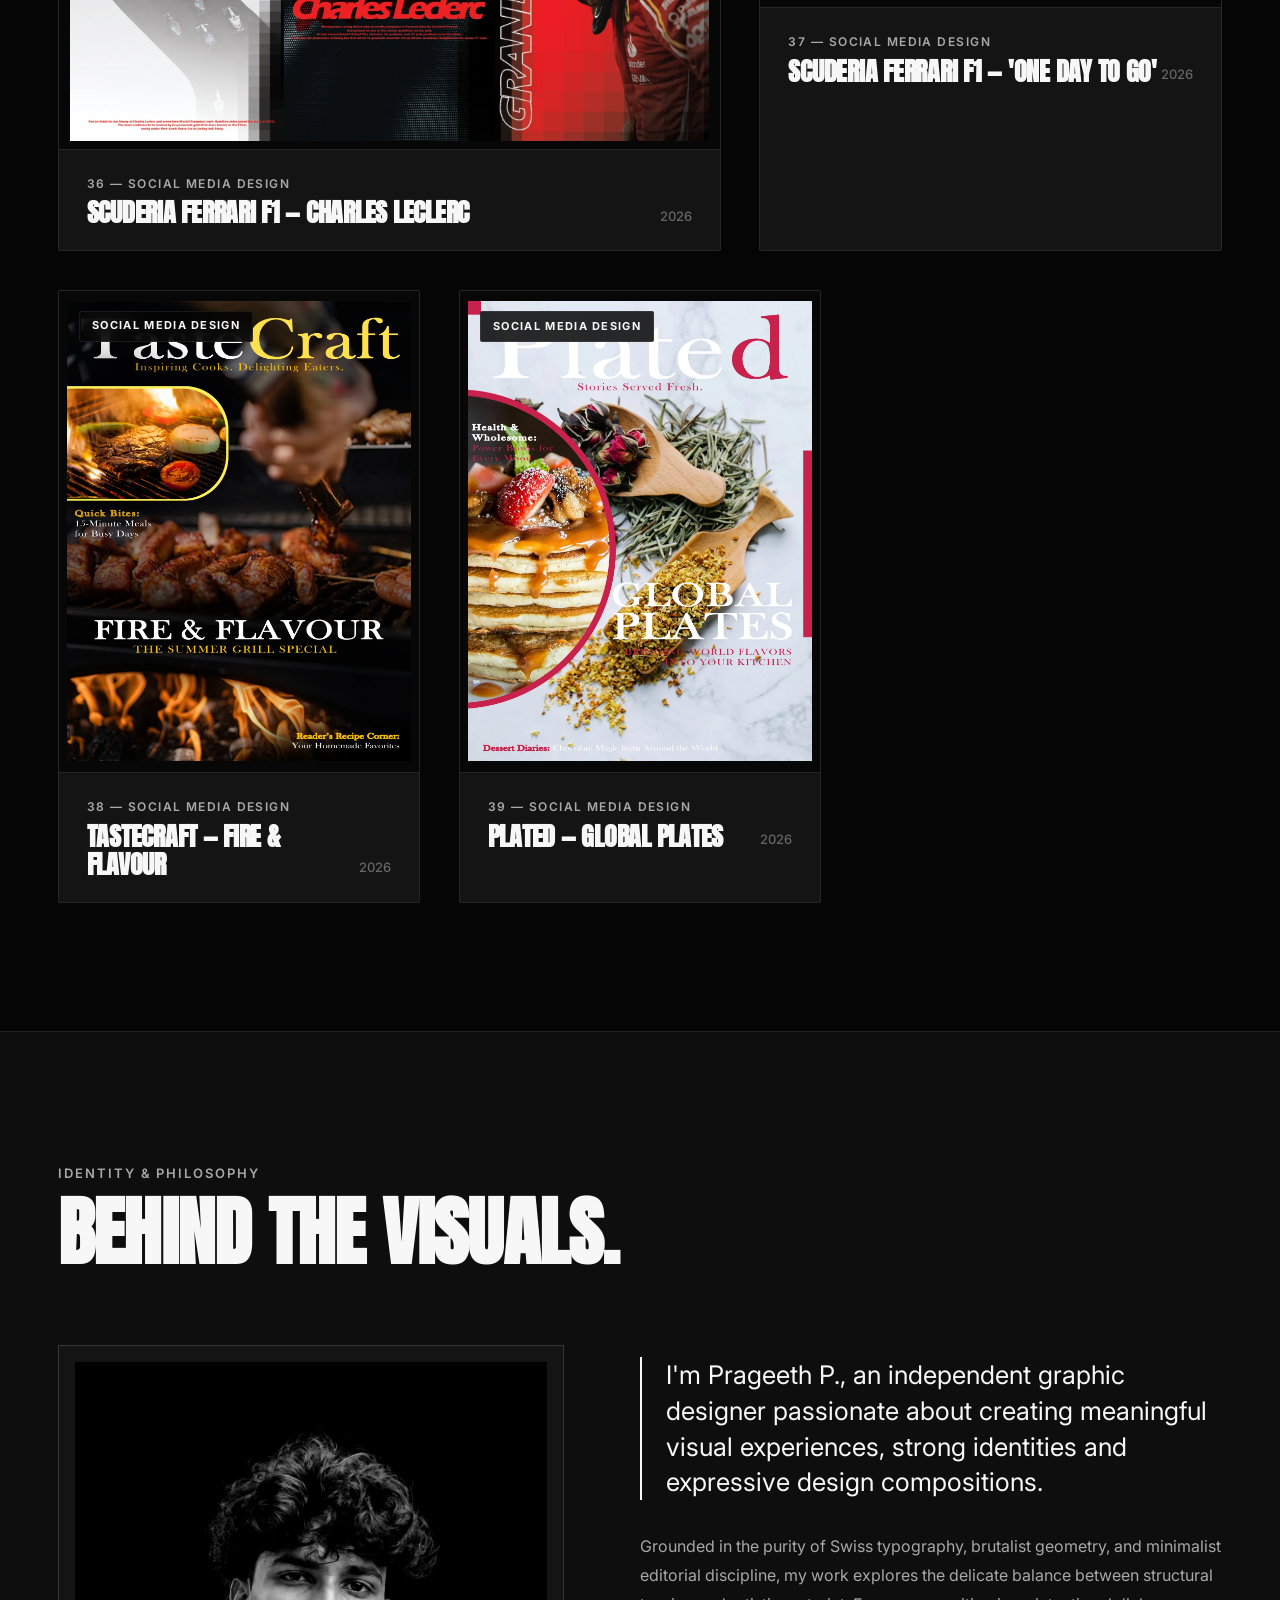
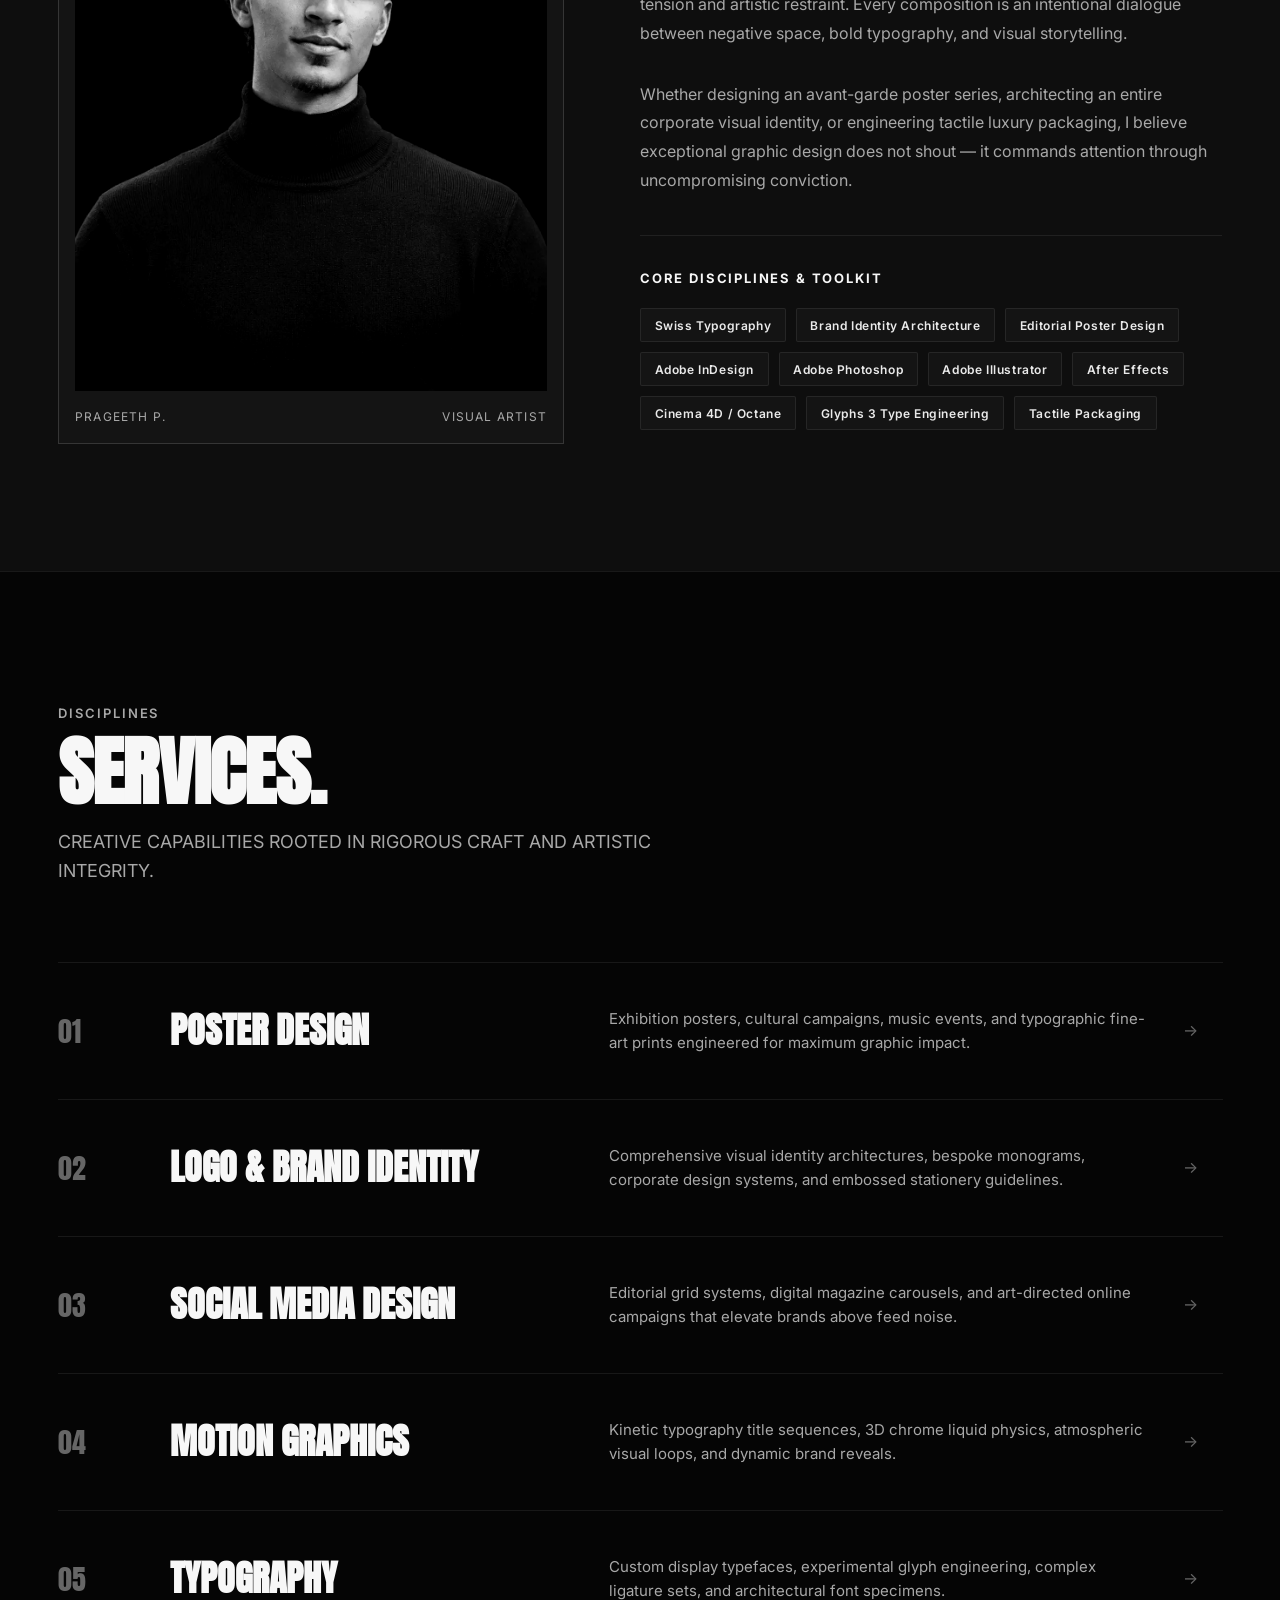
==== commit e686a034: "feat: implement premium mobile hero with floating pill navigation, real contact details, and stretch" ====
--- a/index.html
+++ b/index.html
@@ -76,7 +76,7 @@
         <!-- Typography Group: Display Name + Supporting Labels Mathematically Locked Together -->
         <div class="hero-title-group">
           <h1 class="sr-only">PRAGEETH P.</h1>
-          <svg class="hero-name-svg" aria-label="PRAGEETH P." role="img" xmlns:xlink="http://www.w3.org/1999/xlink"   viewBox="0 0 778.784625 151.2" xmlns="http://www.w3.org/2000/svg" version="1.1">
+          <svg class="hero-name-svg" aria-label="PRAGEETH P." role="img" xmlns:xlink="http://www.w3.org/1999/xlink" viewBox="0 0 778.784625 151.2" preserveAspectRatio="none" xmlns="http://www.w3.org/2000/svg" version="1.1">
  <metadata>
   <rdf:RDF xmlns:dc="http://purl.org/dc/elements/1.1/" xmlns:cc="http://creativecommons.org/ns#" xmlns:rdf="http://www.w3.org/1999/02/22-rdf-syntax-ns#">
    <cc:Work>
@@ -288,8 +288,8 @@
  </defs>
 </svg>
           <div class="hero-supporting-row">
-            <p class="hero-role-label">GRAPHIC DESIGNER &amp; VISUAL ARTIST</p>
-            <p class="hero-caption-label">CREATIVE PORTFOLIO</p>
+            <p class="hero-role-label">GRAPHIC<br class="mobile-only"> DESIGNER &amp;<br class="mobile-only"> VISUAL ARTIST</p>
+            <p class="hero-caption-label">CREATIVE<br class="mobile-only"> PORTFOLIO</p>
           </div>
         </div>
         <!-- Centered Foreground Portrait of Prageeth in Tailored Black Suit -->
@@ -310,13 +310,14 @@
       <div class="hero-bottom-bar">
         <!-- Left: Instagram & Behance Links -->
         <div class="hero-socials">
-          <a href="https://instagram.com/[INSTAGRAM_URL]" target="_blank" rel="noopener noreferrer" class="hero-social-link" aria-label="Prageeth P. on Instagram">
+          <a href="https://www.instagram.com/21.seriesss?exln=NjB3azhsbWUydTZt" target="_blank" rel="noopener noreferrer" class="hero-social-link" aria-label="Prageeth P. on Instagram (@21.seriesss)">
             <svg class="social-svg-ig" viewBox="0 0 24 24" width="20" height="20" fill="none" stroke="currentColor" stroke-width="1.8" stroke-linecap="round" stroke-linejoin="round">
               <rect x="2.5" y="2.5" width="19" height="19" rx="5" ry="5"></rect>
               <circle cx="12" cy="12" r="4.2"></circle>
               <circle cx="17.5" cy="6.5" r="1" fill="currentColor"></circle>
             </svg>
           </a>
+          <span class="social-divider" aria-hidden="true">|</span>
           <a href="https://behance.net/[BEHANCE_URL]" target="_blank" rel="noopener noreferrer" class="hero-social-link" aria-label="Prageeth P. on Behance">
             <!-- Behance Exact Wordmark Glyphs -->
             <svg class="social-svg-be" viewBox="0 0 24 24" width="22" height="22" fill="currentColor">
@@ -538,22 +539,17 @@
             <div class="contact-meta-channels">
               <div class="contact-channel-item">
                 <span class="channel-label">Direct Email</span>
-                <a href="mailto:[EMAIL_ADDRESS]" class="channel-value">[EMAIL_ADDRESS]</a>
+                <a href="mailto:prageeth0760@gmail.com" class="channel-value">prageeth0760@gmail.com</a>
               </div>
 
               <div class="contact-channel-item">
                 <span class="channel-label">Instagram</span>
-                <a href="https://instagram.com/[INSTAGRAM_URL]" target="_blank" rel="noopener noreferrer" class="channel-value">@[INSTAGRAM_URL]</a>
+                <a href="https://www.instagram.com/21.seriesss?exln=NjB3azhsbWUydTZt" target="_blank" rel="noopener noreferrer" class="channel-value">@21.seriesss</a>
               </div>
 
               <div class="contact-channel-item">
-                <span class="channel-label">Behance Portfolio</span>
-                <a href="https://behance.net/[BEHANCE_URL]" target="_blank" rel="noopener noreferrer" class="channel-value">behance.net/[BEHANCE_URL]</a>
-              </div>
-
-              <div class="contact-channel-item">
-                <span class="channel-label">WhatsApp Direct</span>
-                <a href="https://wa.me/[WHATSAPP_NUMBER]" target="_blank" rel="noopener noreferrer" class="channel-value">[WHATSAPP_NUMBER]</a>
+                <span class="channel-label">Phone &amp; WhatsApp</span>
+                <a href="https://wa.me/919633866997" target="_blank" rel="noopener noreferrer" class="channel-value">+91 9633866997</a>
               </div>
             </div>
           </div>
@@ -627,10 +623,9 @@
 
           <div class="footer-nav-col">
             <span class="footer-col-title">Connect</span>
-            <a href="https://instagram.com/[INSTAGRAM_URL]" target="_blank" rel="noopener noreferrer" class="footer-link">Instagram</a>
-            <a href="https://behance.net/[BEHANCE_URL]" target="_blank" rel="noopener noreferrer" class="footer-link">Behance</a>
-            <a href="mailto:[EMAIL_ADDRESS]" class="footer-link">Email Direct</a>
-            <a href="https://wa.me/[WHATSAPP_NUMBER]" target="_blank" rel="noopener noreferrer" class="footer-link">WhatsApp</a>
+            <a href="https://www.instagram.com/21.seriesss?exln=NjB3azhsbWUydTZt" target="_blank" rel="noopener noreferrer" class="footer-link">Instagram (@21.seriesss)</a>
+            <a href="mailto:prageeth0760@gmail.com" class="footer-link">prageeth0760@gmail.com</a>
+            <a href="https://wa.me/919633866997" target="_blank" rel="noopener noreferrer" class="footer-link">WhatsApp (+91 9633866997)</a>
           </div>
         </div>
       </div>
--- a/css/style.css
+++ b/css/style.css
@@ -384,16 +384,16 @@
   display: flex;
   flex-direction: column;
   align-items: center;
-  width: min(92vw, 1750px);
+  width: calc(100% - (2 * var(--page-pad-x)));
+  max-width: 1750px;
   z-index: 1;
   pointer-events: none;
 }
 
-/* Exact Vector Display Typography (Anton Bold Glyphs) */
+/* Exact Vector Display Typography (Anton Bold Glyphs) - Stretched wall-to-wall */
 .hero-name-svg {
   width: 100%;
-  height: auto;
-  max-height: 29vh;
+  height: clamp(160px, 30vh, 320px);
   color: var(--text-main);
   display: block;
 }
@@ -447,6 +447,10 @@
   white-space: nowrap;
 }
 
+.mobile-only {
+  display: none;
+}
+
 /* Bottom elements bar: Socials (Left) & "LET'S CREATE" (Right) */
 .hero-bottom-bar {
   position: absolute;
@@ -480,6 +484,14 @@
 .hero-social-link:hover {
   opacity: 1;
   transform: translateY(-2px);
+}
+
+.social-divider {
+  color: rgba(255, 255, 255, 0.4);
+  font-size: 0.85rem;
+  font-weight: 300;
+  user-select: none;
+  margin-inline: -0.25rem;
 }
 
 .social-svg-ig {
--- a/css/responsive.css
+++ b/css/responsive.css
@@ -68,16 +68,102 @@
 /* Mobile & Small Tablet (max-width: 768px) */
 @media (max-width: 768px) {
   :root {
-    --header-height: 70px;
-    --page-pad-x: 1.25rem;
+    --header-height: 80px;
+    --page-pad-x: 1rem;
     --section-pad-y: 4.5rem;
   }
 
-  /* Header Mobile Nav Overlay */
+  .mobile-only {
+    display: inline;
+  }
+
+  /* Floating Rounded Pill Navigation */
+  .site-header {
+    position: fixed;
+    top: calc(env(safe-area-inset-top, 0px) + 14px);
+    left: 0;
+    width: 100%;
+    height: auto;
+    background: transparent !important;
+    border: none !important;
+    padding: 0;
+    pointer-events: none;
+    z-index: 100;
+    backdrop-filter: none !important;
+    -webkit-backdrop-filter: none !important;
+  }
+
+  .header-container {
+    width: calc(100% - 32px);
+    max-width: 440px;
+    margin: 0 auto;
+    height: 52px;
+    background-color: #080808;
+    background-color: rgba(8, 8, 8, 0.94);
+    backdrop-filter: blur(16px);
+    -webkit-backdrop-filter: blur(16px);
+    border: 1px solid rgba(255, 255, 255, 0.4);
+    border-radius: 999px;
+    padding: 0 16px 0 20px;
+    display: flex;
+    align-items: center;
+    justify-content: space-between;
+    pointer-events: auto;
+    box-shadow: 0 12px 36px rgba(0, 0, 0, 0.6);
+  }
+
+  [data-theme="light"] .header-container {
+    background-color: rgba(246, 246, 244, 0.95);
+    border-color: rgba(0, 0, 0, 0.3);
+  }
+
+  .brand-wordmark {
+    font-family: 'Anton', 'Bebas Neue', var(--font-sans);
+    font-size: 1.25rem;
+    font-weight: 700;
+    letter-spacing: 0.05em;
+    line-height: 1;
+    color: var(--text-main);
+  }
+
+  .header-actions {
+    gap: 0.85rem;
+    align-items: center;
+  }
+
+  .theme-toggle-btn {
+    width: 42px;
+    height: 22px;
+    border: 1.5px solid var(--text-main);
+  }
+
+  .theme-toggle-thumb {
+    width: 14px;
+    height: 14px;
+    top: 2.5px;
+    right: 3px;
+  }
+
+  [data-theme="light"] .theme-toggle-thumb {
+    transform: translateX(-19px);
+  }
+
   .menu-toggle-btn {
     display: flex;
-  }
-
+    width: 32px;
+    height: 32px;
+    gap: 5px;
+    padding: 2px;
+    justify-content: center;
+    align-items: center;
+  }
+
+  .menu-toggle-bar {
+    width: 22px;
+    height: 2px;
+  }
+
+  /* Fullscreen / Overlay Mobile Menu */
   .main-nav {
     position: fixed;
     top: 0;
@@ -85,69 +171,195 @@
     width: 100vw;
     height: 100vh;
     height: 100svh;
-    background-color: var(--bg-deep);
+    background-color: rgba(5, 5, 5, 0.98);
+    backdrop-filter: blur(20px);
+    -webkit-backdrop-filter: blur(20px);
     flex-direction: column;
     justify-content: center;
     align-items: center;
     gap: 2rem;
-    z-index: 101;
+    z-index: 99;
     opacity: 0;
     visibility: hidden;
-    transform: translateY(-10px);
+    transform: scale(0.98);
     transition: opacity var(--trans-smooth), transform var(--trans-smooth), visibility var(--trans-smooth);
+    pointer-events: auto;
+  }
+
+  [data-theme="light"] .main-nav {
+    background-color: rgba(245, 245, 243, 0.98);
   }
 
   .main-nav.open {
     opacity: 1;
     visibility: visible;
-    transform: translateY(0);
+    transform: scale(1);
   }
 
   .nav-link {
-    font-size: 1.5rem;
-    font-weight: 600;
-  }
-
-  /* Hero Mobile Recomposition */
+    font-family: var(--font-sans);
+    font-size: 1.75rem;
+    font-weight: 700;
+    letter-spacing: 0.06em;
+    text-transform: uppercase;
+  }
+
+  /* Mobile Hero Recomposition */
   .hero-section {
+    position: relative;
+    width: 100%;
+    height: 100vh;
     height: 100svh;
-    min-height: 560px;
-  }
-
-  .hero-display-name {
-    font-size: clamp(3.5rem, 18.5vw, 6.5rem);
-    top: 36%;
-    width: 95vw;
-  }
-
+    min-height: 600px;
+    overflow: hidden;
+  }
+
+  /* Oversized condensed name typography */
+  .hero-title-group {
+    position: absolute;
+    top: calc(env(safe-area-inset-top, 0px) + 74px);
+    left: 50%;
+    transform: translateX(-50%) !important;
+    width: calc(100% - 32px);
+    max-width: 440px;
+    display: flex;
+    flex-direction: column;
+    align-items: center;
+    z-index: 1;
+    pointer-events: none;
+    animation: fadeIn 0.8s ease 0.2s both !important;
+  }
+
+  .hero-name-svg {
+    width: 100%;
+    height: clamp(160px, 24vh, 220px);
+    display: block;
+    color: var(--text-main);
+  }
+
+  /* Supporting labels placed at sides of portrait neck/collar */
+  .hero-supporting-row {
+    position: absolute;
+    top: calc(100% + 14px);
+    left: 0;
+    width: 100%;
+    display: flex;
+    justify-content: space-between;
+    align-items: flex-start;
+    padding: 0;
+    margin: 0;
+    z-index: 3;
+    pointer-events: auto;
+  }
+
+  .hero-role-label {
+    font-size: clamp(0.6875rem, 2.6vw, 0.8125rem);
+    font-weight: 700;
+    line-height: 1.35;
+    letter-spacing: 0.08em;
+    text-transform: uppercase;
+    color: var(--text-main);
+    text-align: left;
+    white-space: normal;
+    position: relative;
+    padding-bottom: 8px;
+    margin: 0;
+    max-width: 130px;
+  }
+
+  .hero-role-label::after {
+    content: '';
+    position: absolute;
+    bottom: 0;
+    left: 0;
+    width: 24px;
+    height: 1.5px;
+    background-color: var(--text-main);
+  }
+
+  .hero-caption-label {
+    font-size: clamp(0.6875rem, 2.6vw, 0.8125rem);
+    font-weight: 700;
+    line-height: 1.35;
+    letter-spacing: 0.08em;
+    text-transform: uppercase;
+    color: var(--text-main);
+    text-align: right;
+    white-space: normal;
+    position: relative;
+    padding-bottom: 8px;
+    margin: 0;
+    max-width: 110px;
+  }
+
+  .hero-caption-label::after {
+    content: '';
+    position: absolute;
+    bottom: 0;
+    right: 0;
+    width: 24px;
+    height: 1.5px;
+    background-color: var(--text-main);
+  }
+
+  /* Centered Foreground Portrait */
   .hero-portrait-wrapper {
-    height: 72vh;
-    height: 72svh;
-    max-height: 75%;
+    position: absolute;
     bottom: 0;
+    left: 50%;
+    transform: translateX(-50%);
+    height: 80vh;
+    height: 80svh;
+    max-height: 84%;
+    width: auto;
+    z-index: 2;
+    pointer-events: none;
+    display: flex;
+    align-items: flex-end;
+    justify-content: center;
   }
 
   .hero-portrait-img {
     height: 100%;
-    max-width: 95vw;
-  }
-
-  .hero-supporting-row {
-    top: auto;
-    bottom: 5.5rem;
-    left: 1.25rem;
-    right: 1.25rem;
     width: auto;
-    flex-direction: column;
-    gap: 0.35rem;
-    text-align: center;
-  }
-
+    max-width: 100vw;
+    object-fit: contain;
+    object-position: bottom center;
+  }
+
+  /* Mobile Bottom Bar (Socials + Contact) */
   .hero-bottom-bar {
-    bottom: 1.5rem;
-    left: 1.25rem;
-    right: 1.25rem;
-    width: auto;
+    position: absolute;
+    bottom: calc(env(safe-area-inset-bottom, 0px) + 20px);
+    left: 50%;
+    transform: translateX(-50%);
+    width: calc(100% - 32px);
+    max-width: 440px;
+    display: flex;
+    justify-content: space-between;
+    align-items: center;
+    z-index: 10;
+    pointer-events: auto;
+  }
+
+  .hero-socials {
+    display: flex;
+    align-items: center;
+    gap: 0.85rem;
+  }
+
+  .social-divider {
+    color: rgba(255, 255, 255, 0.4);
+    font-size: 0.85rem;
+    font-weight: 300;
+    margin-inline: -0.15rem;
+  }
+
+  .hero-cta-btn {
+    font-size: 0.8125rem;
+    font-weight: 700;
+    letter-spacing: 0.12em;
+    gap: 0.45rem;
   }
 
   /* Projects Grid & Filters Mobile */
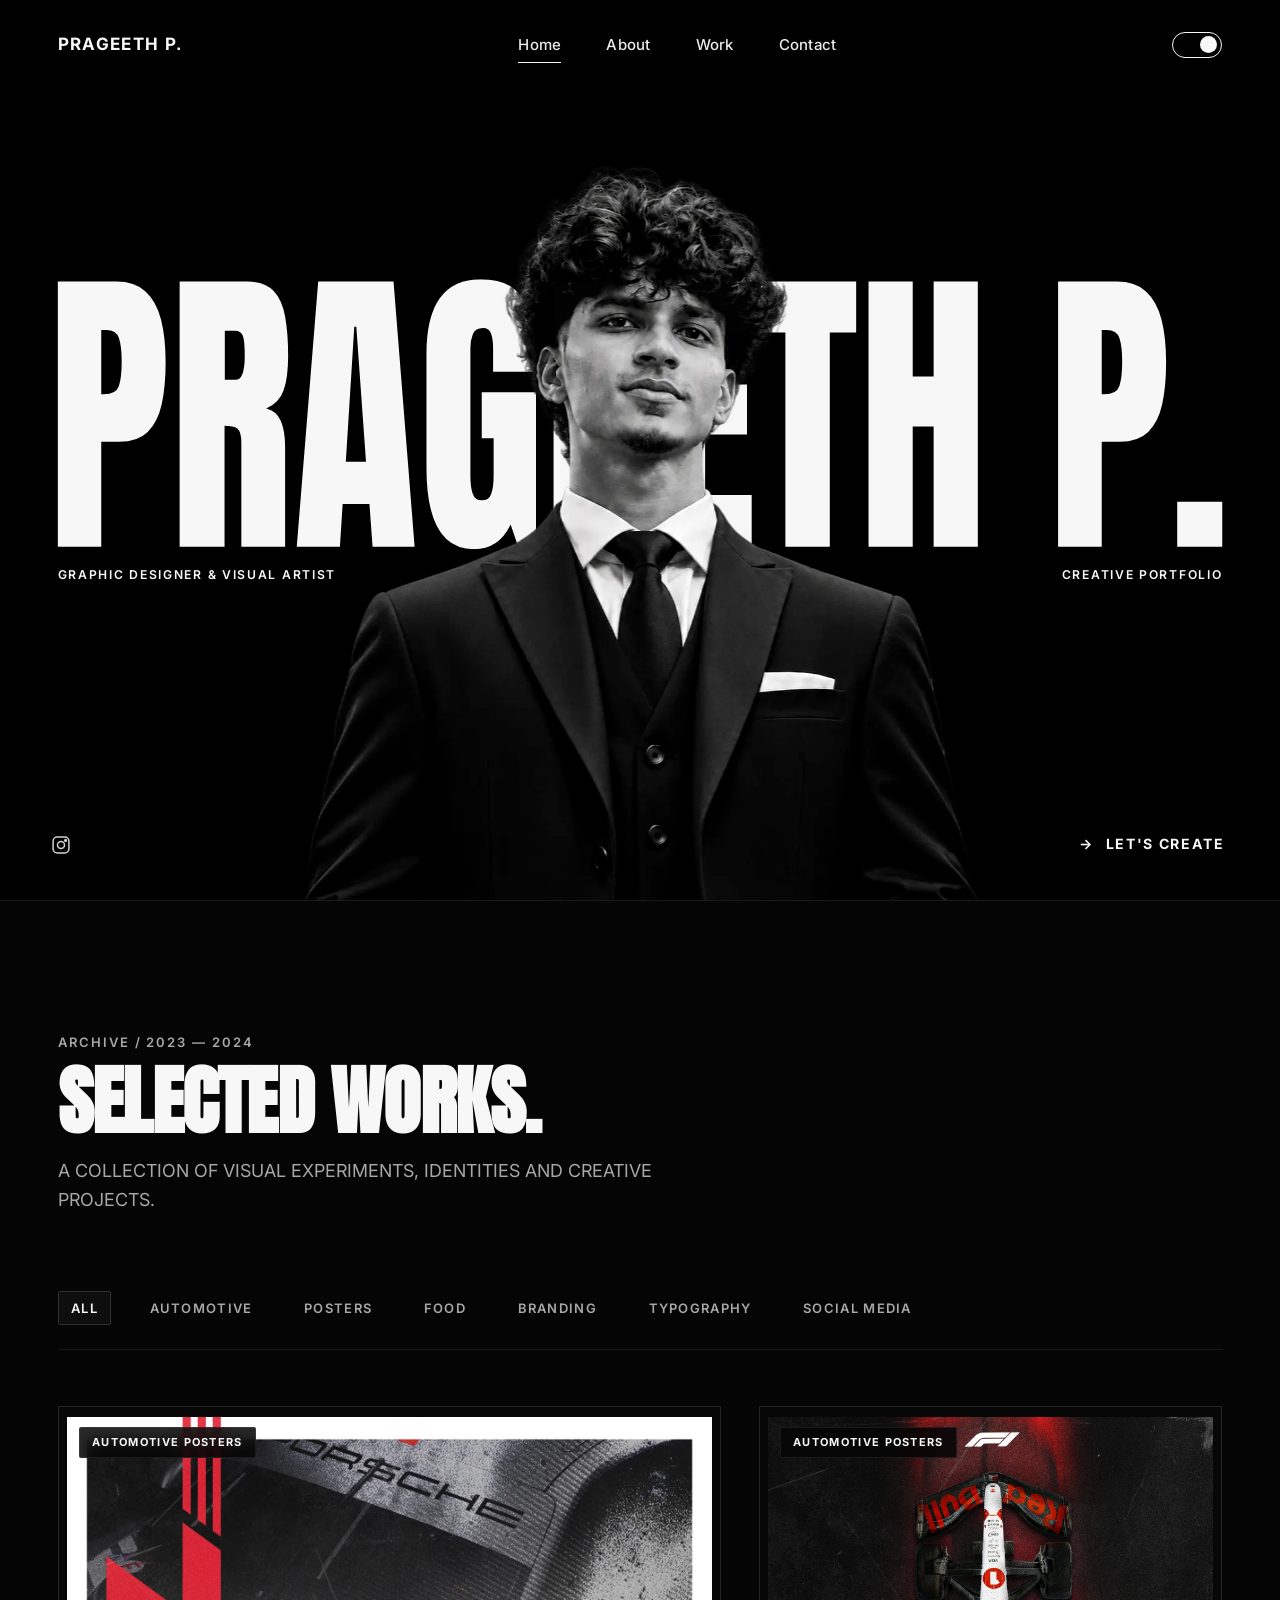
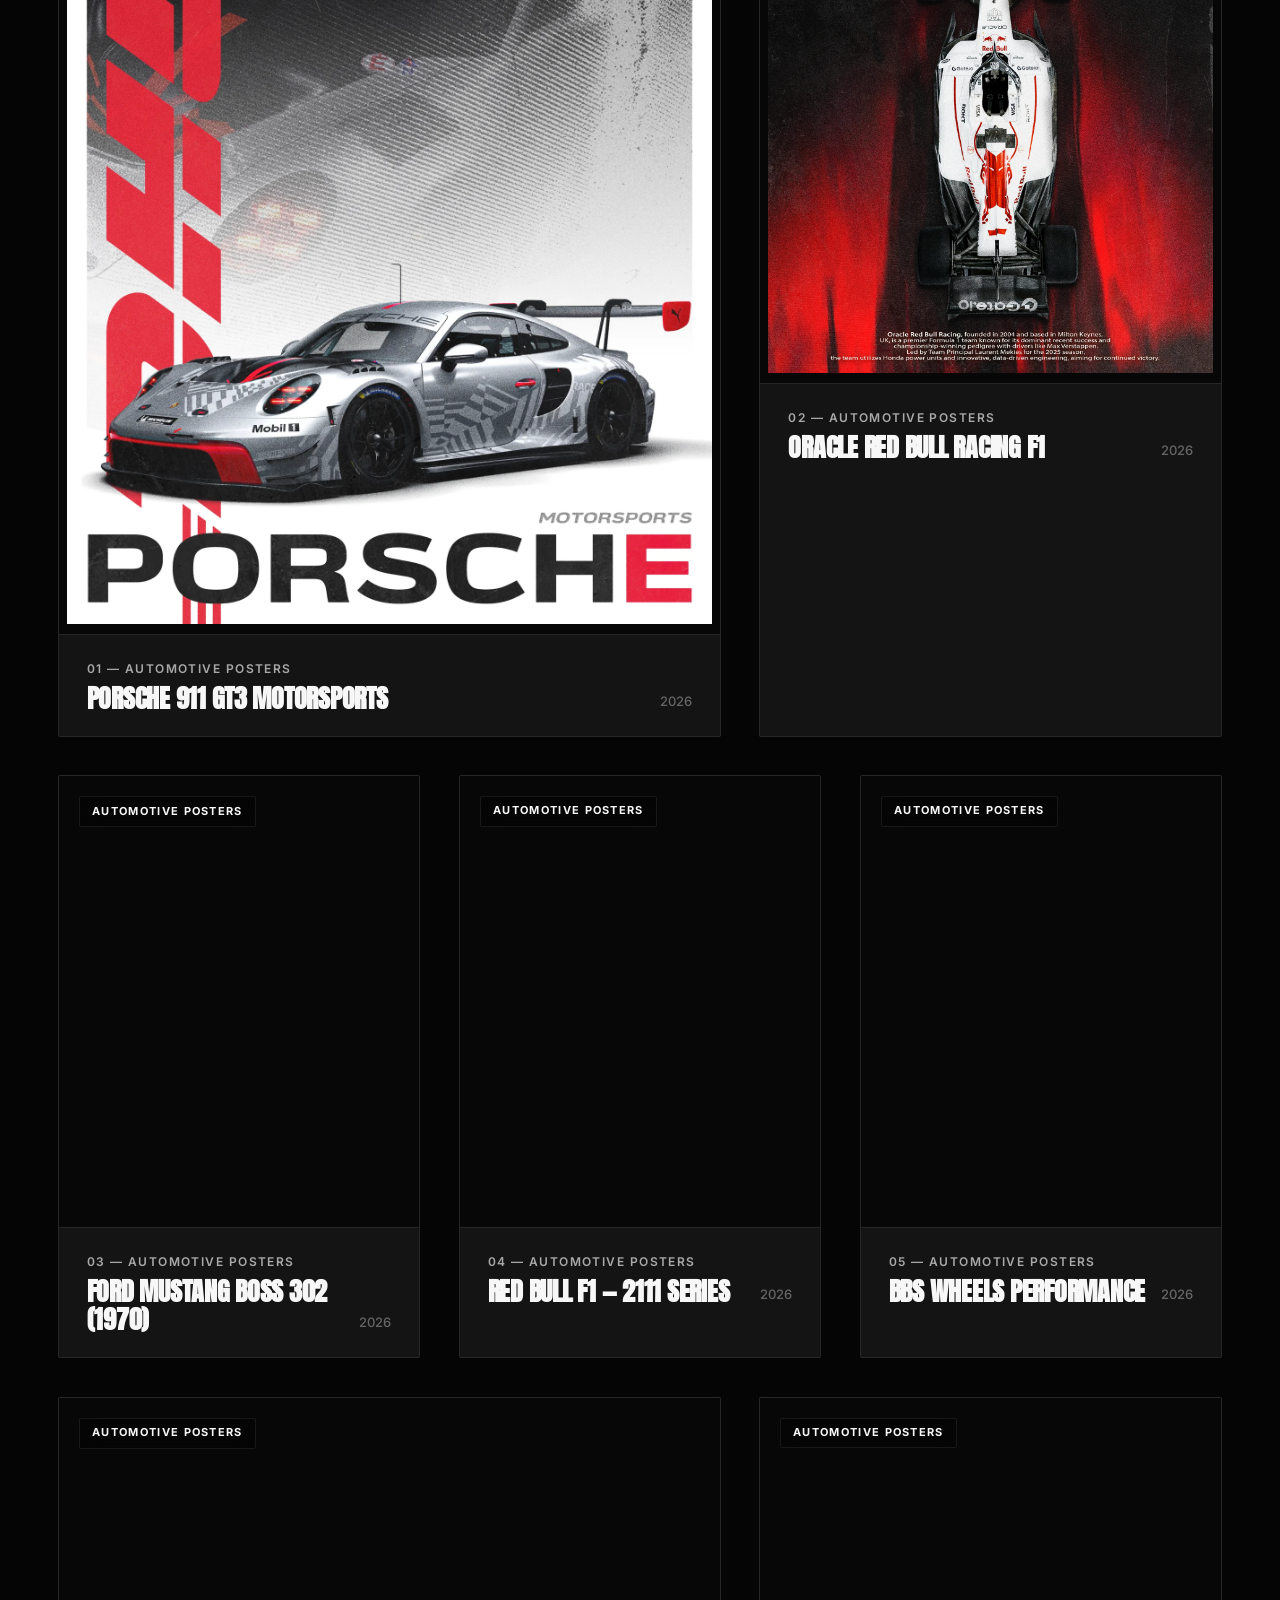
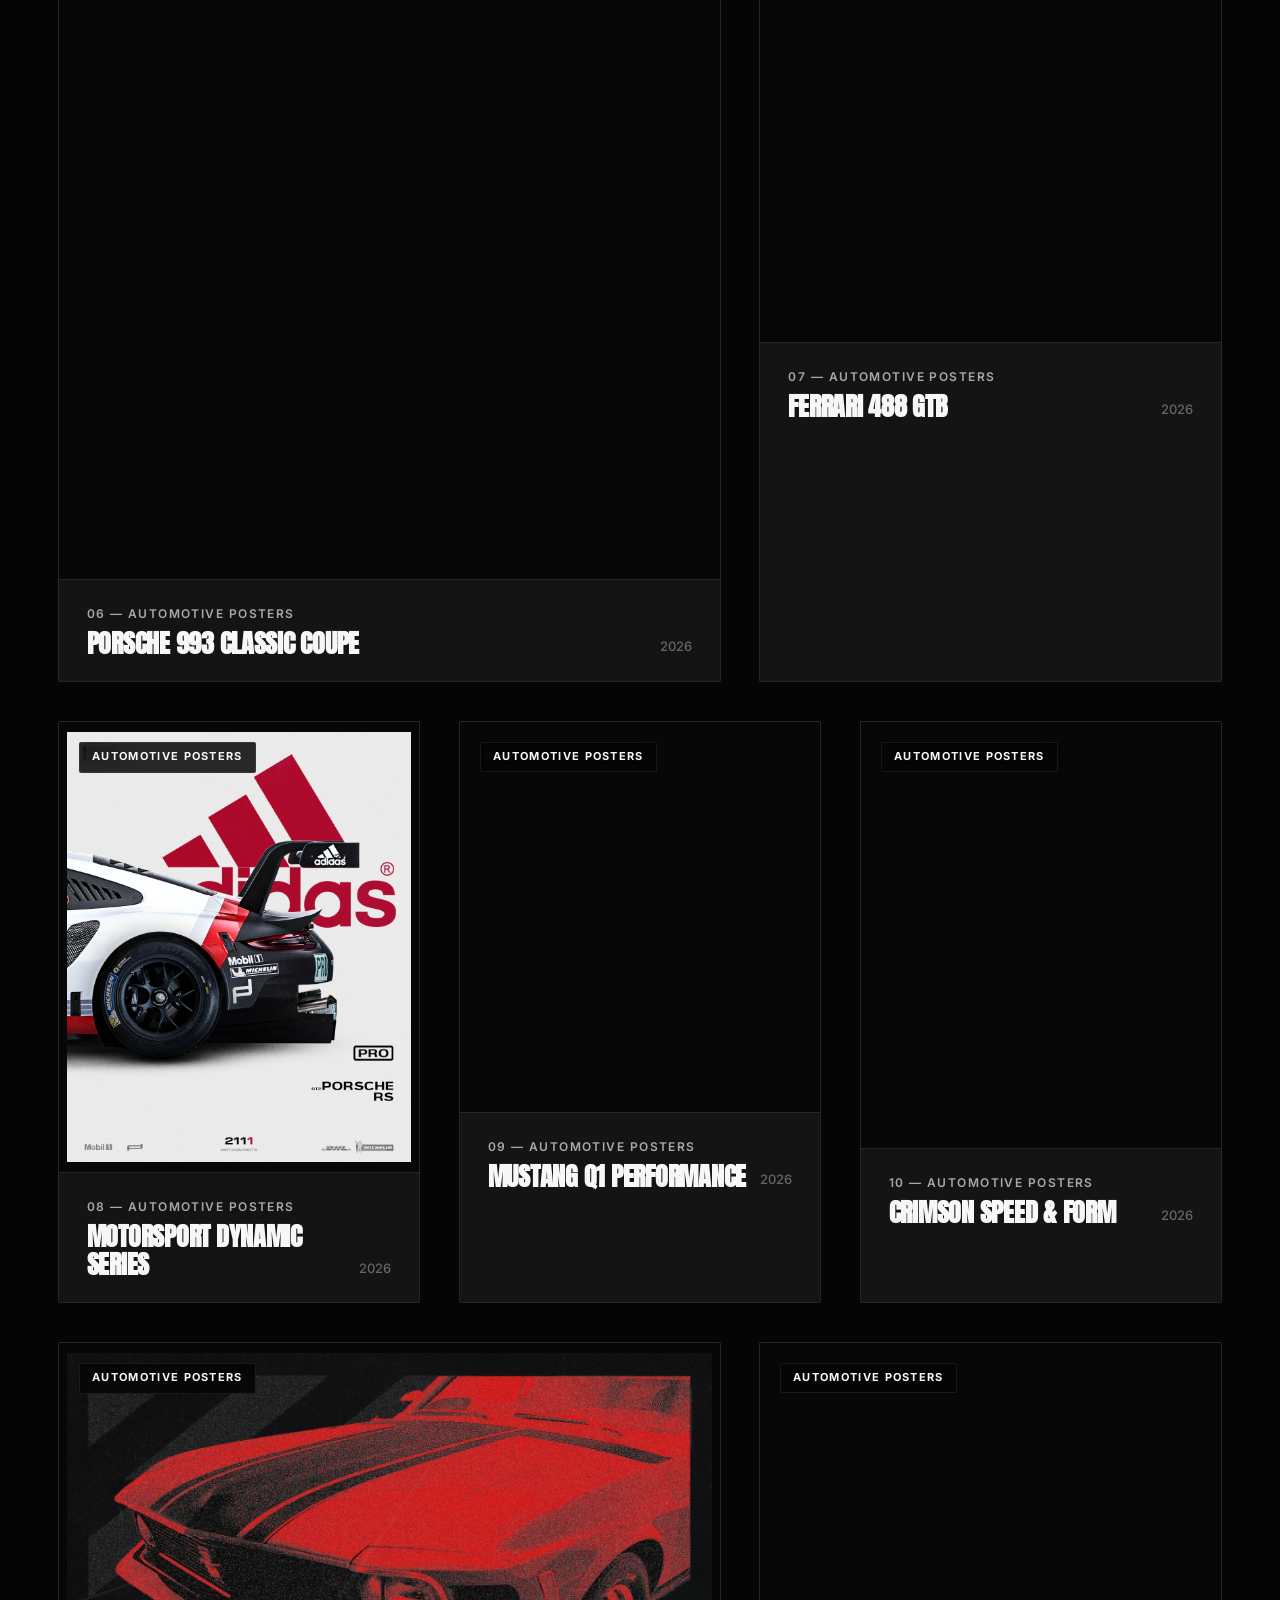
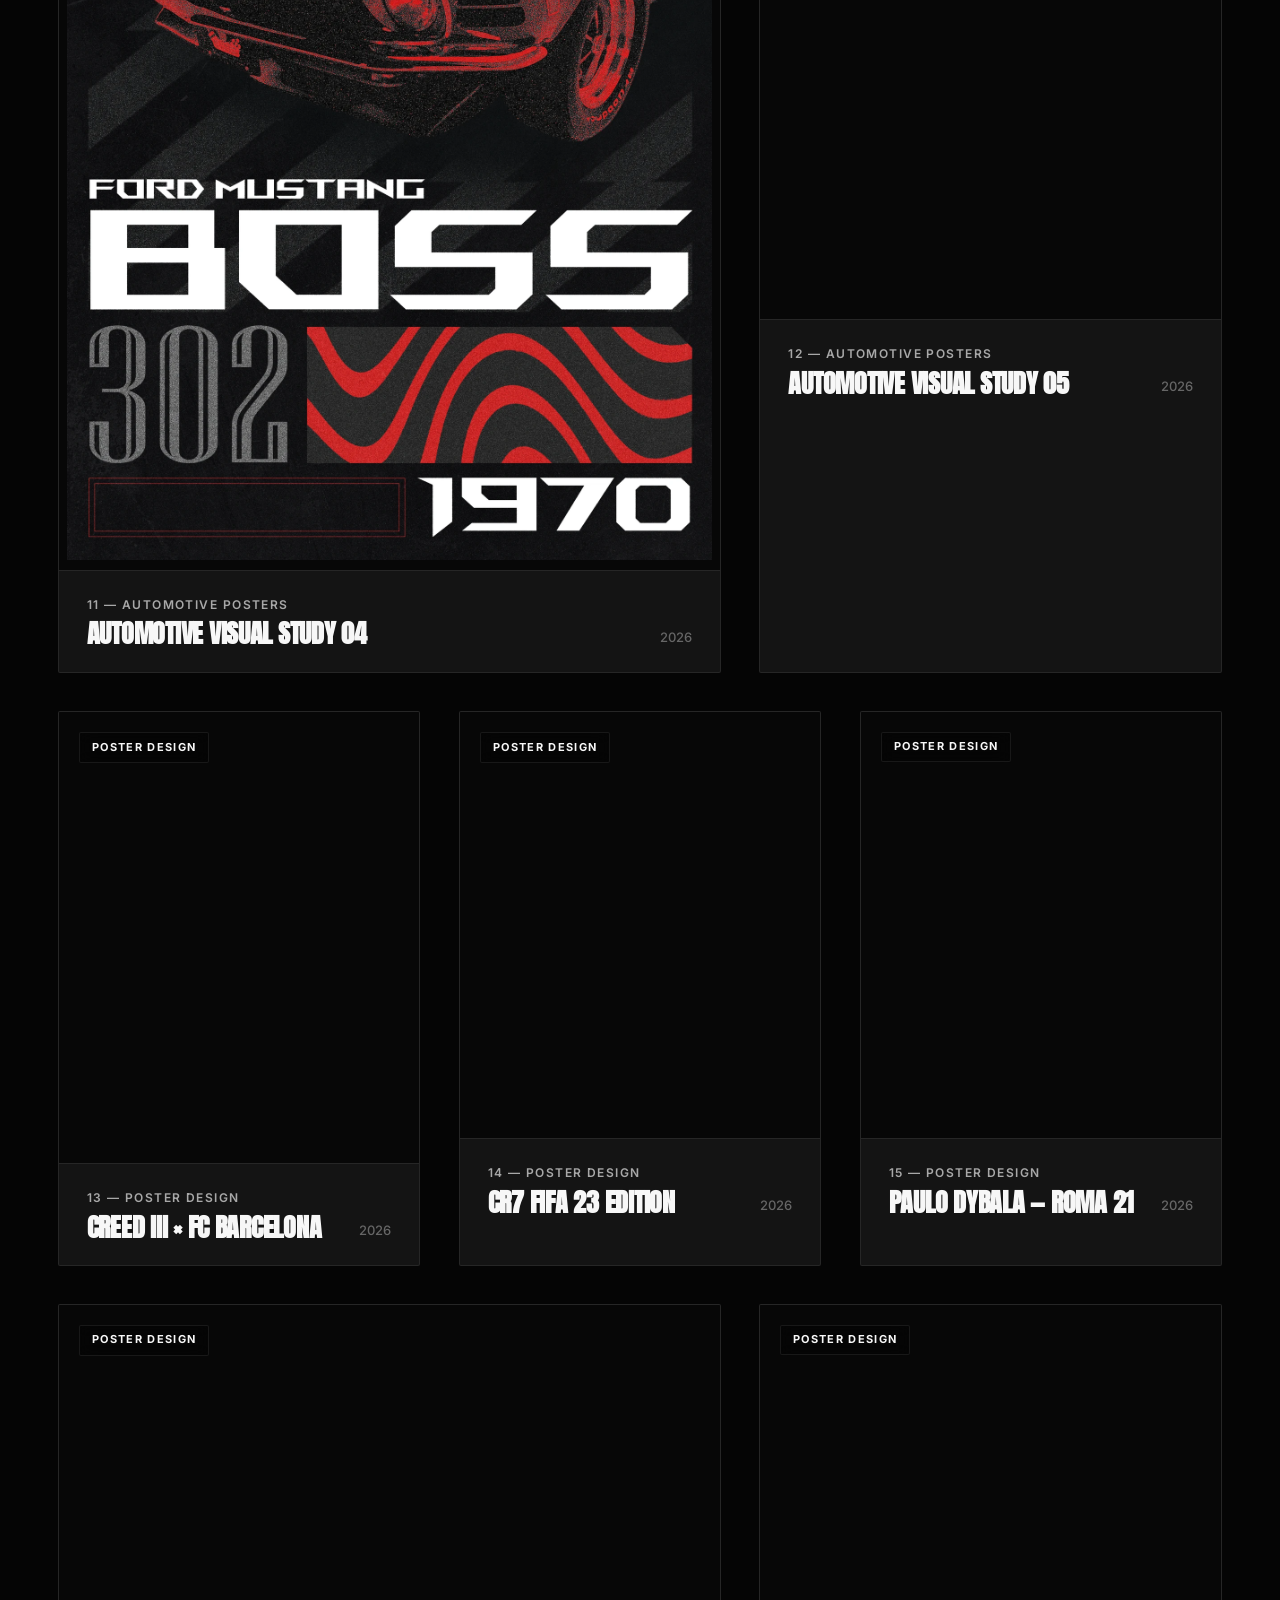
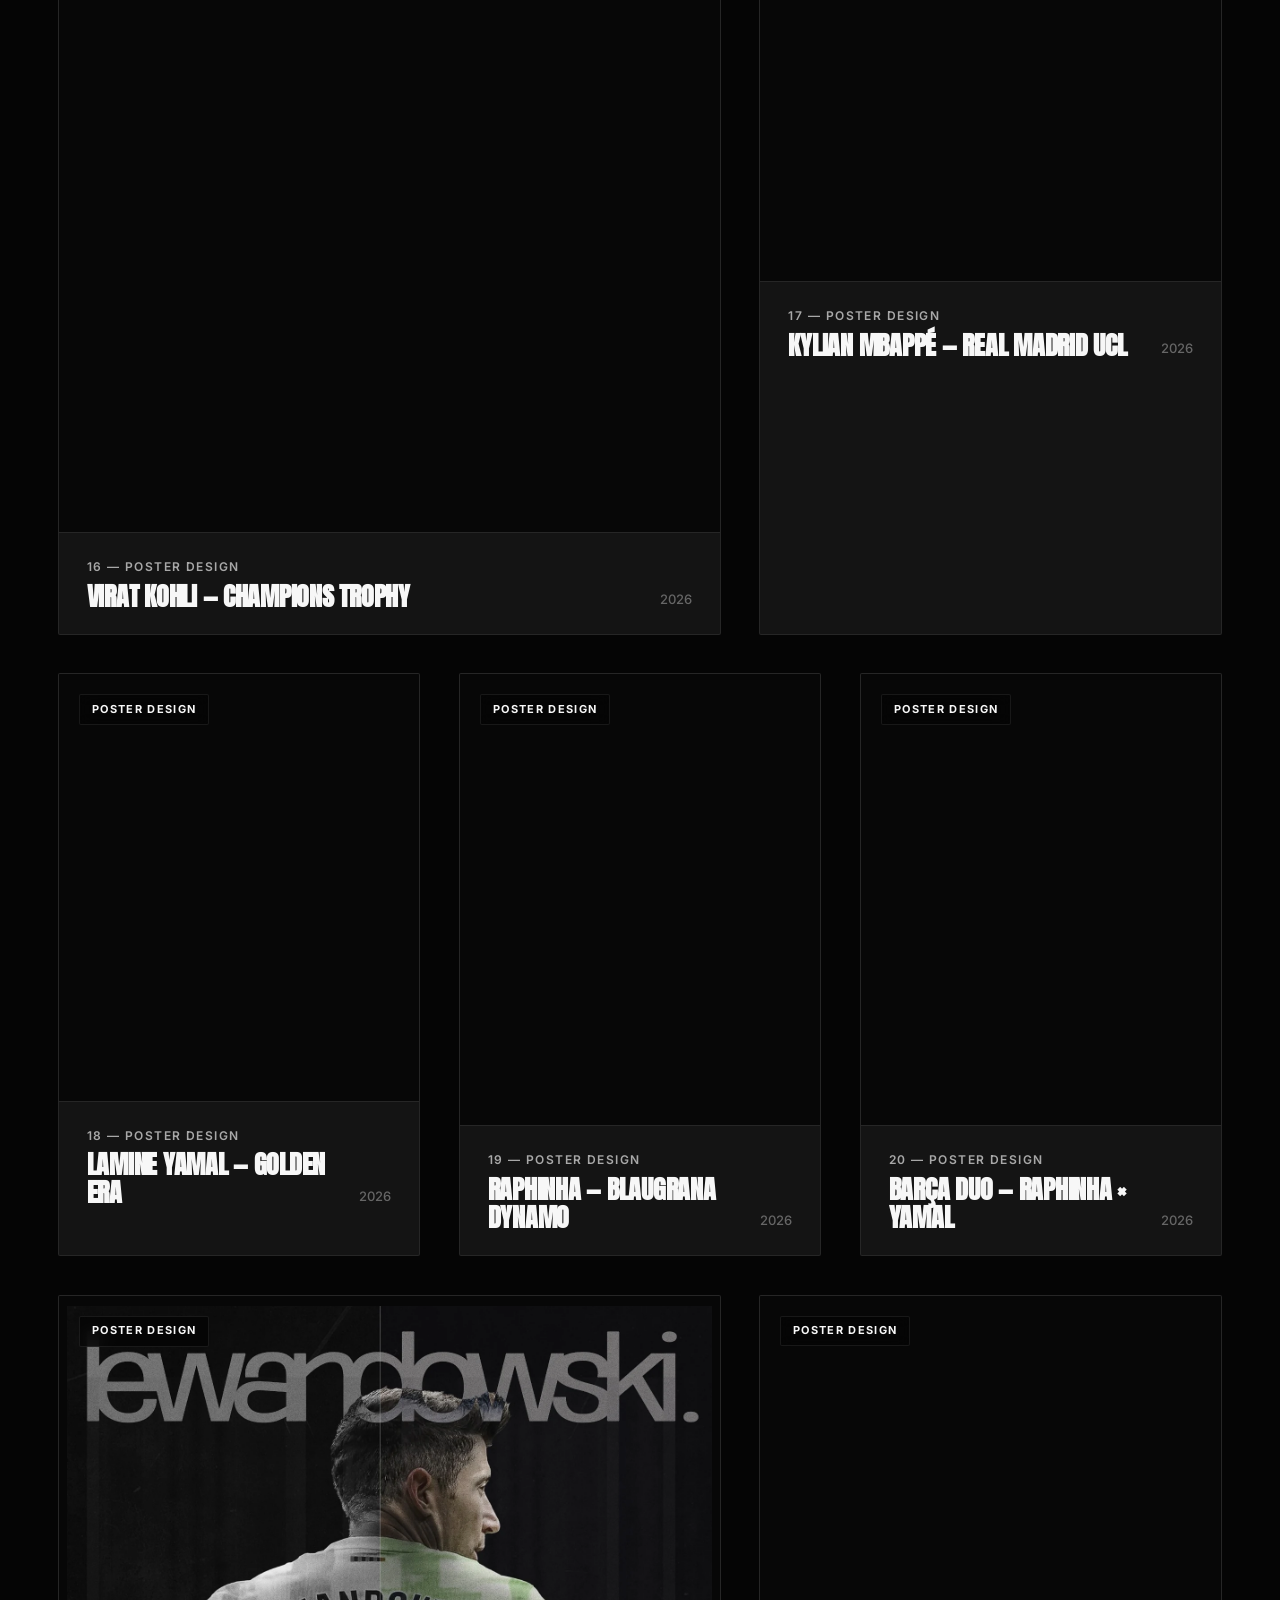
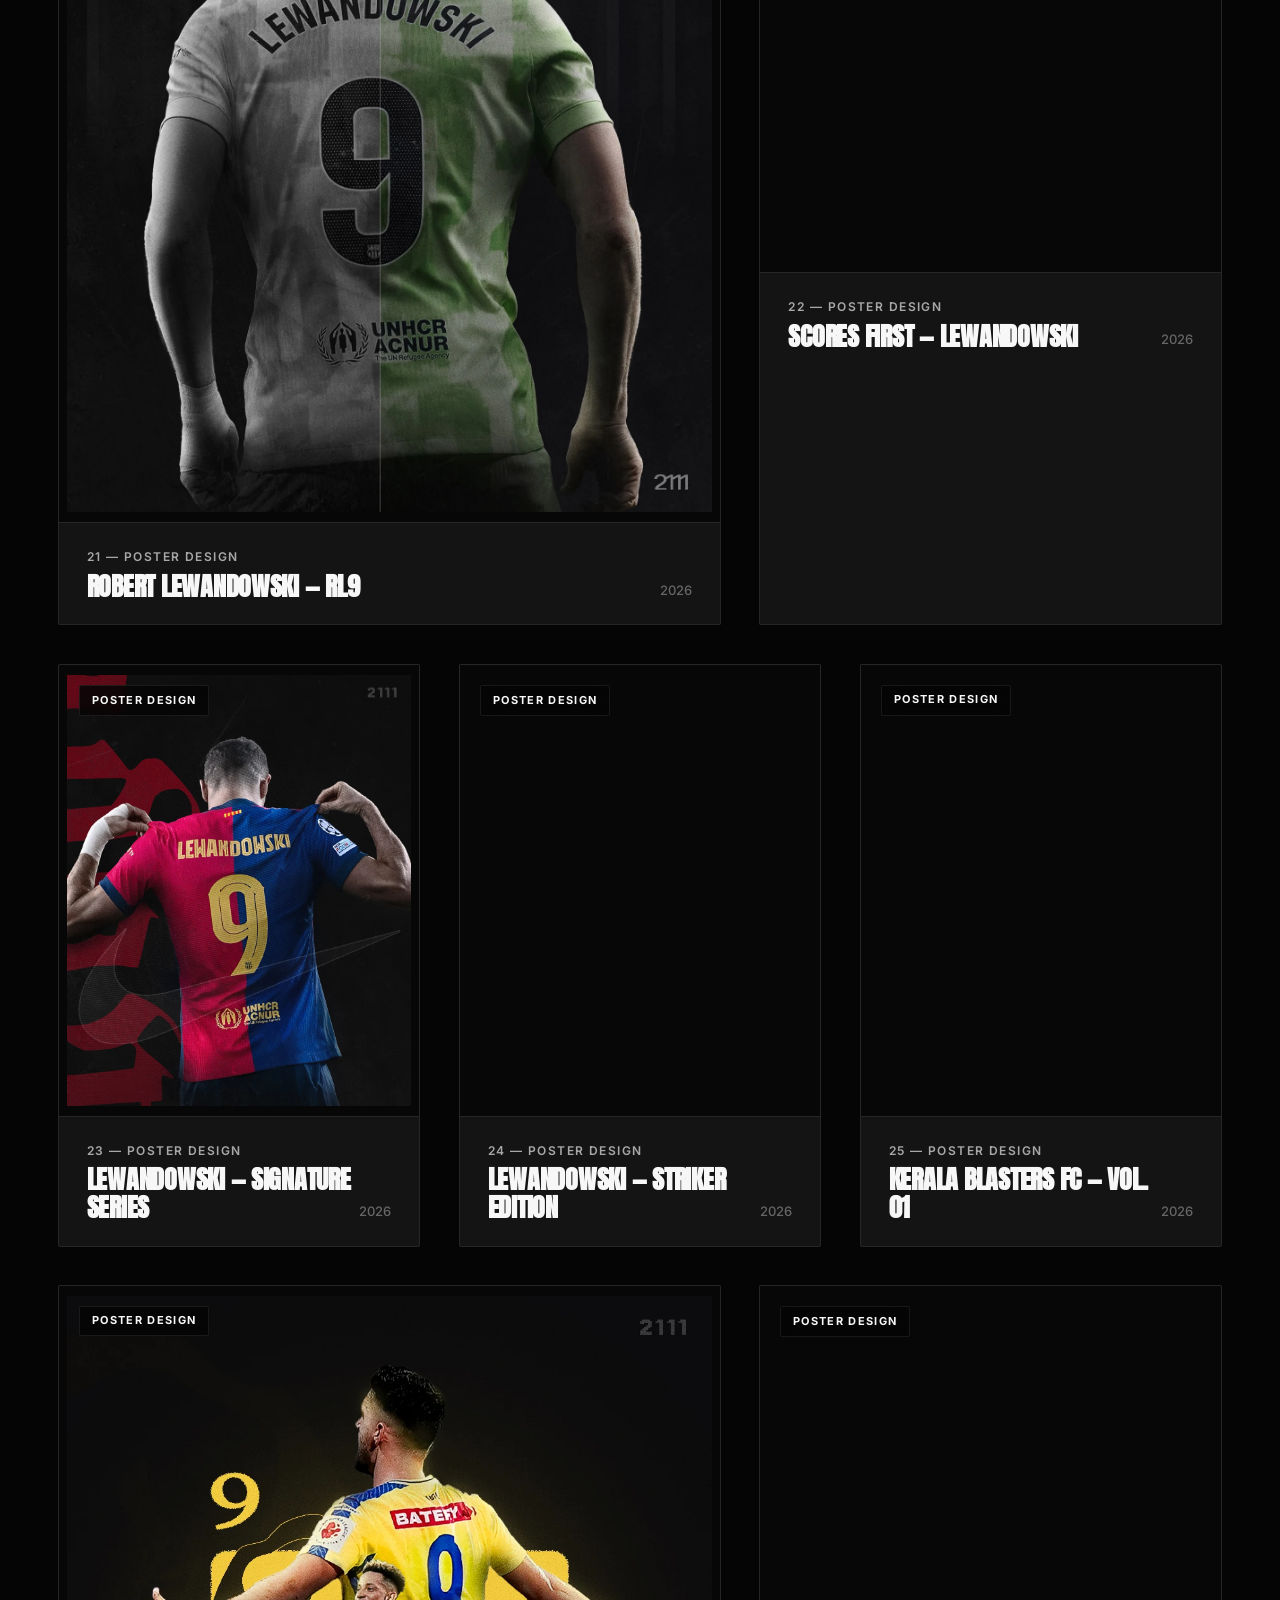
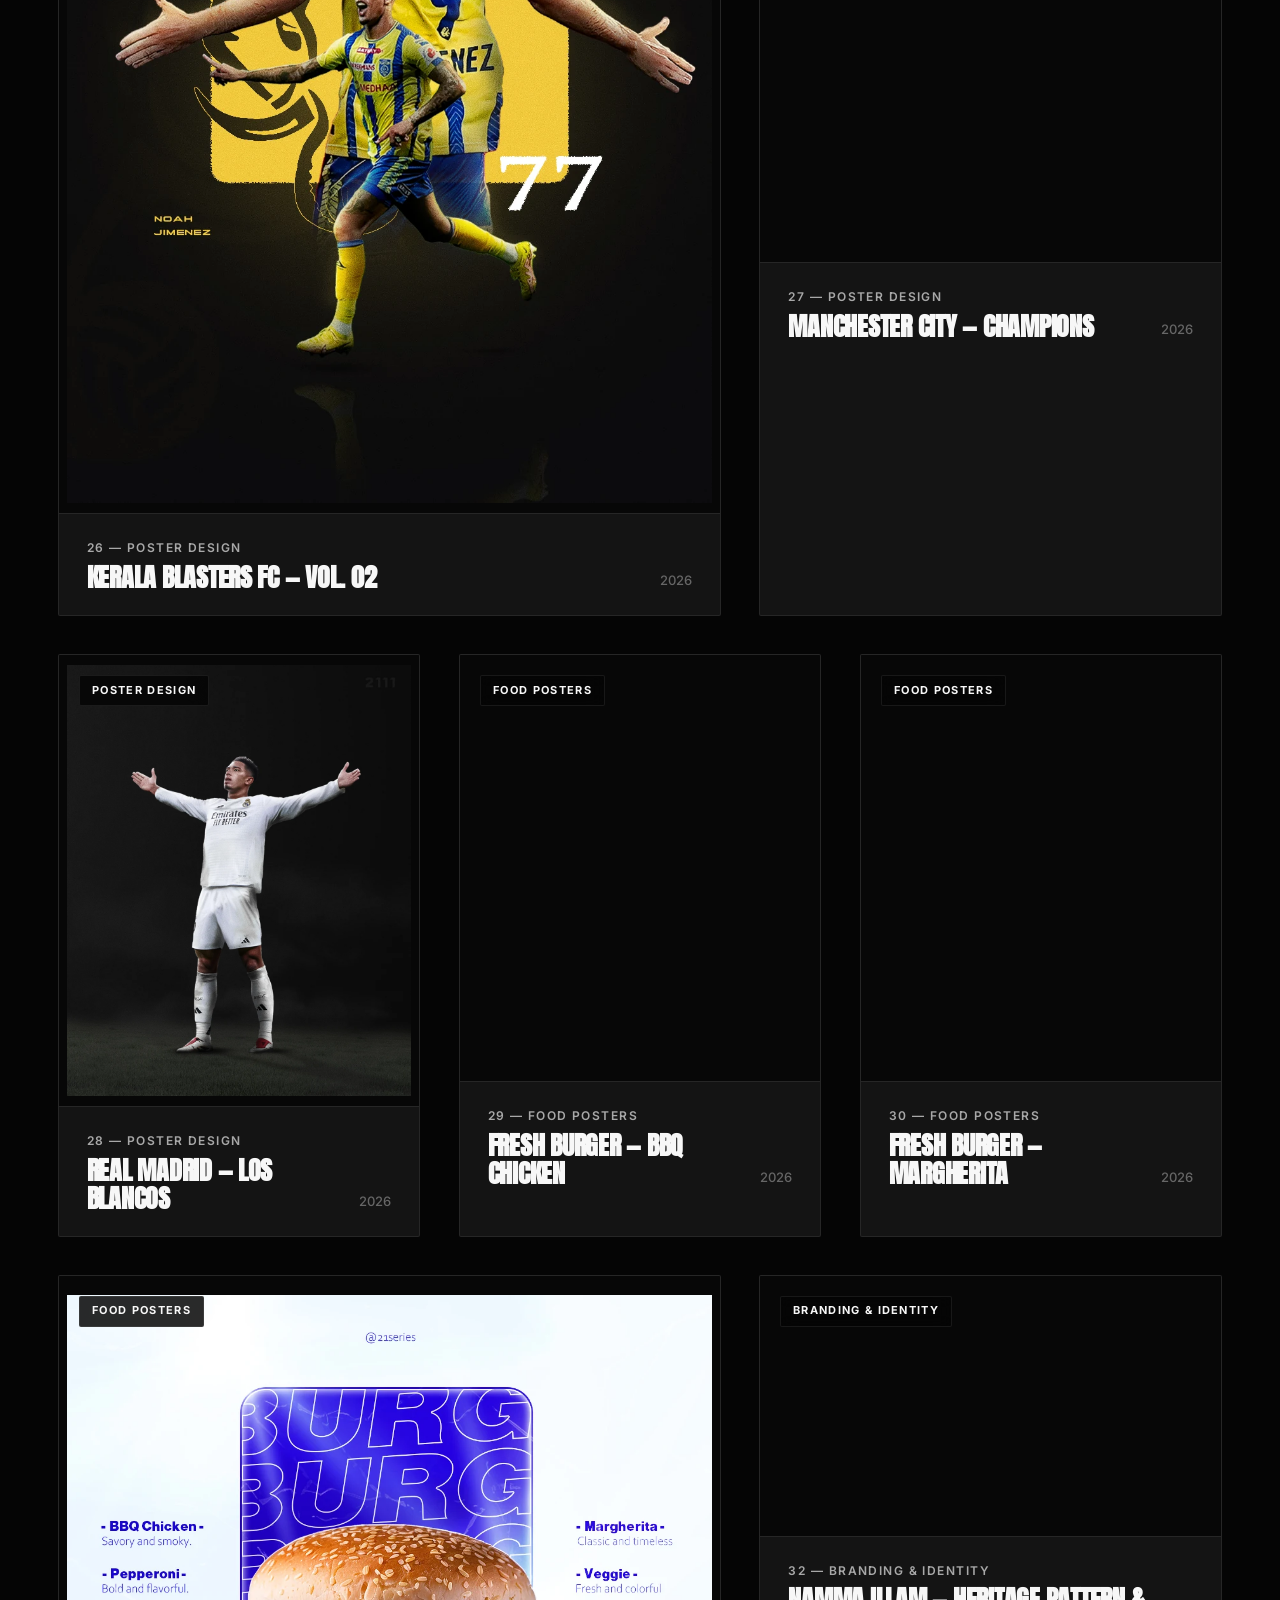
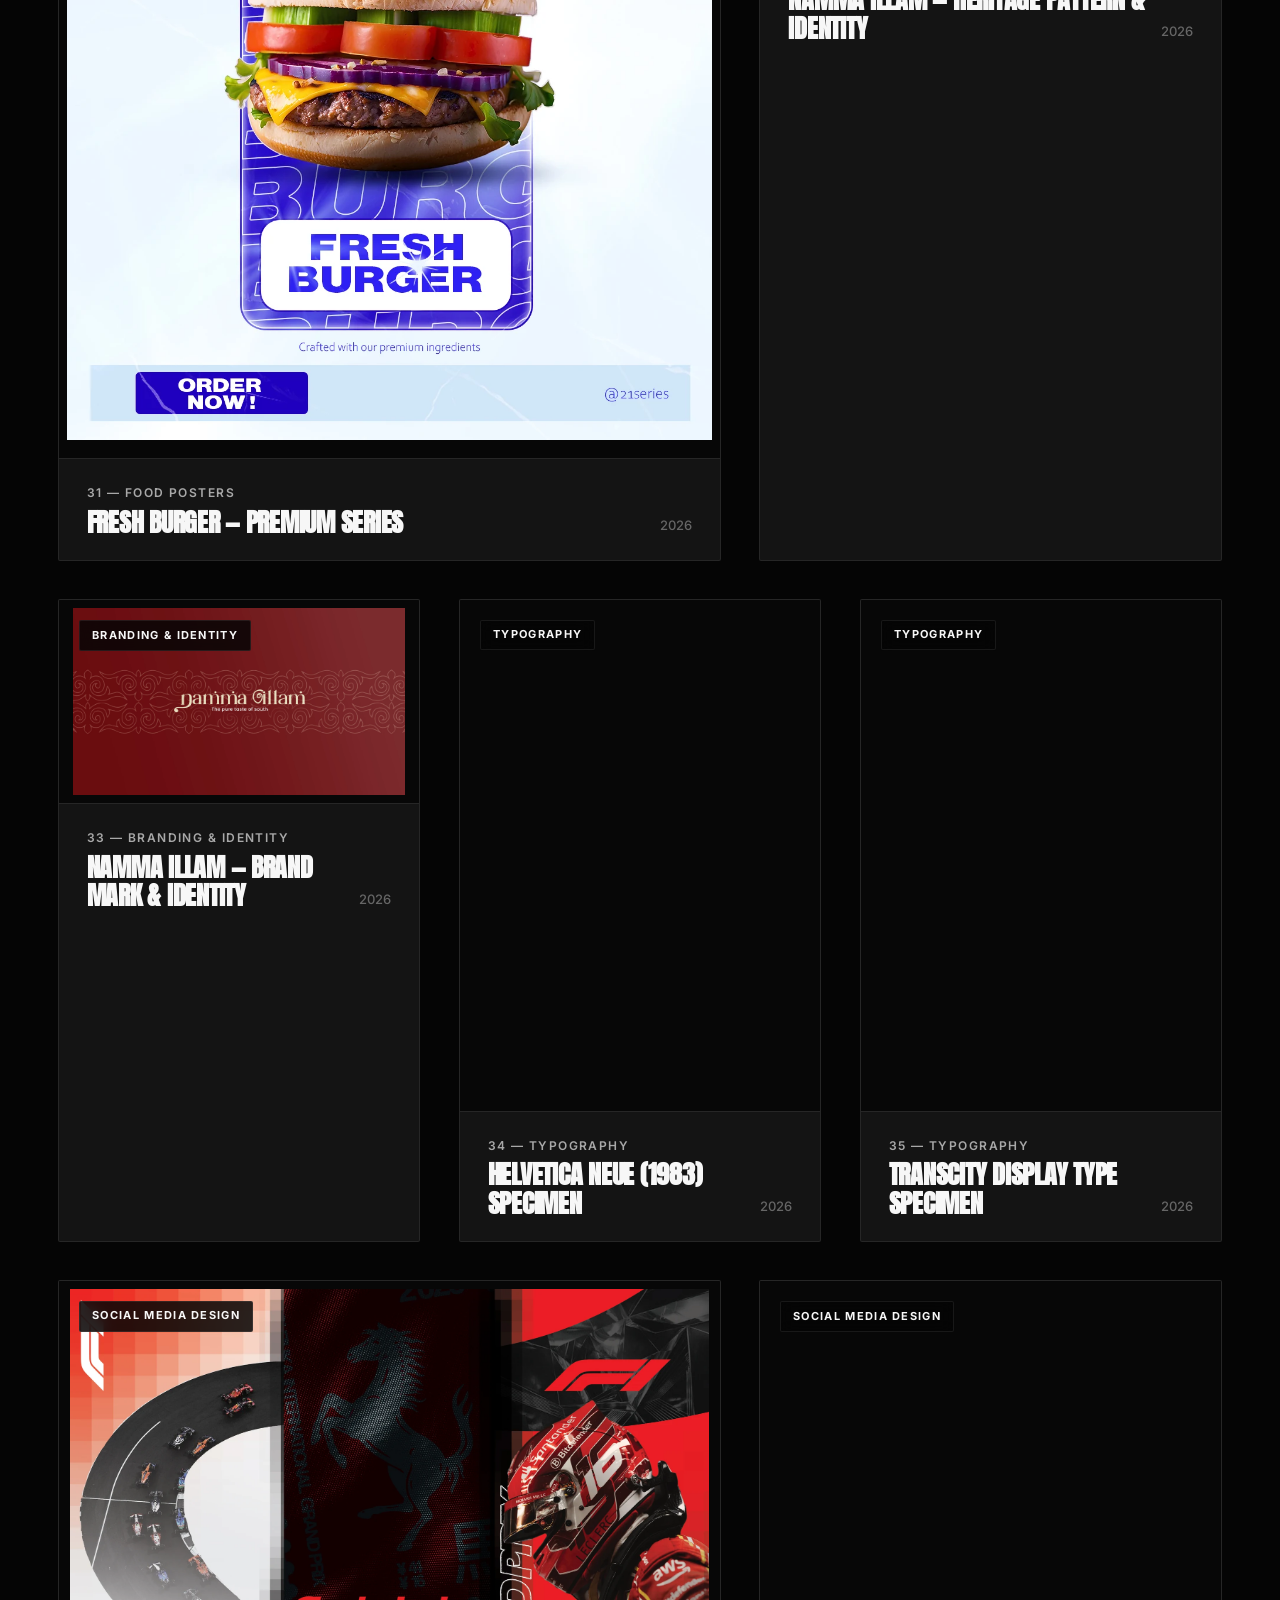
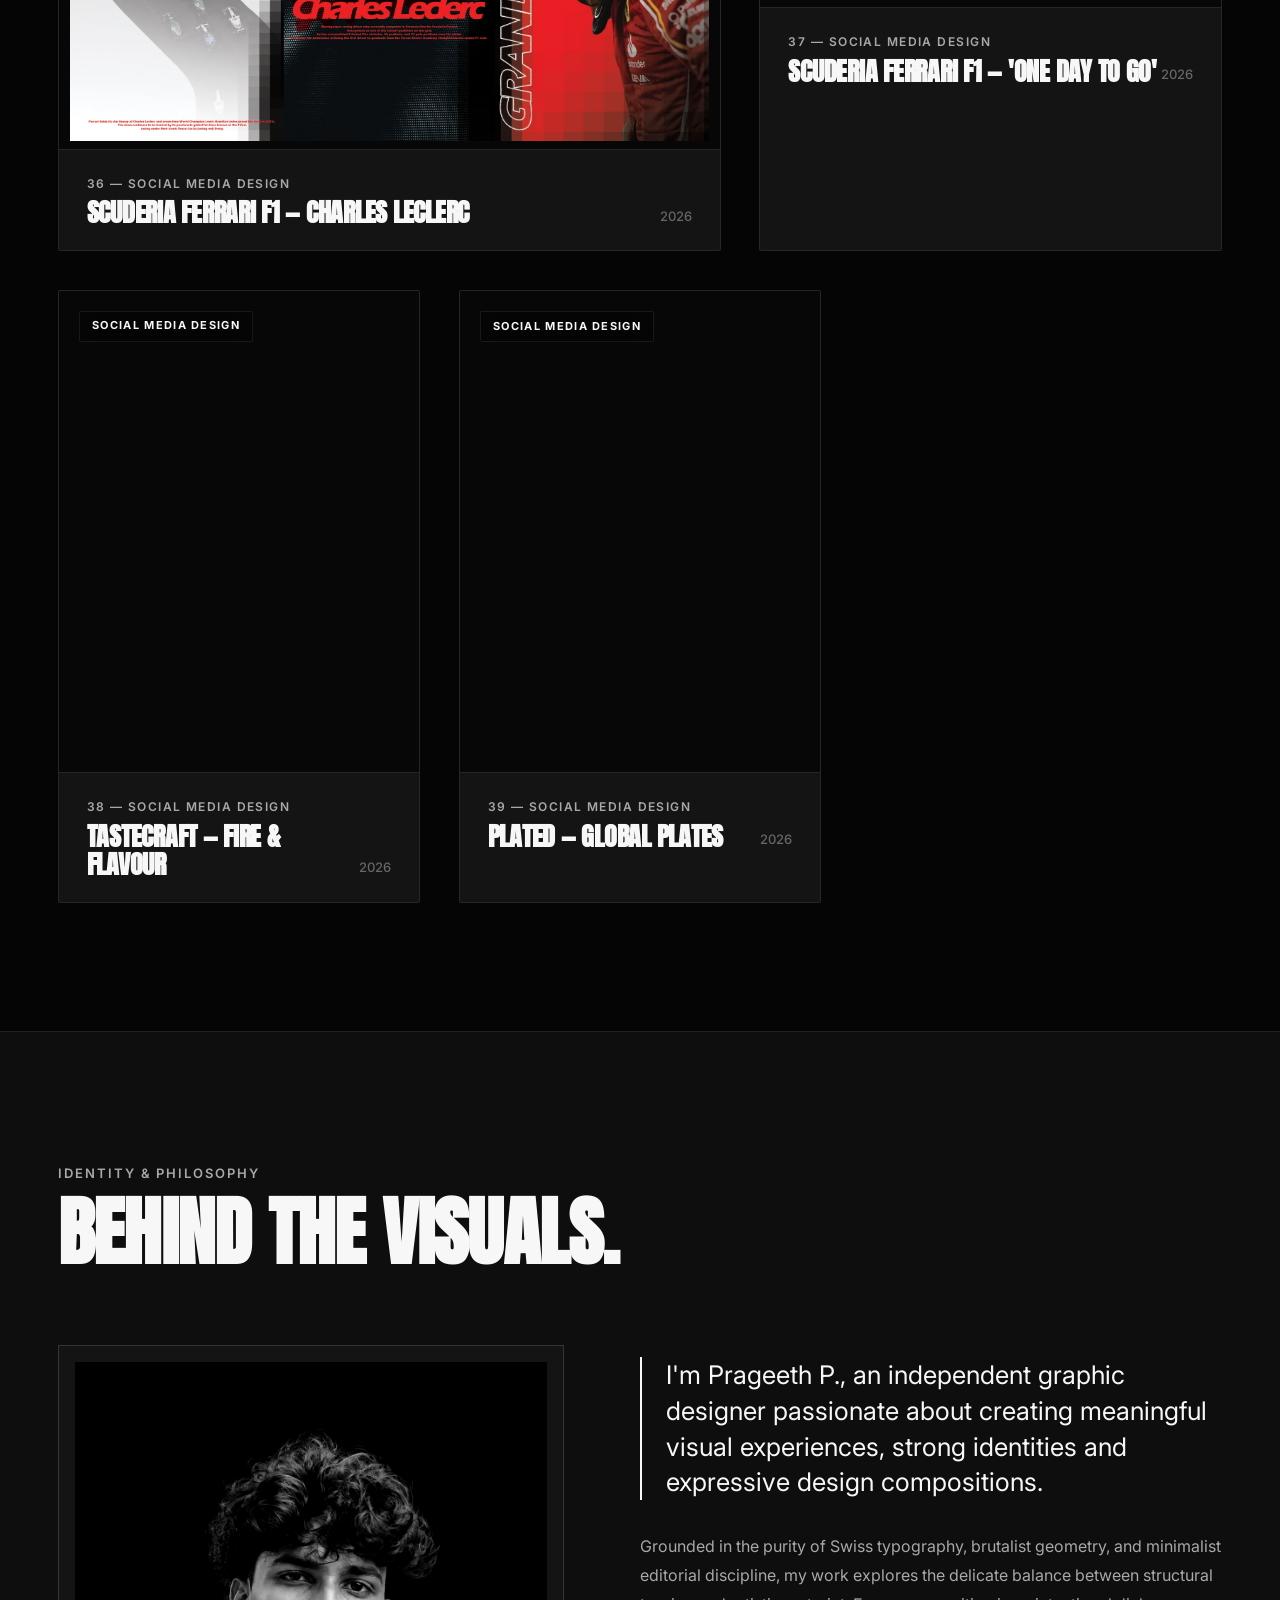
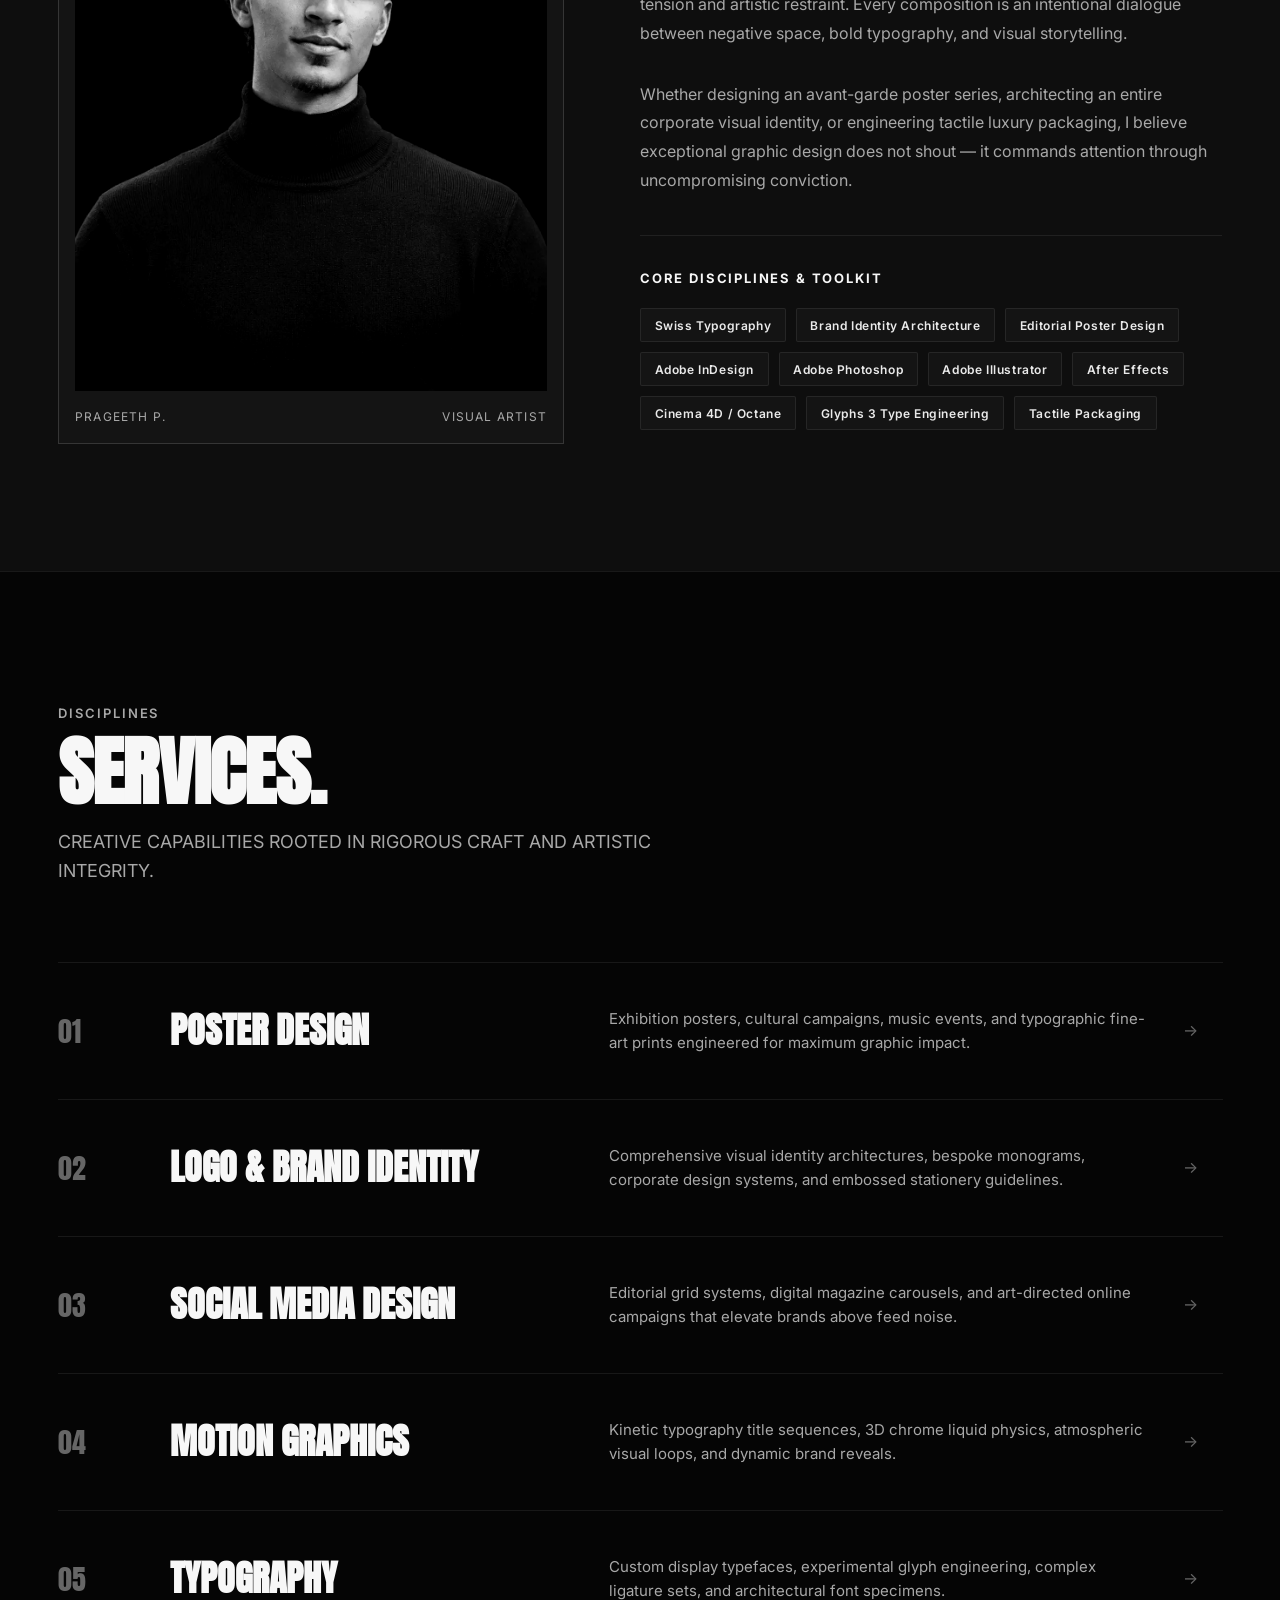
==== commit 8ef622f4: "chore: remove Behance references and keep Instagram as primary social channel" ====
--- a/index.html
+++ b/index.html
@@ -308,20 +308,13 @@
 
       <!-- Hero Bottom Elements Bar -->
       <div class="hero-bottom-bar">
-        <!-- Left: Instagram & Behance Links -->
+        <!-- Left: Instagram Link -->
         <div class="hero-socials">
           <a href="https://www.instagram.com/21.seriesss?exln=NjB3azhsbWUydTZt" target="_blank" rel="noopener noreferrer" class="hero-social-link" aria-label="Prageeth P. on Instagram (@21.seriesss)">
             <svg class="social-svg-ig" viewBox="0 0 24 24" width="20" height="20" fill="none" stroke="currentColor" stroke-width="1.8" stroke-linecap="round" stroke-linejoin="round">
               <rect x="2.5" y="2.5" width="19" height="19" rx="5" ry="5"></rect>
               <circle cx="12" cy="12" r="4.2"></circle>
               <circle cx="17.5" cy="6.5" r="1" fill="currentColor"></circle>
-            </svg>
-          </a>
-          <span class="social-divider" aria-hidden="true">|</span>
-          <a href="https://behance.net/[BEHANCE_URL]" target="_blank" rel="noopener noreferrer" class="hero-social-link" aria-label="Prageeth P. on Behance">
-            <!-- Behance Exact Wordmark Glyphs -->
-            <svg class="social-svg-be" viewBox="0 0 24 24" width="22" height="22" fill="currentColor">
-              <path d="M7.8 13.5c.3 0 .6-.04.8-.13.2-.09.4-.21.5-.38.1-.17.2-.37.2-.59 0-.33-.09-.6-.27-.8-.18-.2-.44-.3-.79-.3H5.8v2.2h2zm-.2-3.8c.3 0 .5-.04.7-.12.2-.08.3-.19.4-.33.1-.14.1-.31.1-.5 0-.27-.08-.49-.24-.64-.16-.15-.4-.23-.71-.23H5.8v1.82h1.8zM4 6.2h3.9c.7 0 1.3.1 1.8.31.5.21.9.52 1.2.91.3.39.4.87.4 1.43 0 .47-.1.88-.3 1.22-.2.34-.5.62-.8.82.5.18.9.47 1.2.86.3.39.4.87.4 1.45 0 .62-.1 1.16-.4 1.62-.3.46-.7.82-1.3 1.07-.6.25-1.2.37-2 .37H4V6.2zm13.1 5.3c-.3 0-.6.06-.8.19-.2.13-.4.32-.5.56-.1.24-.1.54-.1.89h2.9c0-.52-.1-.93-.4-1.21-.3-.28-.7-.43-1.1-.43zm-.1-1.6c.9 0 1.7.19 2.3.56.6.37 1.1.9 1.4 1.58.3.68.5 1.48.5 2.41 0 .22 0 .43-.03.63H14.1c.04.57.22 1.01.55 1.32.33.31.78.47 1.34.47.45 0 .84-.09 1.18-.28.34-.19.58-.46.72-.81l1.45.69c-.32.61-.79 1.08-1.42 1.42-.63.34-1.39.51-2.28.51-.93 0-1.74-.18-2.43-.55-.69-.37-1.22-.9-1.6-1.59-.38-.69-.57-1.53-.57-2.52 0-.96.19-1.8.57-2.5.38-.7.91-1.24 1.59-1.61.68-.37 1.47-.56 2.37-.56zm-1.8-2.6h3.6v1.1h-3.6V7.3z"/>
             </svg>
           </a>
         </div>
--- a/css/style.css
+++ b/css/style.css
@@ -486,24 +486,10 @@
   transform: translateY(-2px);
 }
 
-.social-divider {
-  color: rgba(255, 255, 255, 0.4);
-  font-size: 0.85rem;
-  font-weight: 300;
-  user-select: none;
-  margin-inline: -0.25rem;
-}
-
 .social-svg-ig {
   width: 20px;
   height: 20px;
   stroke: currentColor;
-}
-
-.social-svg-be {
-  width: 22px;
-  height: 22px;
-  fill: currentColor;
 }
 
 .hero-cta-btn {
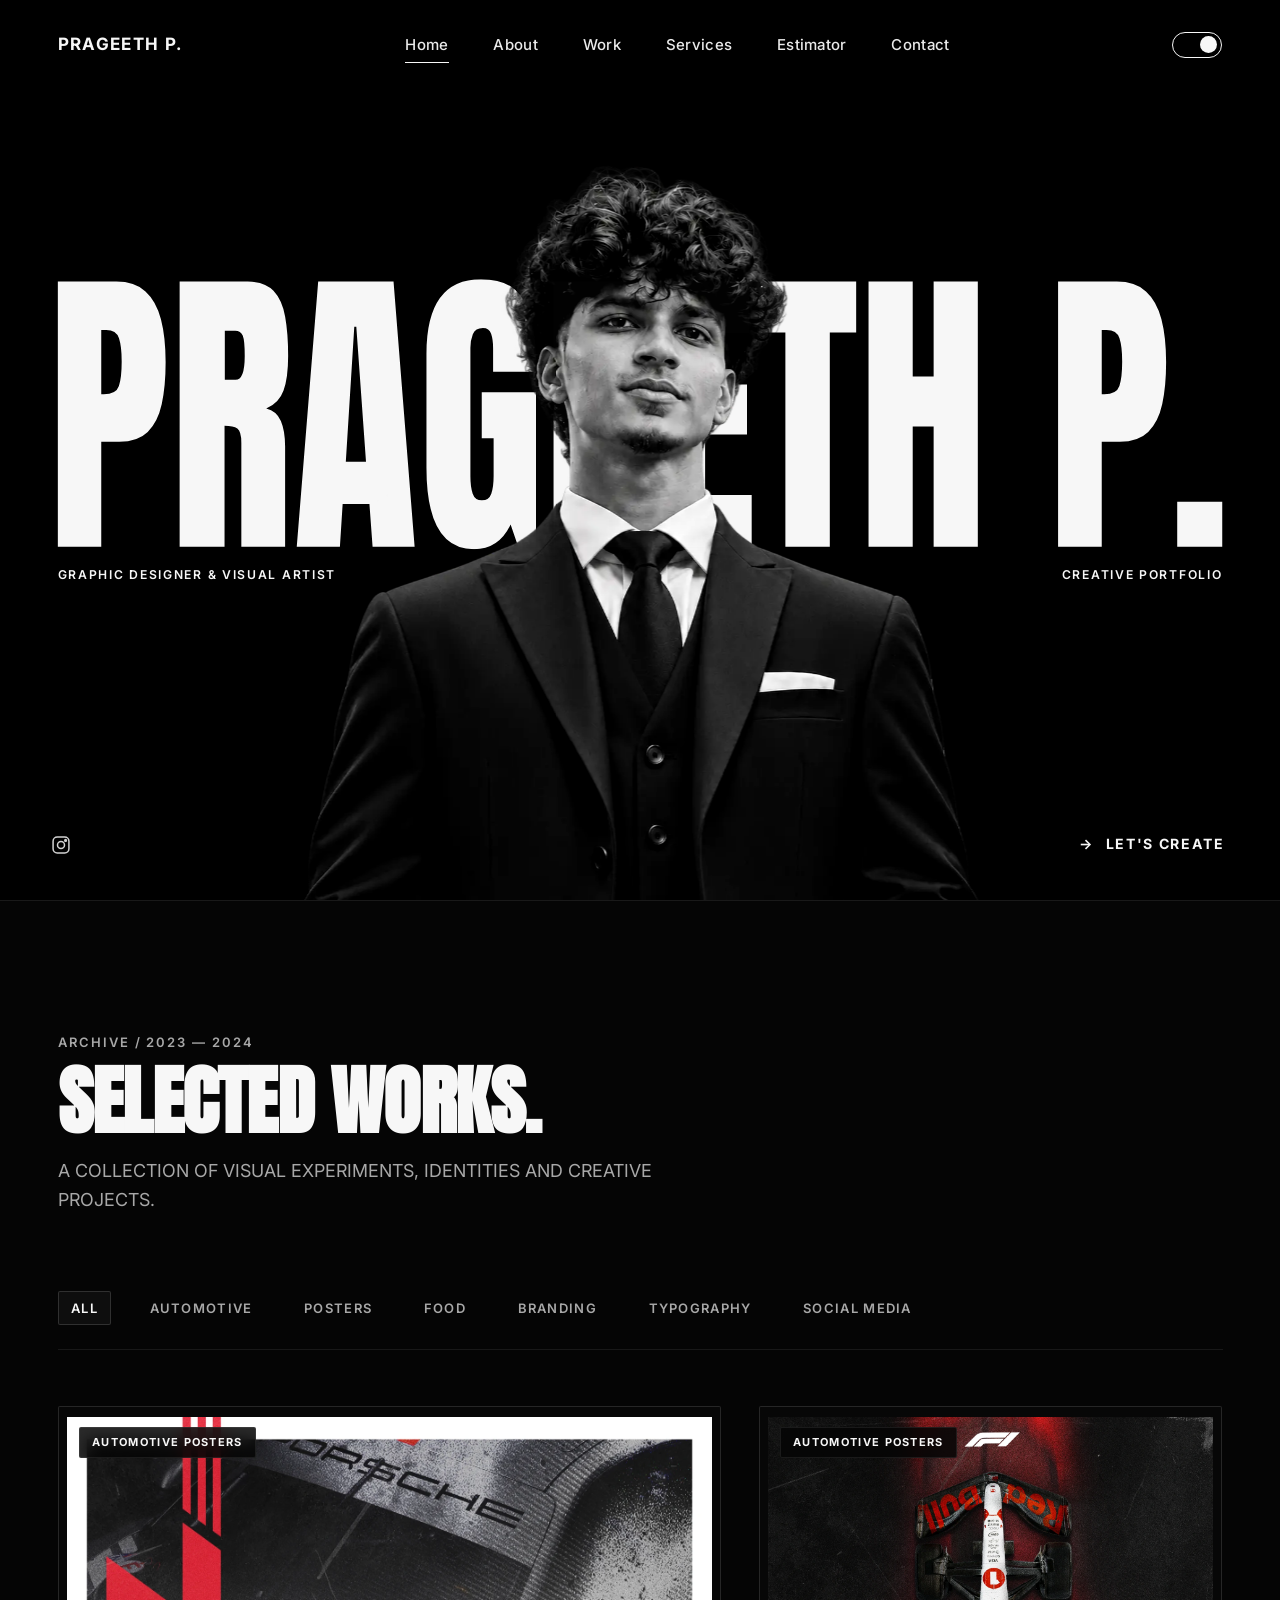
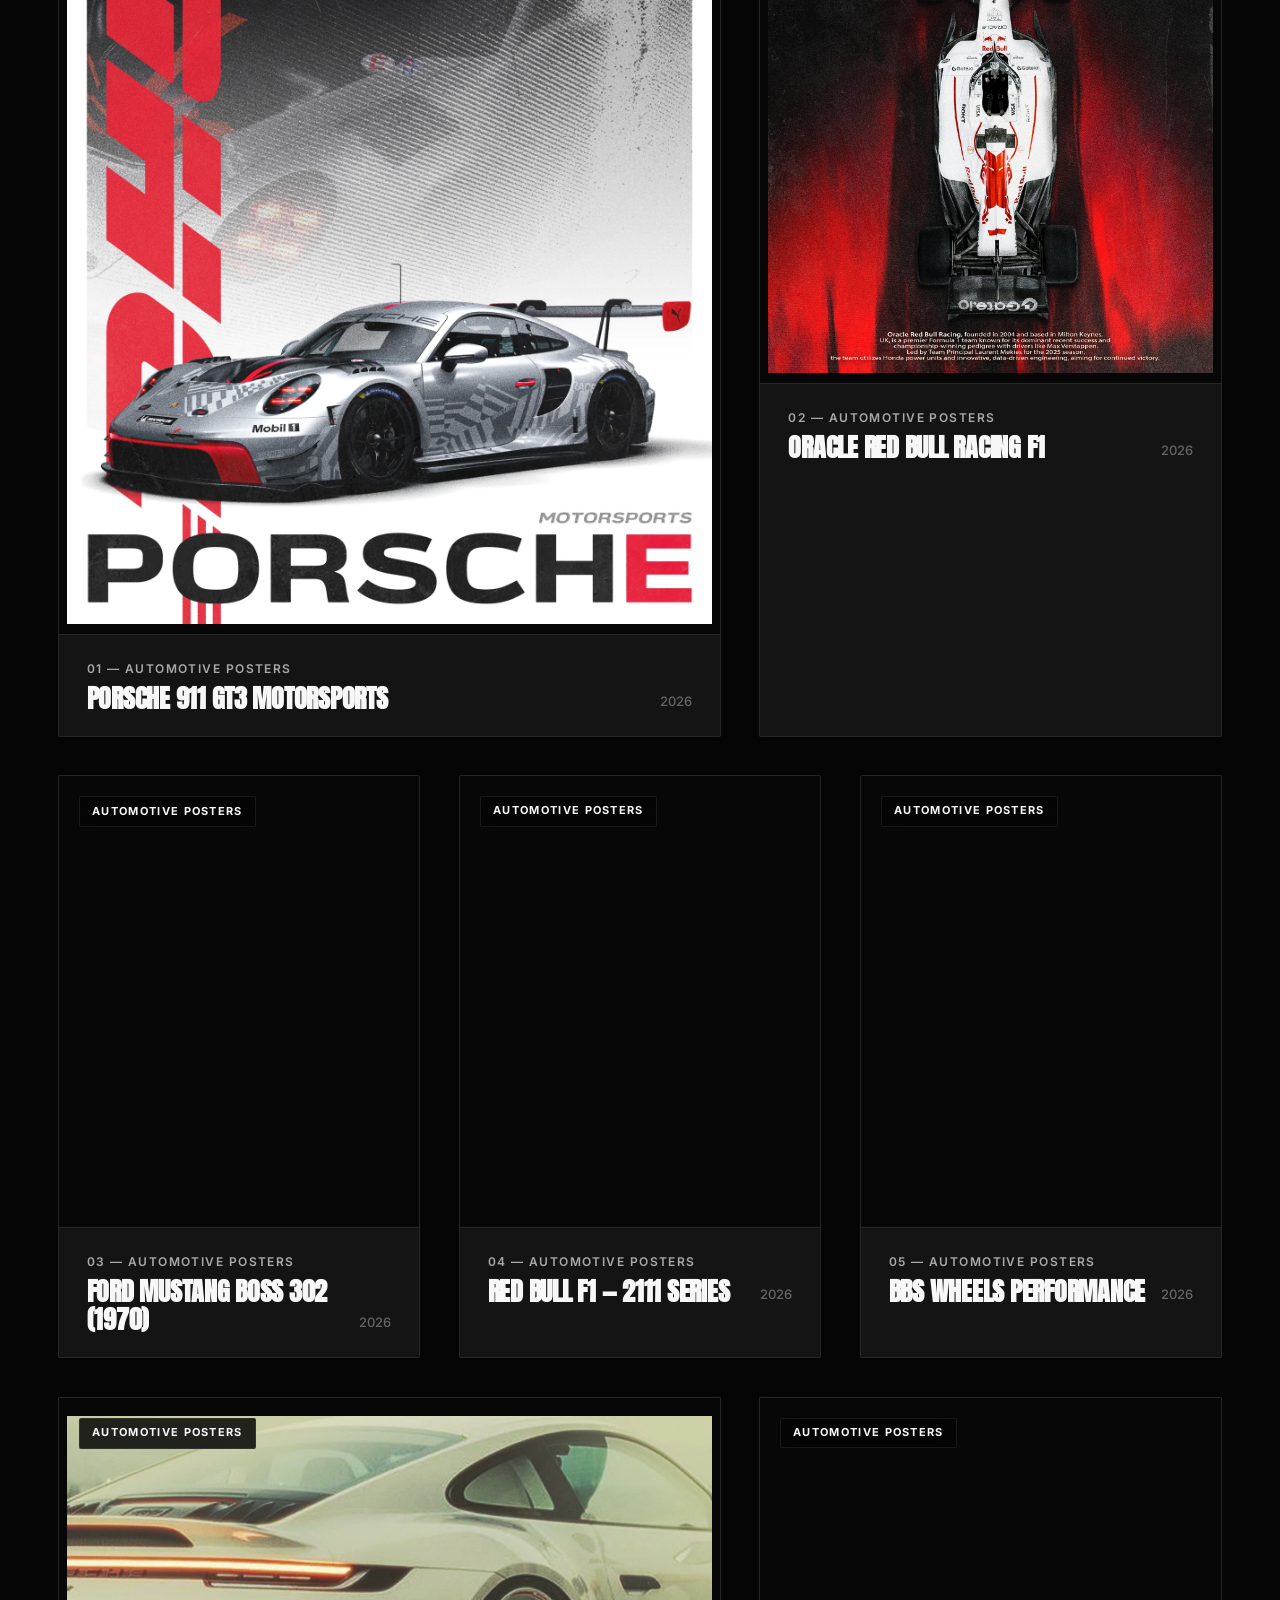
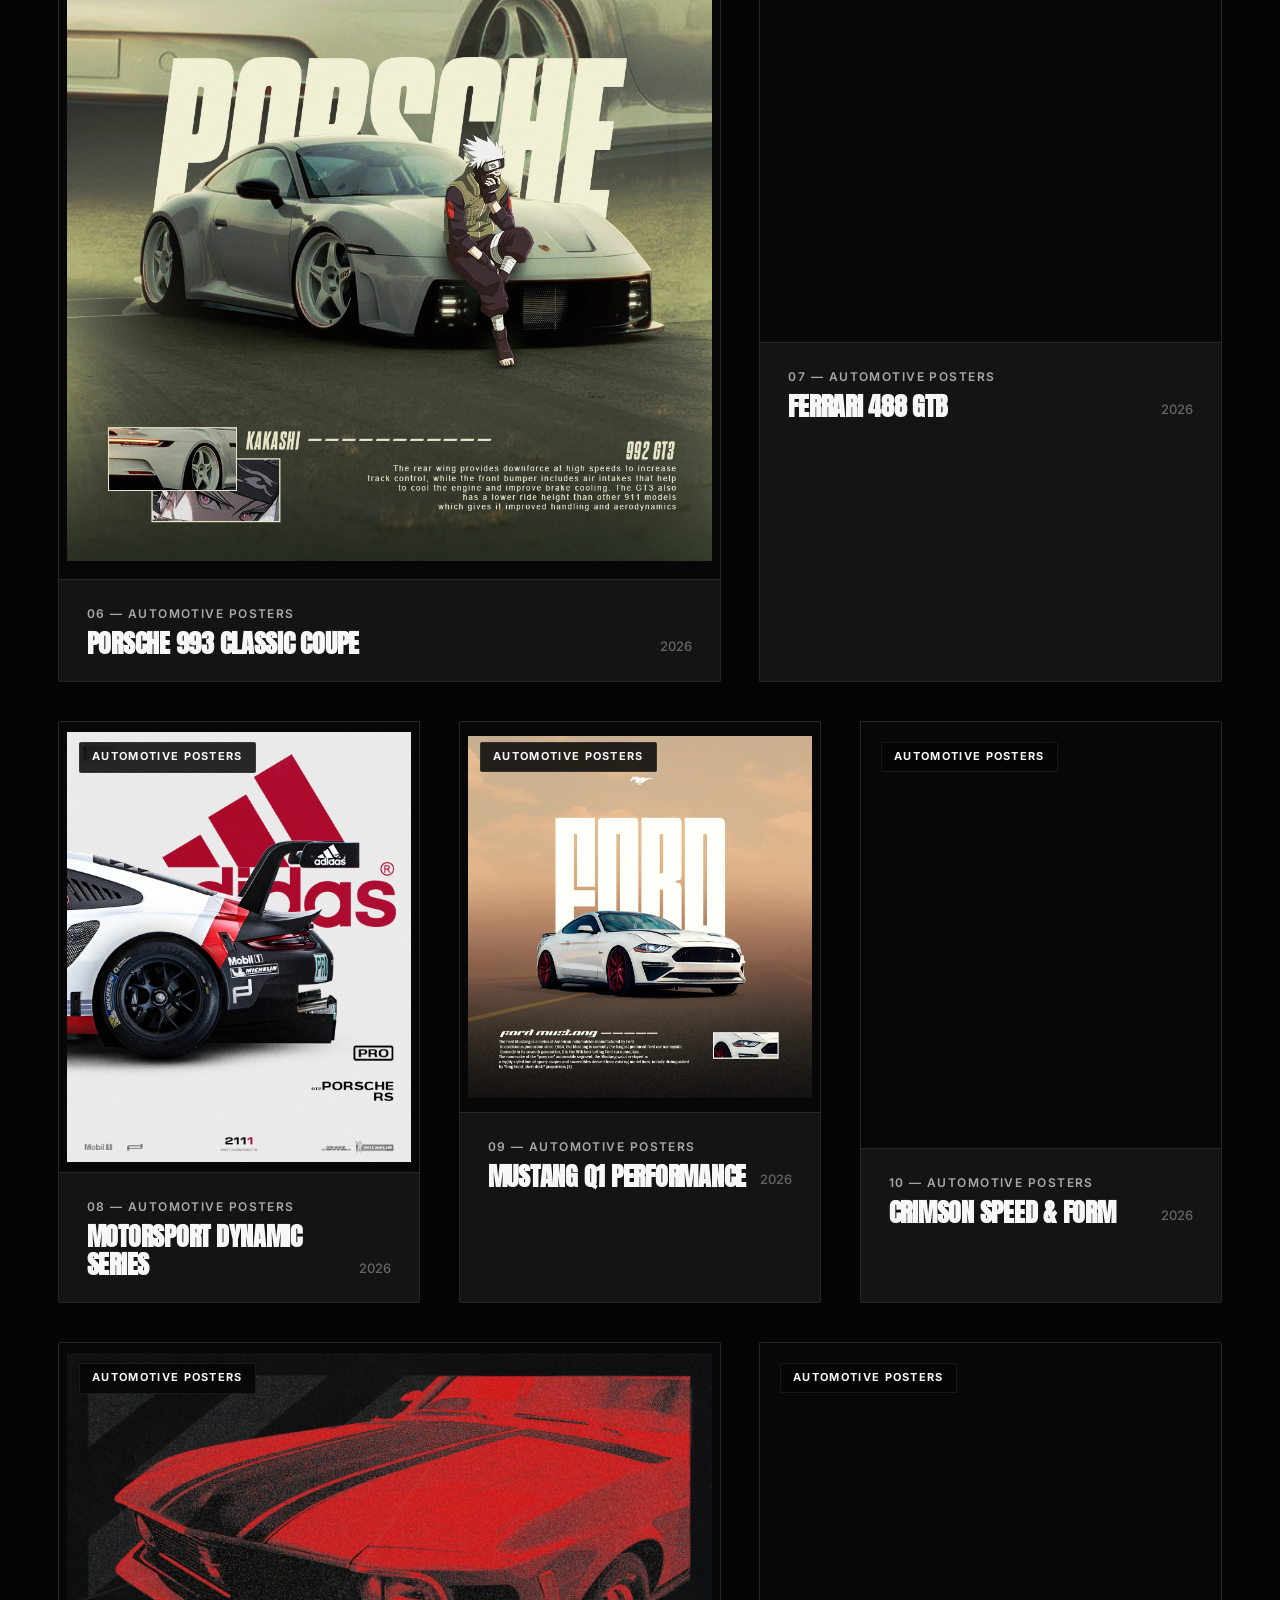
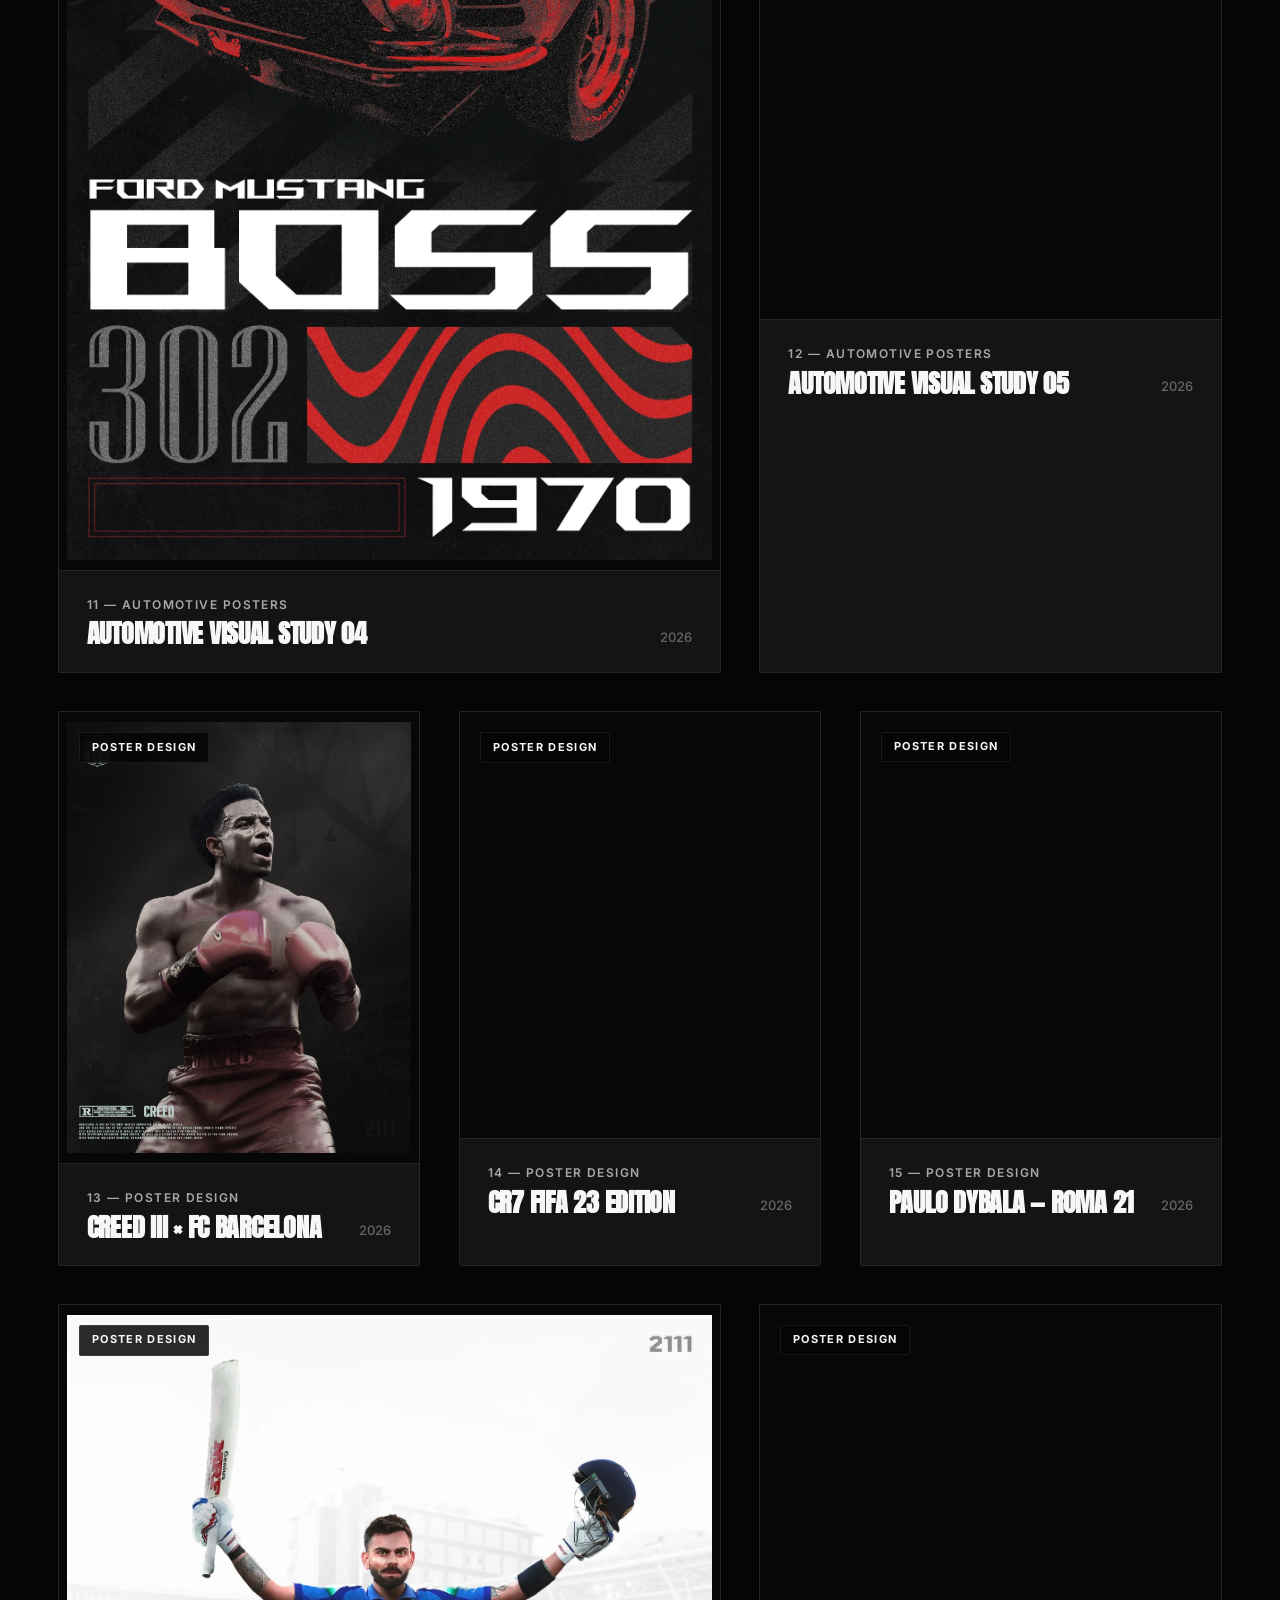
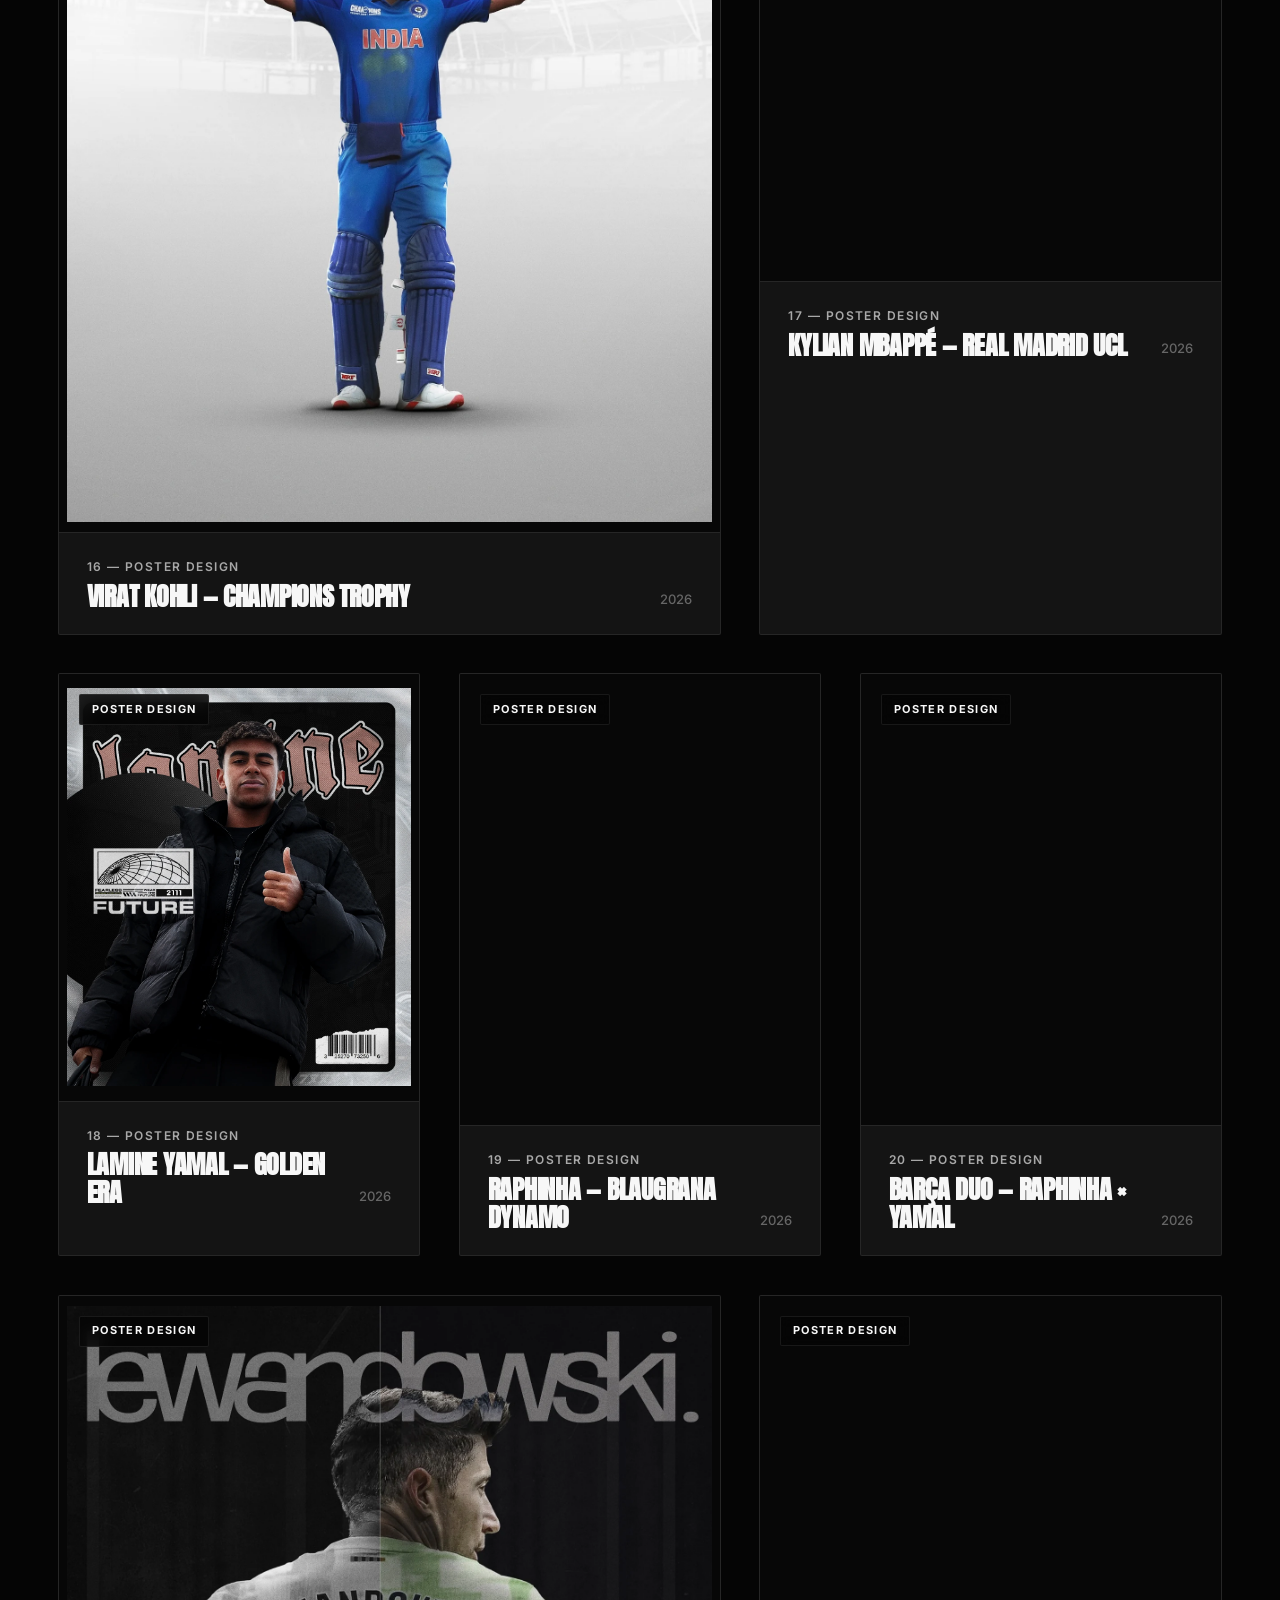
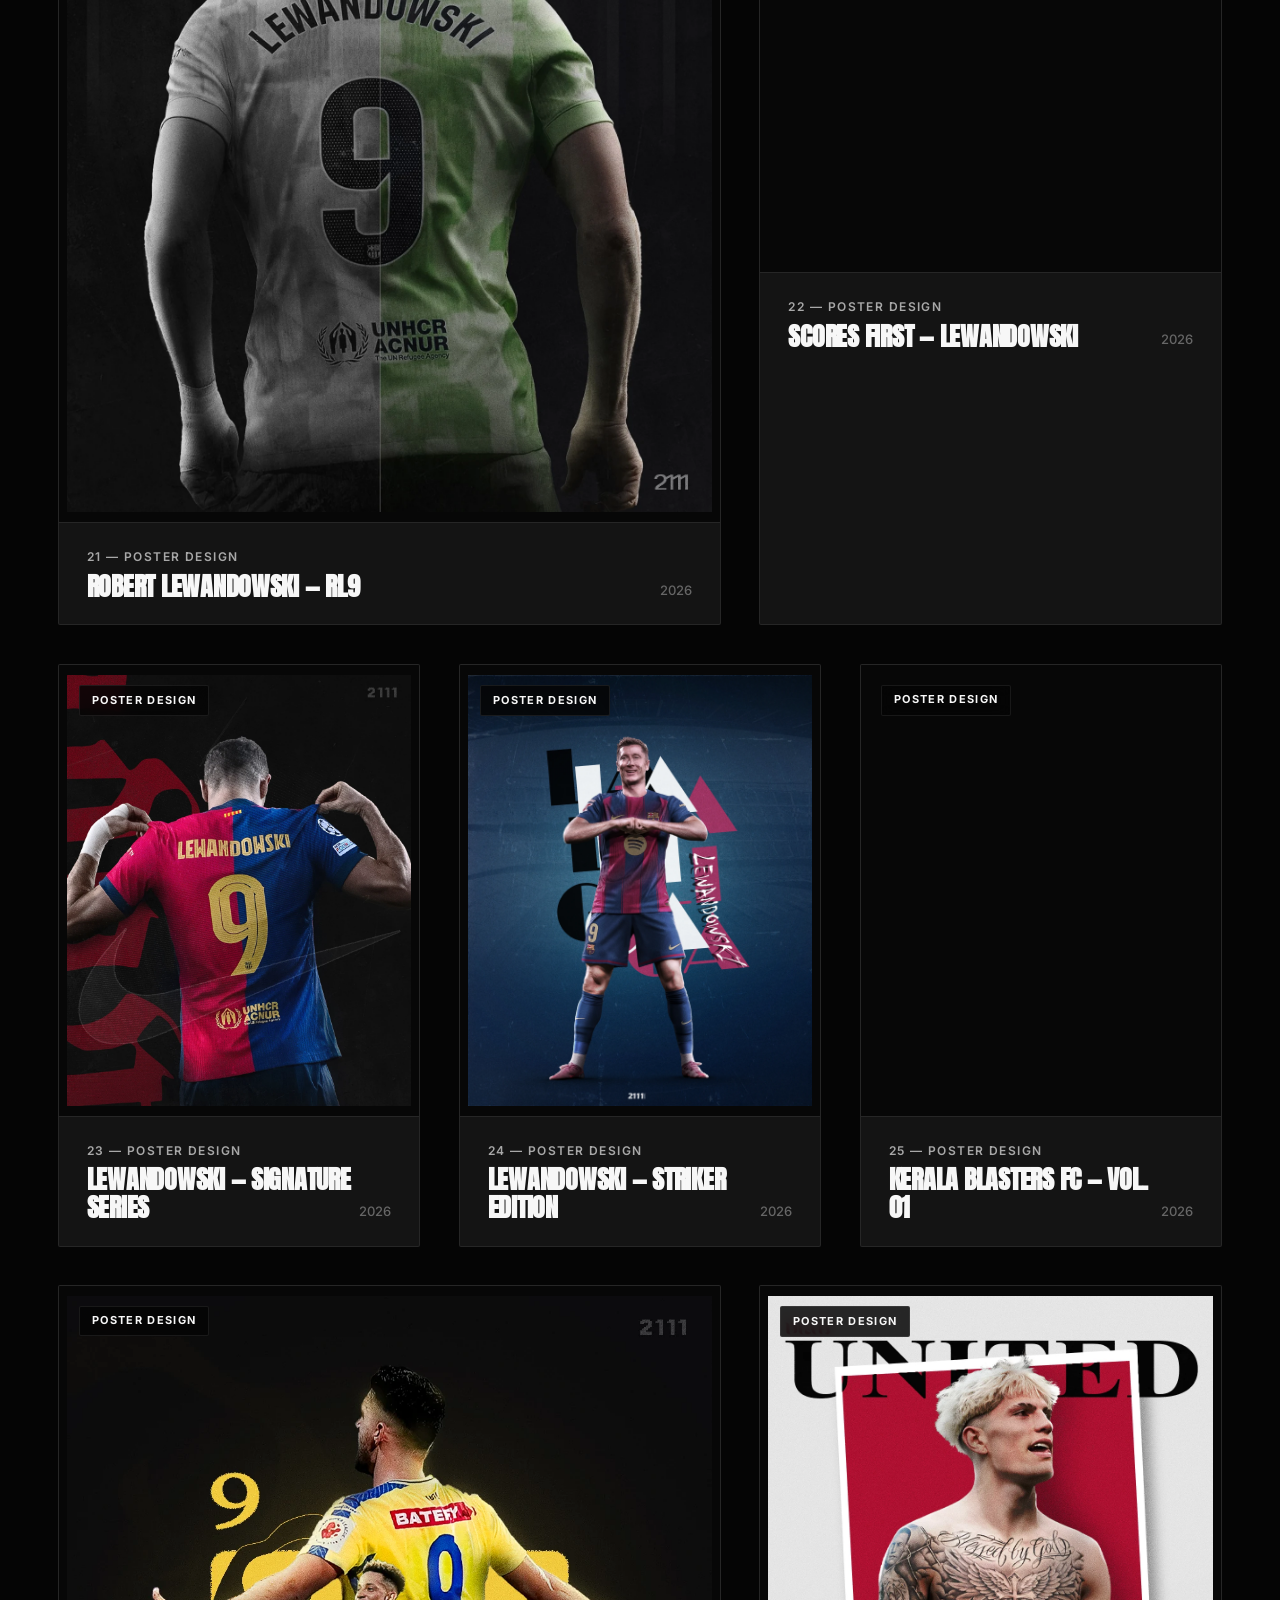
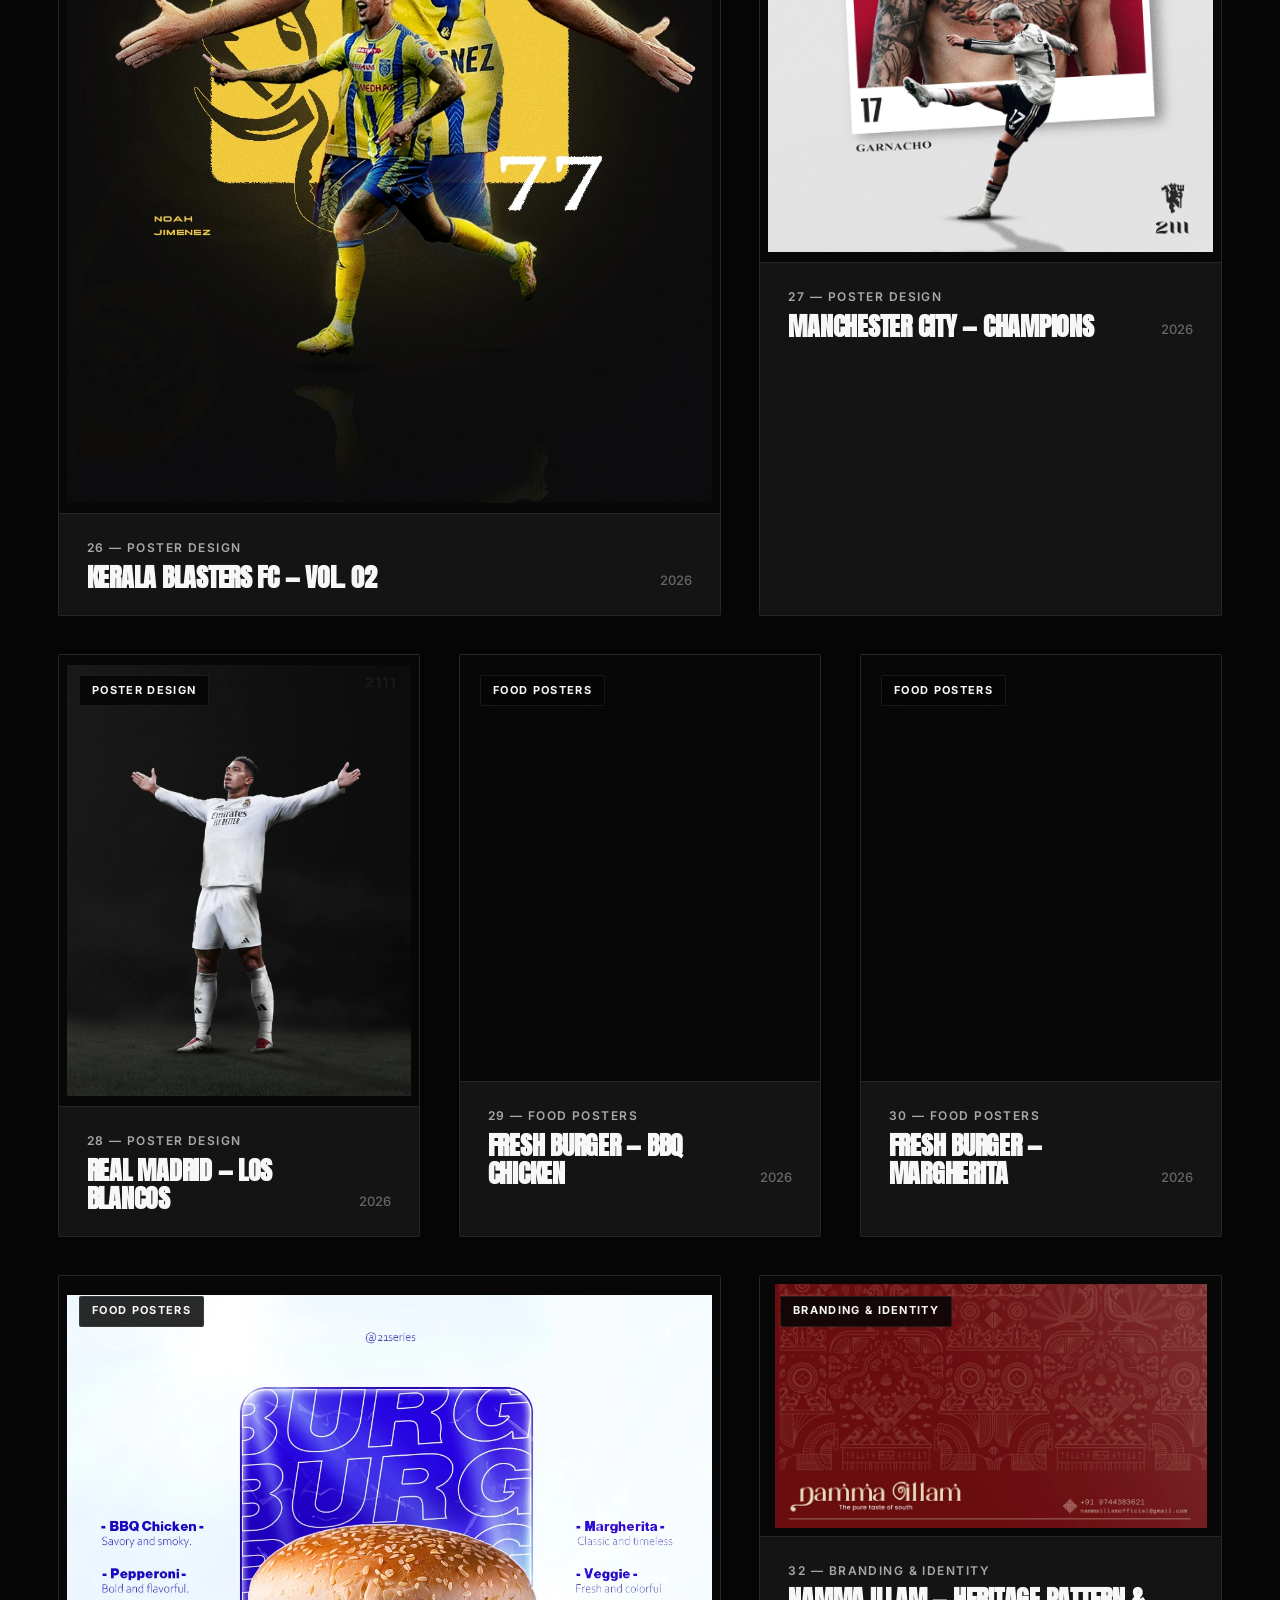
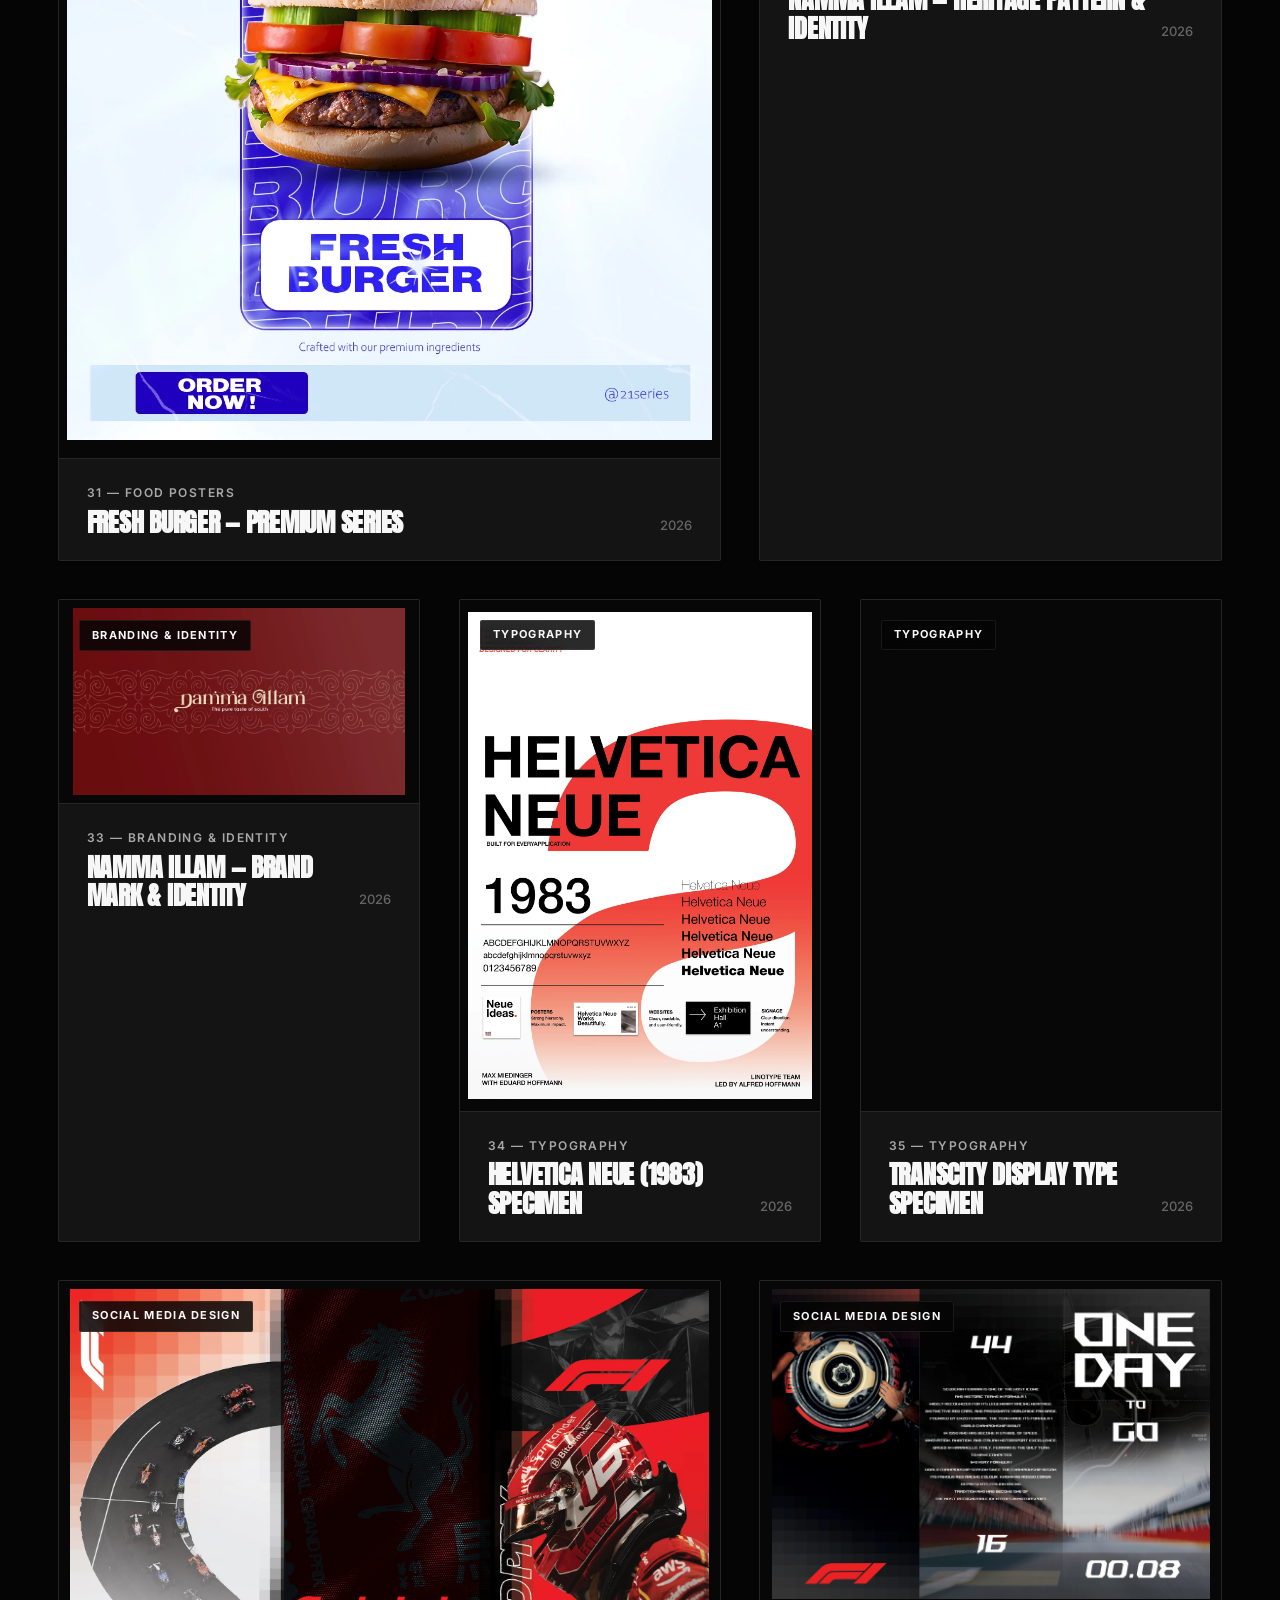
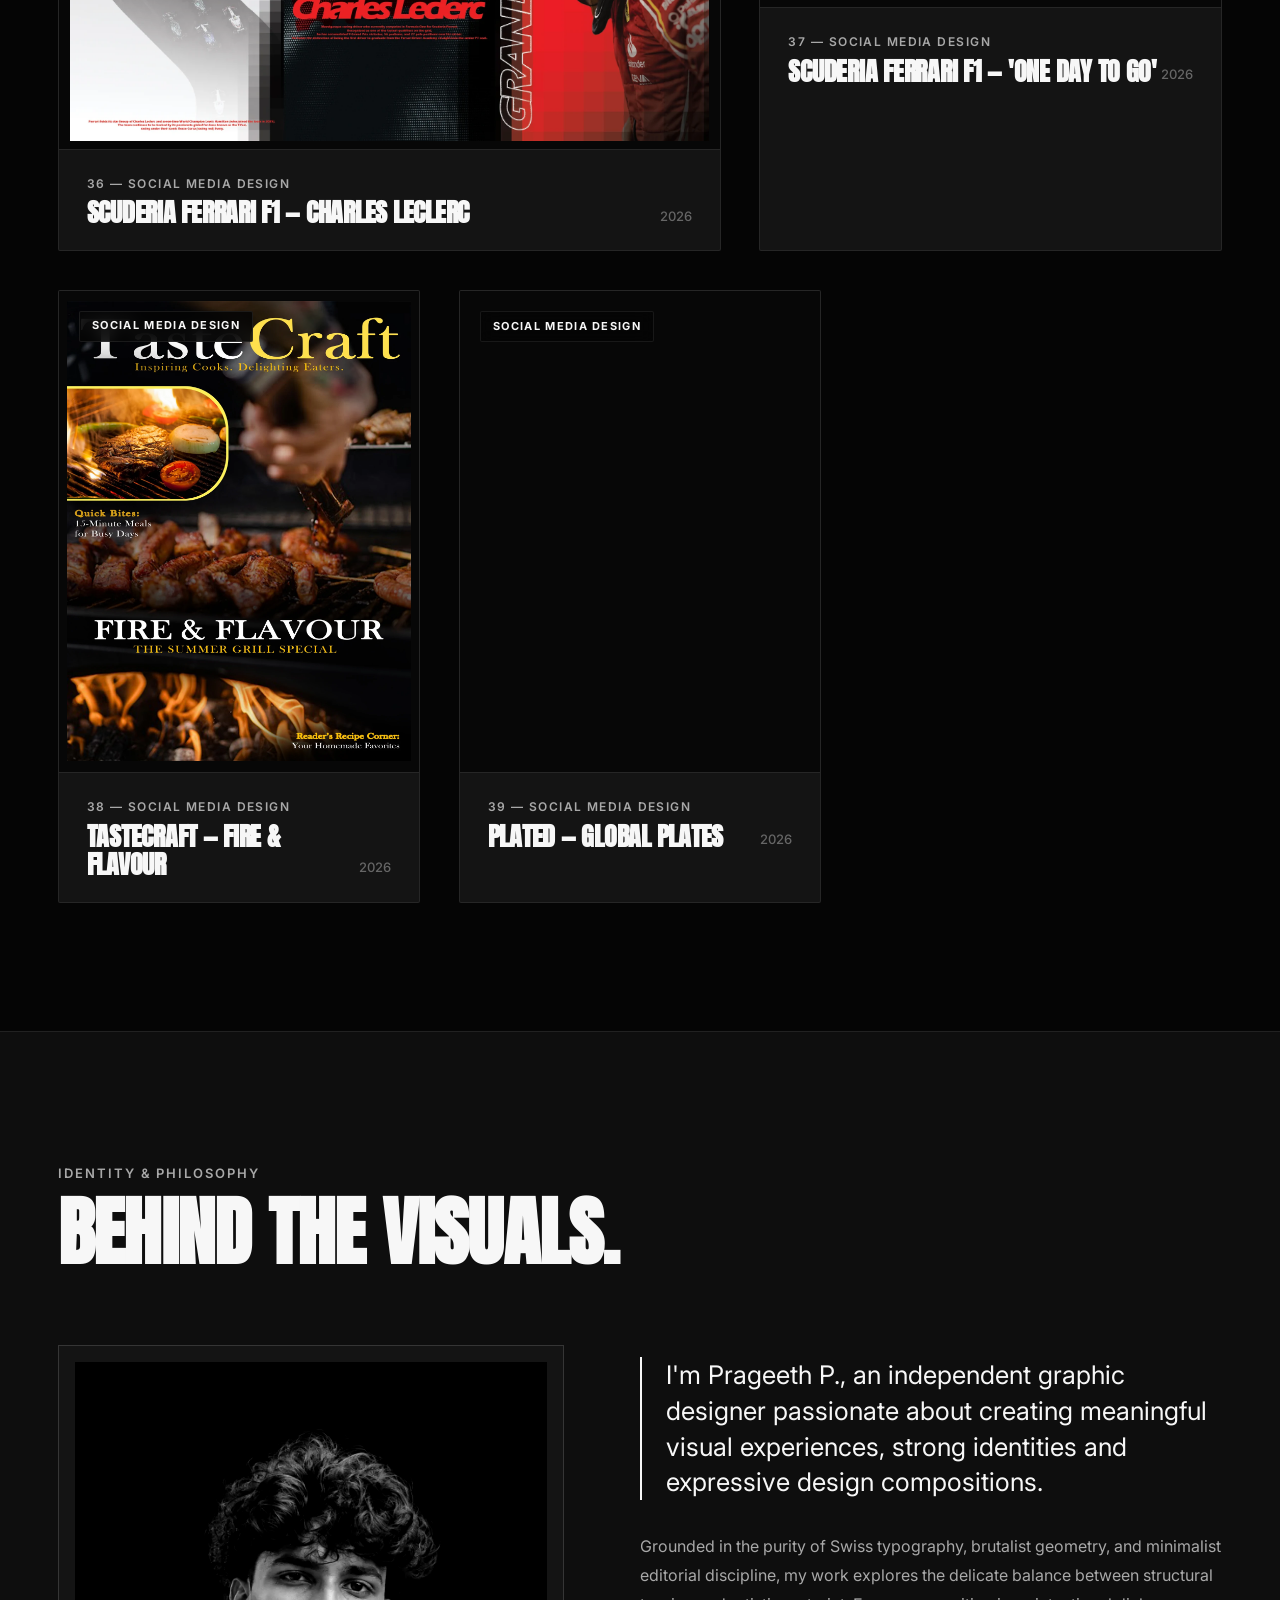
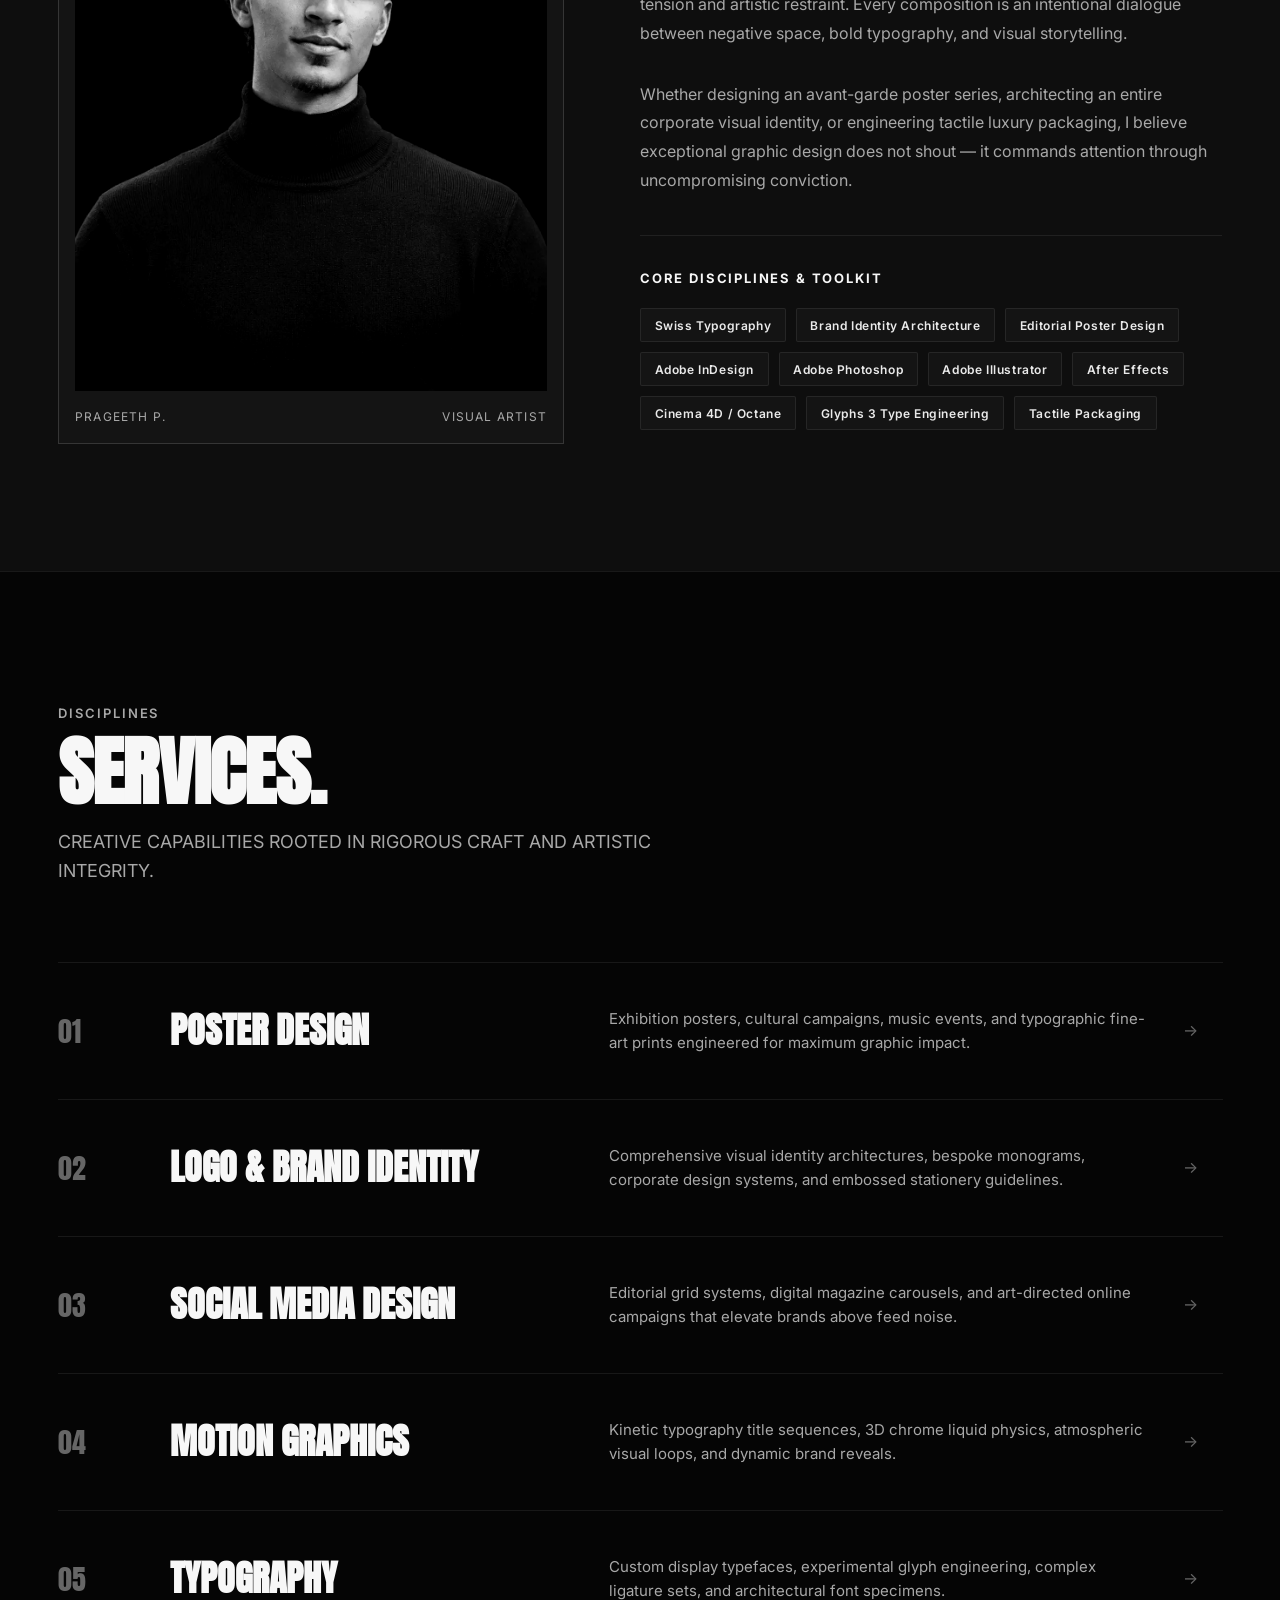
==== commit 791d3e08: "feat: implement project cost estimator with fixed INR pricing and WhatsApp integration" ====
--- a/index.html
+++ b/index.html
@@ -38,11 +38,13 @@
     <div class="header-container">
       <a href="#home" class="brand-wordmark" aria-label="Prageeth P. - Return to homepage">PRAGEETH P.</a>
 
-      <!-- Desktop Navigation Menu (Matching Approved Reference: Home, About, Work, Contact) -->
+      <!-- Desktop Navigation Menu -->
       <nav class="main-nav" aria-label="Primary Navigation">
         <a href="#home" class="nav-link active">Home</a>
         <a href="#about" class="nav-link">About</a>
         <a href="#work" class="nav-link">Work</a>
+        <a href="#services" class="nav-link">Services</a>
+        <a href="estimator.html" class="nav-link">Estimator</a>
         <a href="#contact" class="nav-link">Contact</a>
       </nav>
 
